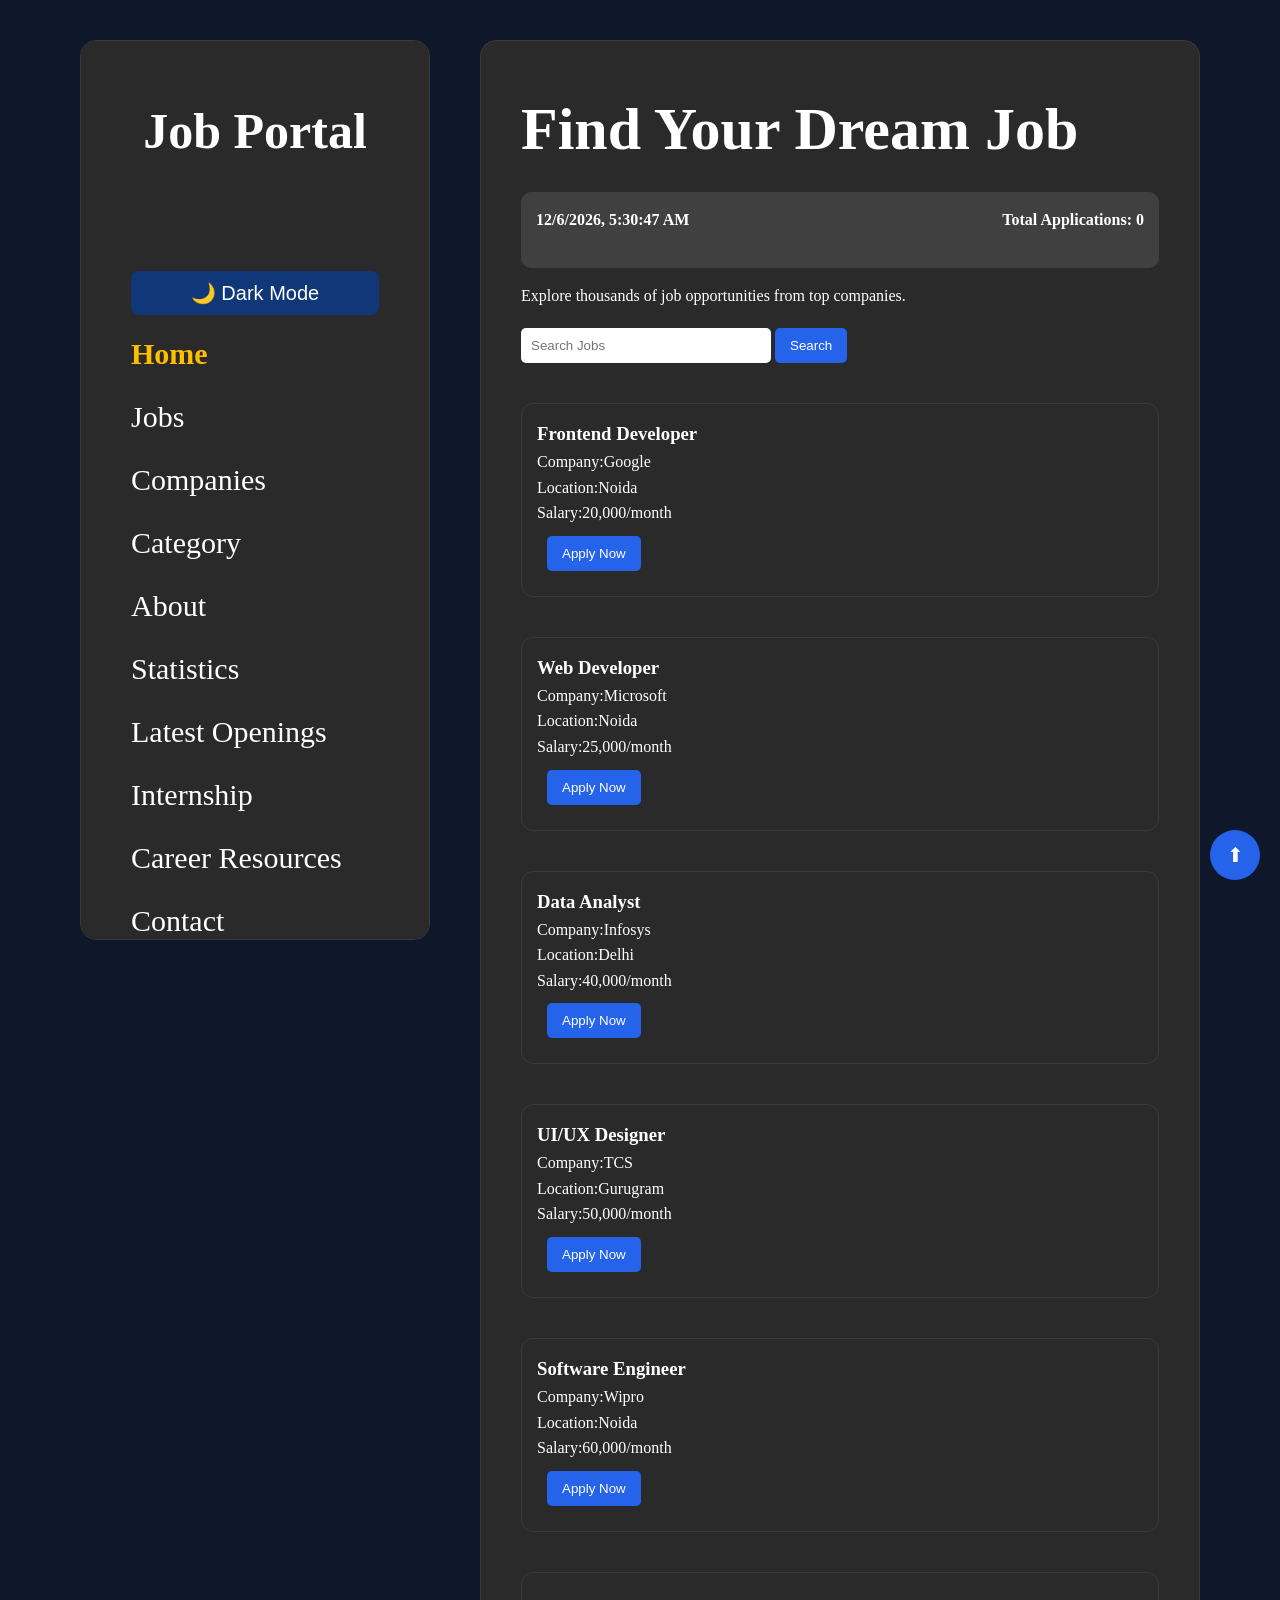
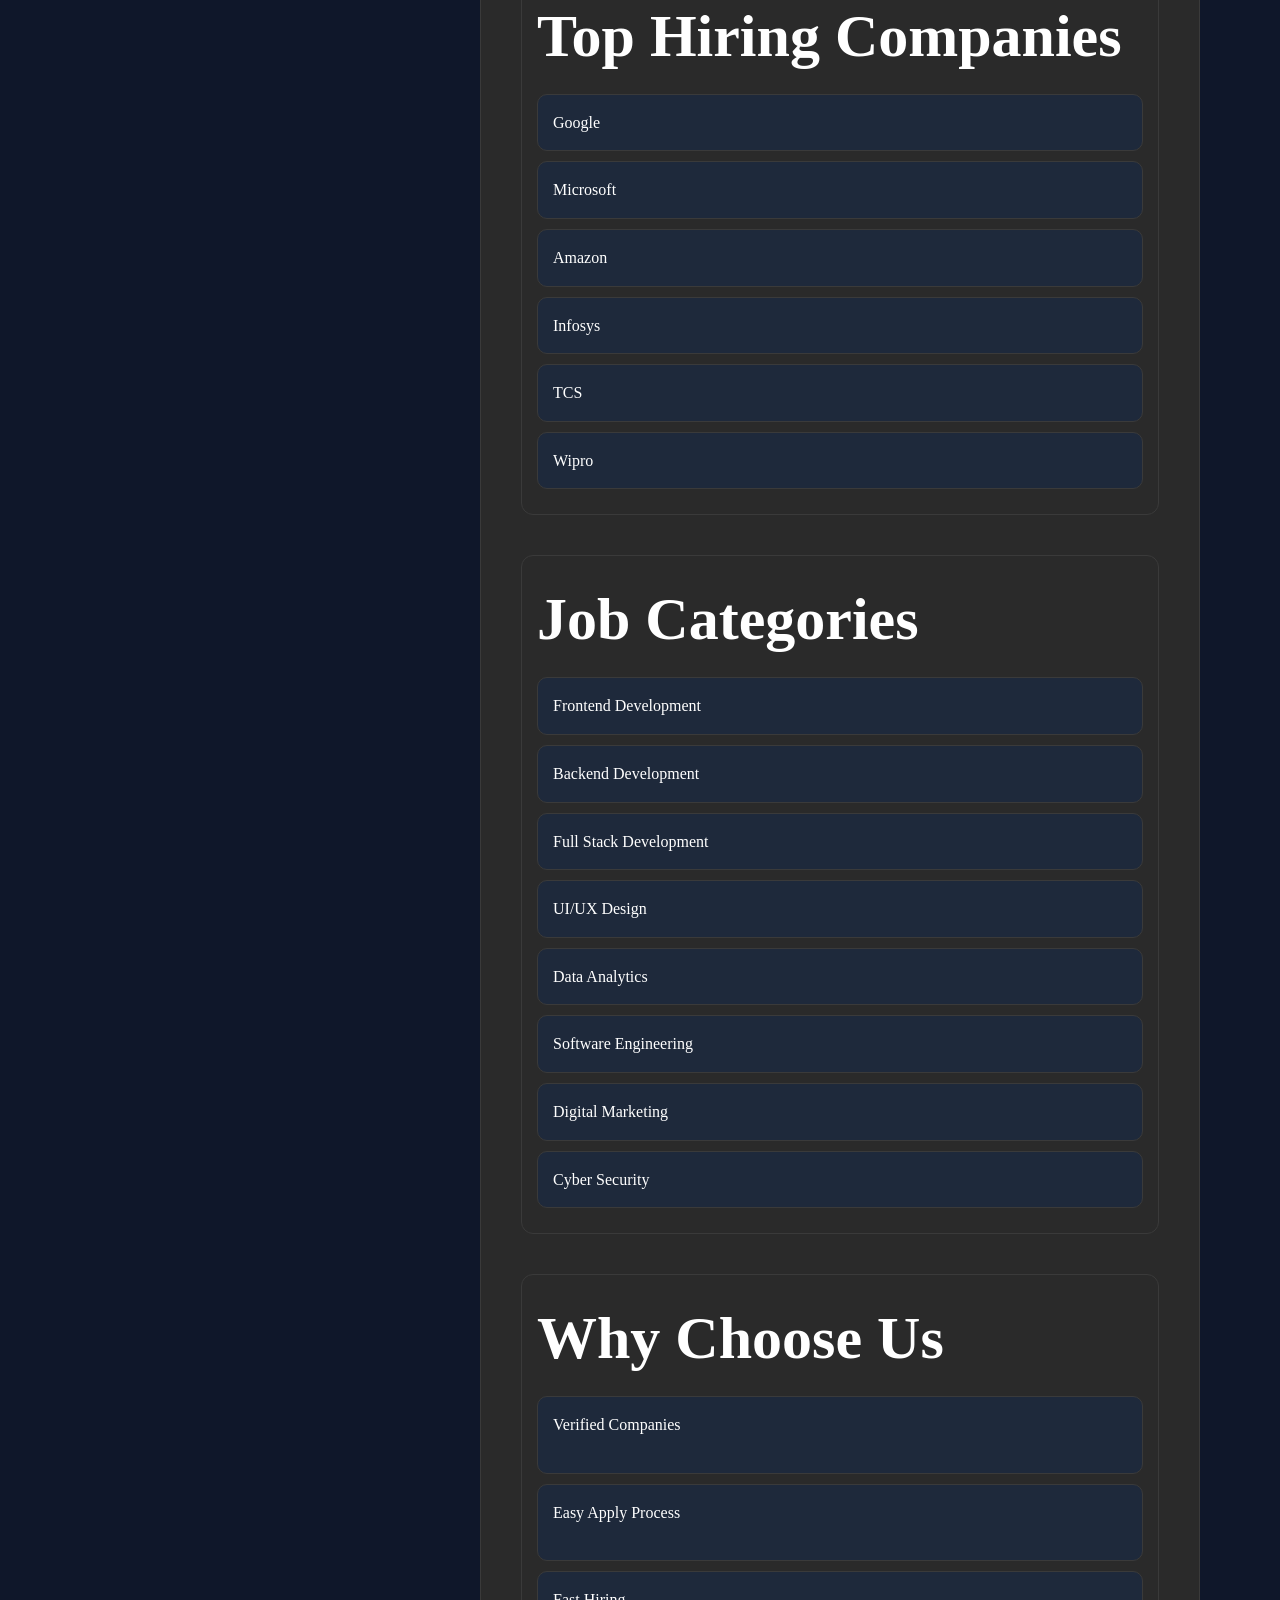
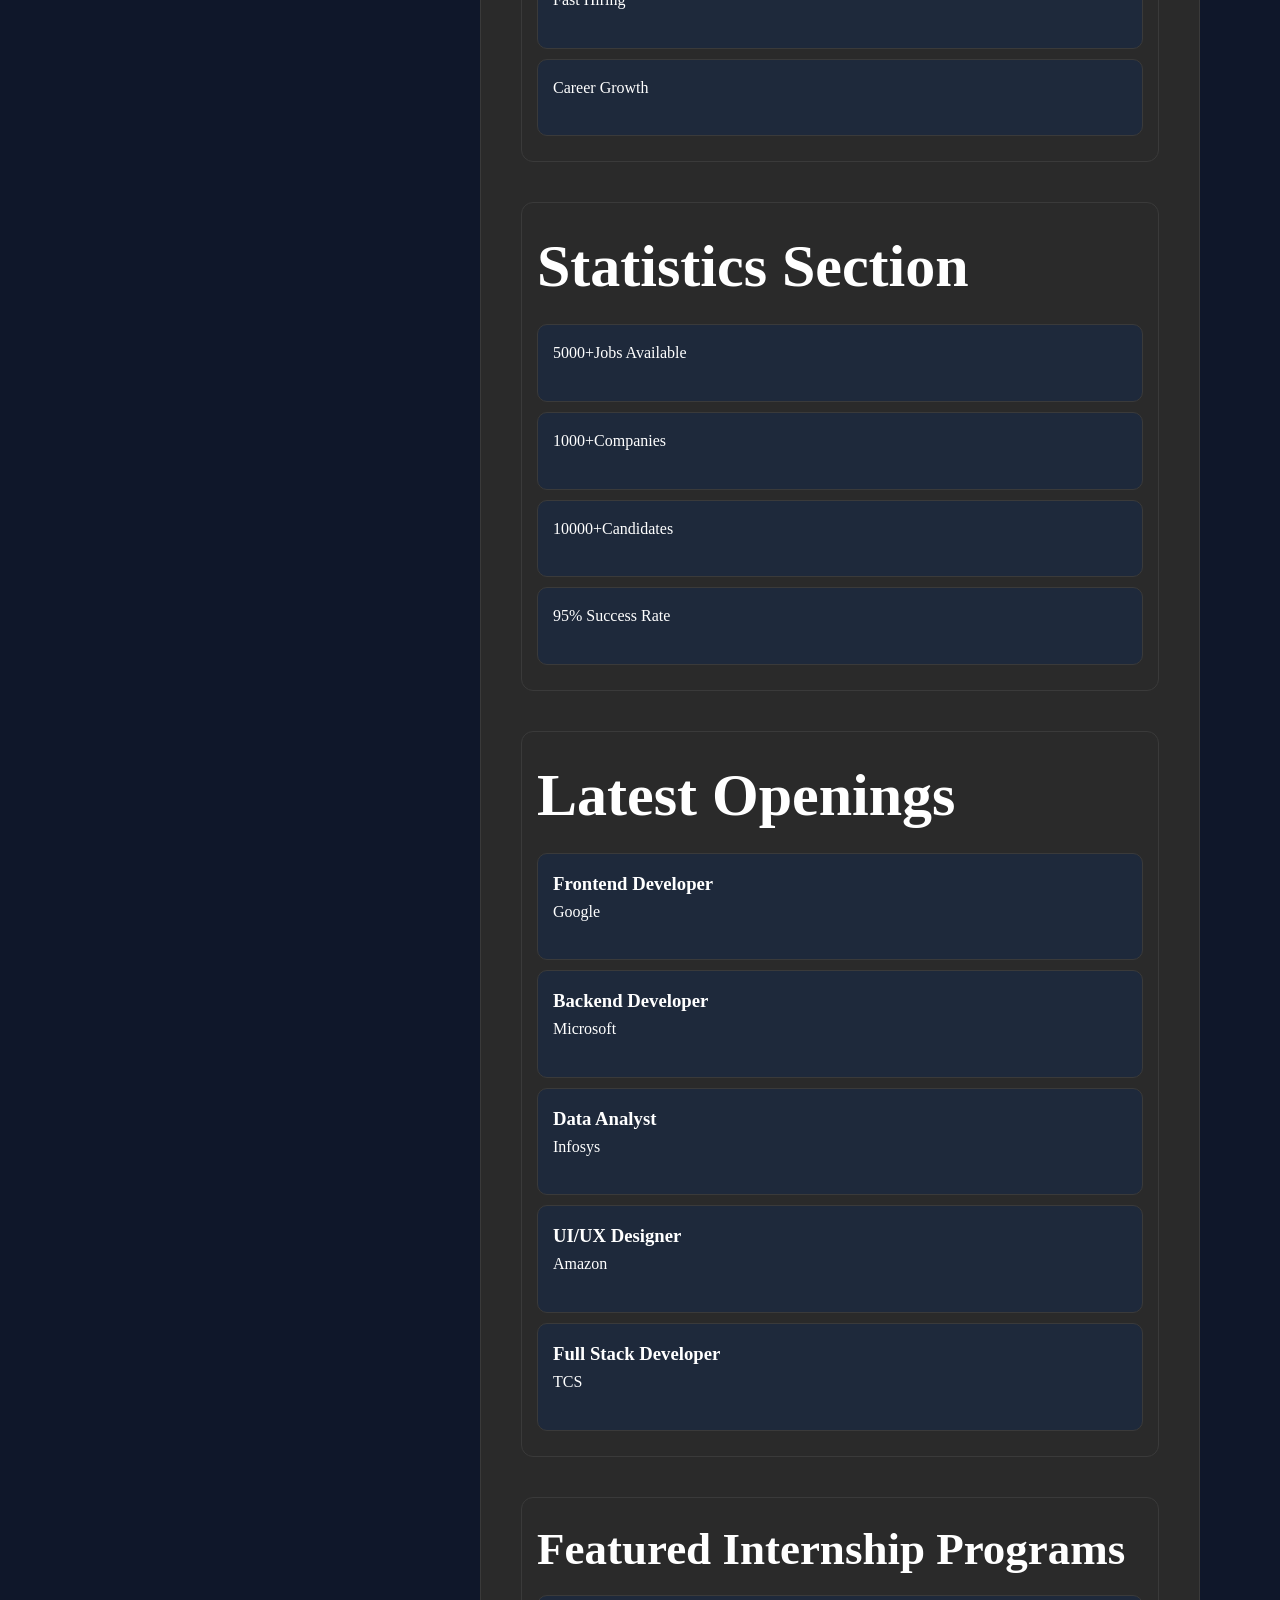
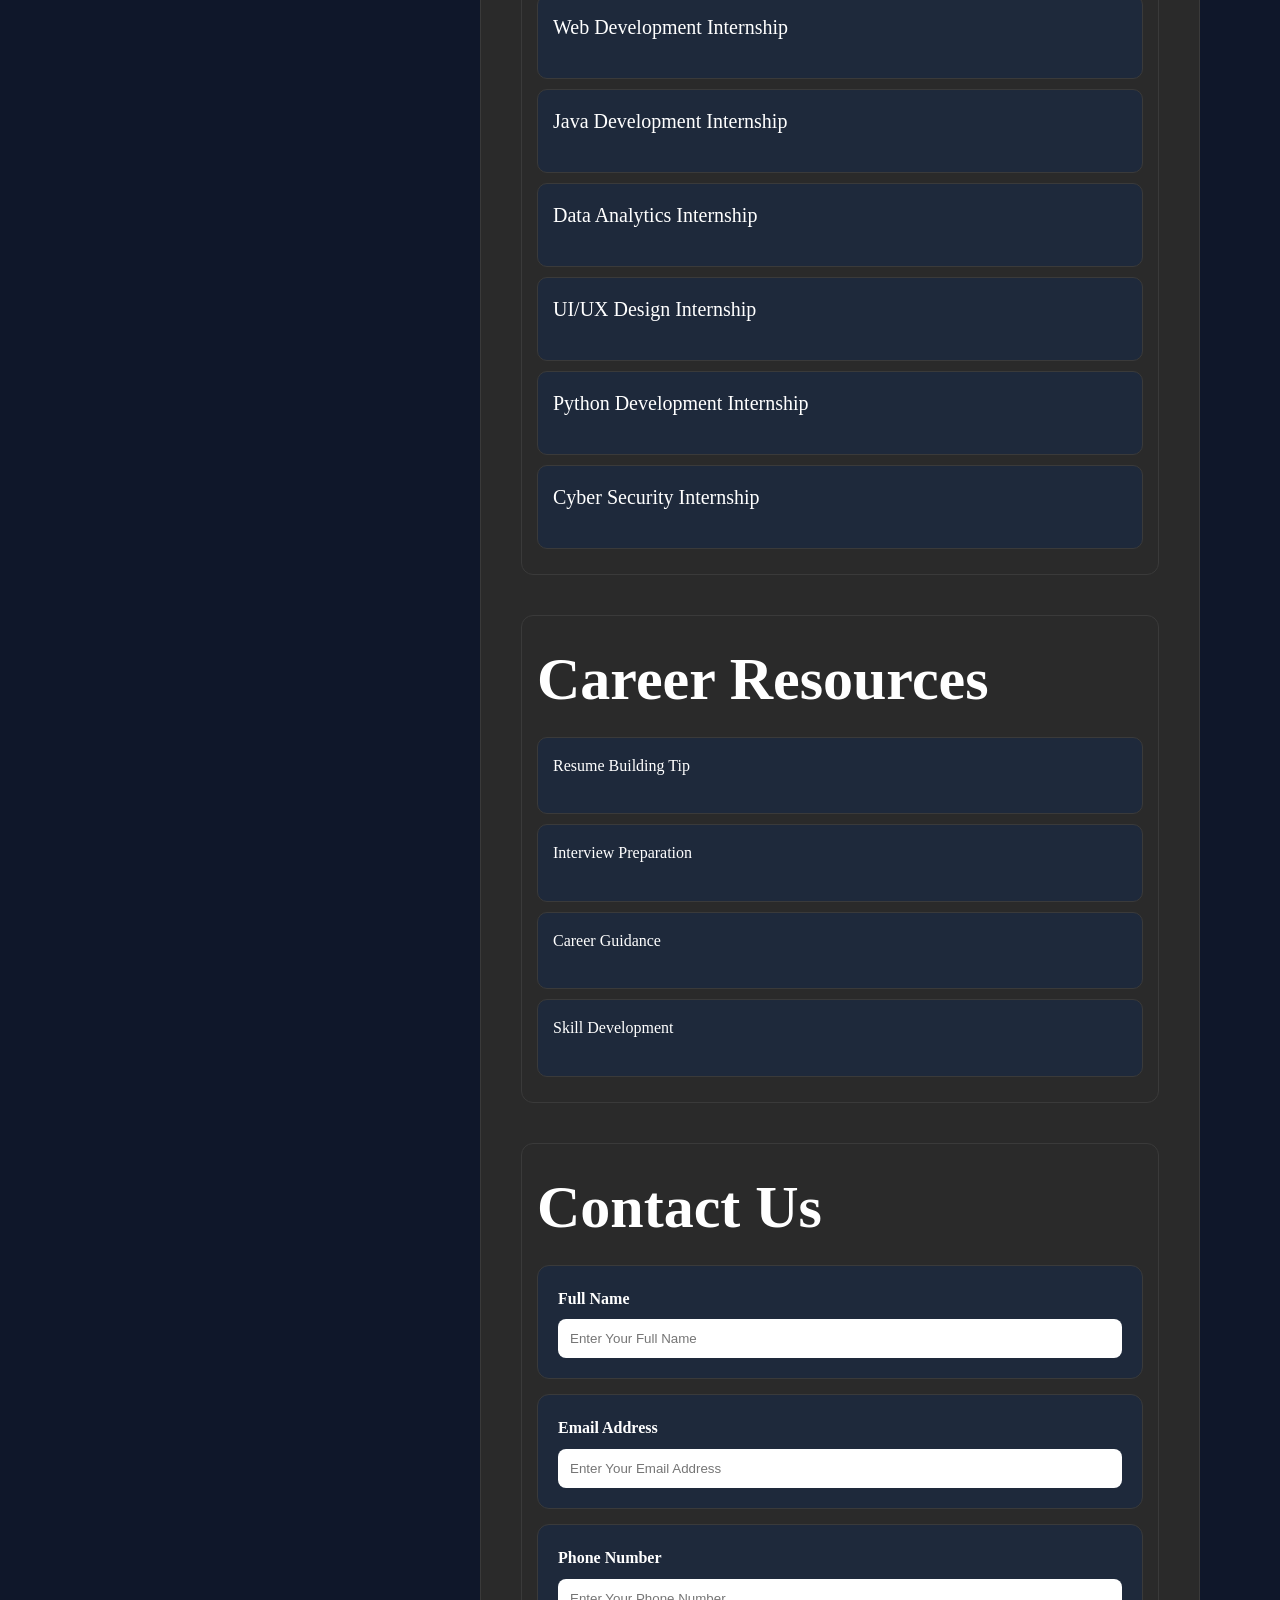
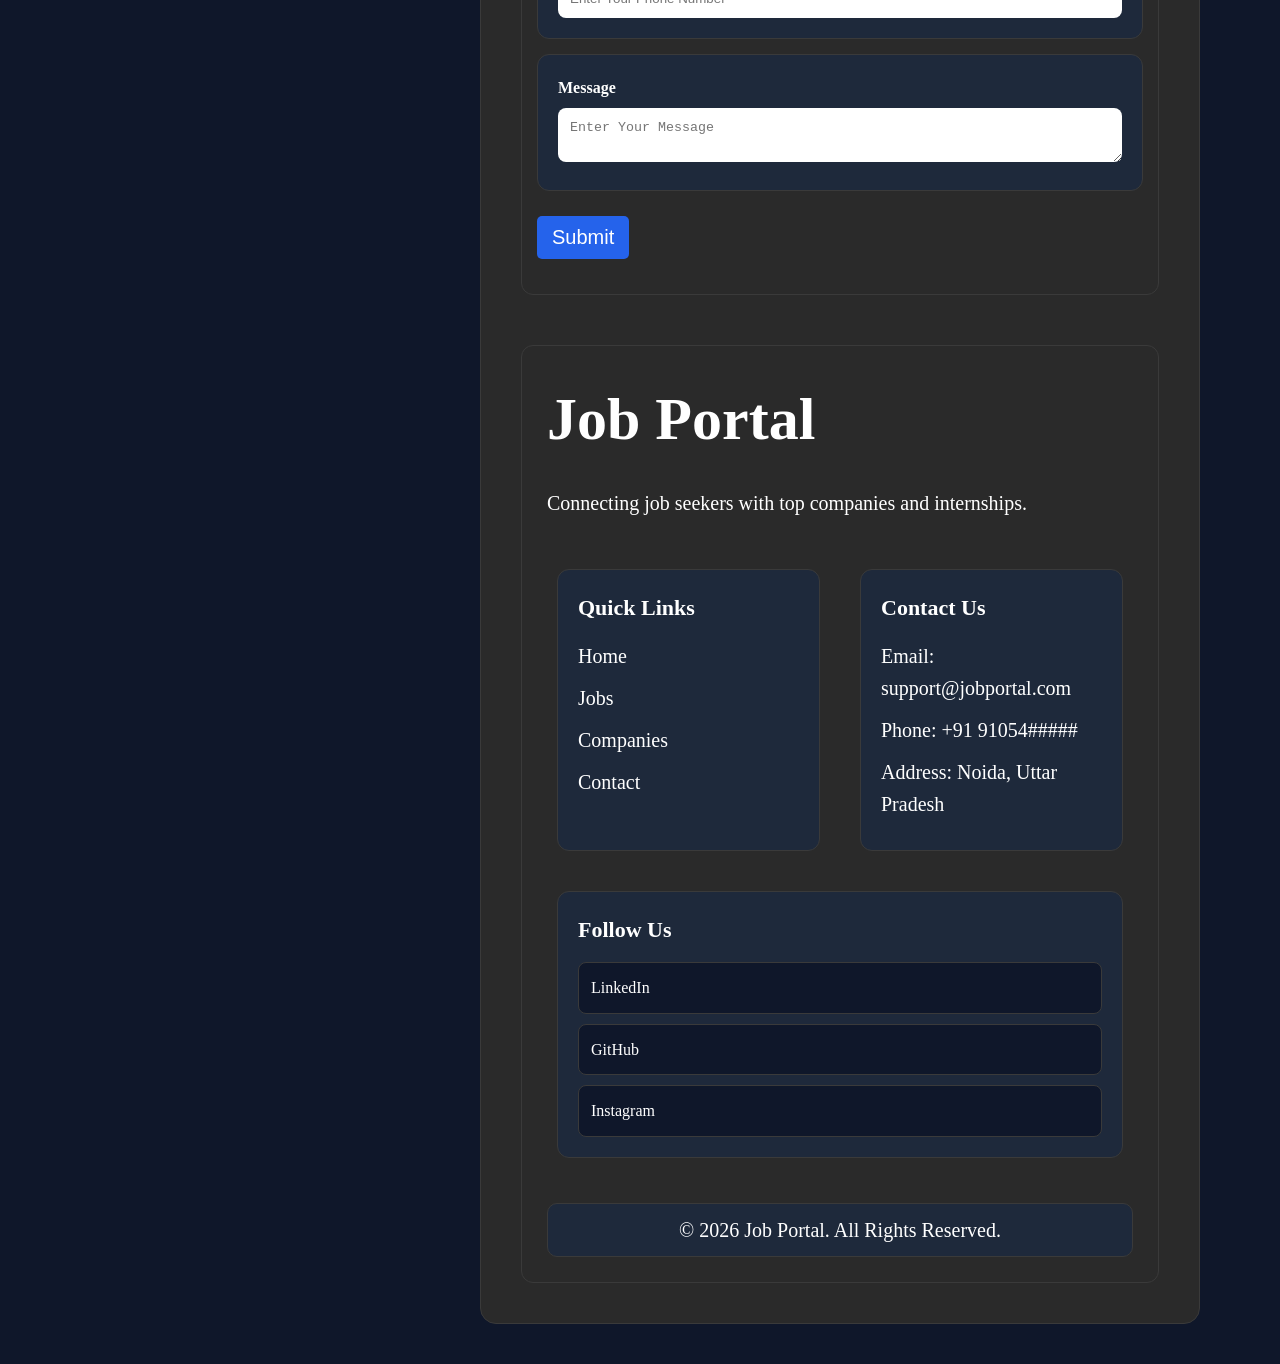
==== index.html @ 8e66899e "Add files via upload" ====
<!DOCTYPE html>
<html lang="en">
<head>
    <meta charset="UTF-8">
    <meta name="viewport" content="width=device-width, initial-scale=1.0">
    <title>Job Portal Website</title>
    <link rel="stylesheet" href="job.css">
</head>
<body>
    <div class="container">
        <div class="sidebar">
            <h2>Job Portal</h2>
            <button id="themeBtn">🌙 Dark Mode</button>
            <ul> 
            <li><a href="#home" class="active">Home</a></li>
            <li><a href="#jobs">Jobs</a></li>
            <li><a href="#companies">Companies</a></li>
            <li><a href="#category">Category</a></li>
            <li><a href="#about">About</a></li>
            <li><a href="#statistics">Statistics</a></li>
            <li><a href="#latest-opening">Latest Openings</a></li>
            <li><a href="#internship">Internship</a></li>
            <li><a href="#career resource">Career Resources</a></li>
            <li><a href="#contact">Contact</a></li>
            </ul>
            <button id="loginBtn">Login</button>
         </div>

         <div class="main" >
            <section id="home">
                
            <h1>Find Your Dream Job</h1>
            <div class="info-bar">
                <p id="dateTime"></p>
                <p>Total Applications: <span id="applyCount">0</span></p>
            </div>
            
            <p>
                Explore thousands of job opportunities from top companies.
            </p>
            <input type="text" id="search" placeholder="Search Jobs">
            <button>Search</button>
            </section>
          
          <section id="jobs">
          <div class="job-card">
            <h3>Frontend Developer</h3>
            <p>Company:Google</p>
            <p>Location:Noida</p>
            <p> Salary:20,000/month</p>
            <button class="apply-btn">Apply Now</button>
            </div>

            <div class="job-card">
            <h3>Web Developer</h3>
            <p>Company:Microsoft</p>
            <p>Location:Noida</p>
            <p> Salary:25,000/month</p>
            <button class="apply-btn">Apply Now</button>
            </div>

            <div class="job-card">
            <h3>Data Analyst</h3>
            <p>Company:Infosys</p>
            <p>Location:Delhi</p>
            <p> Salary:40,000/month</p>
            <button class="apply-btn">Apply Now</button>
            </div>

            <div class="job-card">
            <h3>UI/UX Designer</h3>
            <p>Company:TCS</p>
            <p>Location:Gurugram</p>
            <p> Salary:50,000/month</p>
            <button class="apply-btn">Apply Now</button>
            </div>

            <div class="job-card">
            <h3>Software Engineer</h3>
            <p>Company:Wipro</p>
            <p>Location:Noida</p>
            <p> Salary:60,000/month</p>
            <button class="apply-btn">Apply Now</button>
            </div>

            </section>


            <div class="hiring">
                <section id="companies">
                <h1>Top Hiring Companies</h1>
                <ul>
                    <li>Google</li>
                    <li>Microsoft</li>
                    <li>Amazon</li>
                    <li>Infosys</li>
                    <li>TCS</li>
                    <li>Wipro</li>
                </ul>
                 </section>
             </div>

        

             <div class="category">
                <section id="category">
                <h1>Job Categories</h1>
                <div class="category-card">Frontend Development</div>
                <div class="category-card">Backend Development</div>
                <div class="category-card">Full Stack Development</div>
                <div class="category-card">UI/UX Design </div>
                <div class="category-card">Data Analytics</div>
                <div class="category-card">Software Engineering</div>
                <div class="category-card">Digital Marketing</div>
                <div class="category-card">Cyber Security</div>
                 </section>
               </div>

               

               <div class="choose" id="about">

                <h1>Why Choose Us</h1>
                <div class="choose-card">
                    <p>Verified Companies</p>
                </div>
                 <div class="choose-card">
                    <p>Easy Apply Process</p>
                </div>
                 <div class="choose-card">
                    <p>Fast Hiring</p>
                </div>
                 <div class="choose-card">
                    <p>Career Growth</p>
                </div>

               </div>

               <div class="stats" id="statistics">
                <h1>Statistics Section</h1>
                <div class="stat-card">
                    <p>5000+Jobs Available</p>
                </div>
                <div class="stat-card">
                    <p>1000+Companies</p>
                </div>
                <div class="stat-card">
                    <p>10000+Candidates</p>
                </div>
                <div class="stat-card">
                   <p>95% Success Rate</p>
                </div>

               </div>

                 <div class="latest" id="latest-opening">
                    <h1>Latest Openings</h1>
                <div class="latest-card">
                      <h3>Frontend Developer</h3>
                   <p>Google</p>
                </div>

                <div class="latest-card">
                      <h3>Backend Developer</h3>
                   <p>Microsoft</p>
                </div>

                <div class="latest-card">
                      <h3>Data Analyst</h3>
                   <p>Infosys</p>
                </div>

                <div class="latest-card">
                      <h3>UI/UX Designer</h3>
                   <p>Amazon</p>
                </div>

                <div class="latest-card">
                      <h3>Full Stack Developer</h3>
                   <p>TCS</p>
                </div>
                
               </div>

               <div class="internship" id="internship">
                <h1>Featured Internship Programs</h1>
                <div class="internship-card">
                    <p>Web Development Internship</p>
                </div>

                <div class="internship-card">
                    <p>Java Development Internship</p>
                </div>

                <div class="internship-card">
                    <p>Data Analytics Internship</p>
                </div>

                <div class="internship-card">
                    <p>UI/UX Design Internship</p>
                </div>

                <div class="internship-card">
                    <p>Python Development Internship</p>
                </div>

                <div class="internship-card">
                    <p>Cyber Security Internship</p>
                </div>

            </div>

            <div class="resources" id="career-resource">
                <h1>Career Resources</h1>

                <div class="resource-card">
                    <p>Resume Building Tip</p>
                </div>

                <div class="resource-card">
                    <p>Interview Preparation</p>
                </div>

                <div class="resource-card">
                    <p>Career Guidance</p>
                </div>

                <div class="resource-card">
                    <p>Skill Development</p>
                </div>


            </div>


            <div class="cont" id="contact">
                <h1>Contact Us</h1>
                <div class="contact-card">
                <label for="Name"> Full Name</label>
                <input type=" text" id="name" placeholder="Enter Your Full Name">
                </div>

                <div class="contact-card">
                <label for="Email">Email Address</label>
                <input type=" email" id="email" placeholder="Enter Your Email Address">
                </div>

                <div class="contact-card">
                <label for="phone">Phone Number</label>
                <input type="tel" id="phone" placeholder="Enter Your Phone Number">
                </div>

                <div class="contact-card">
                <label for="Message">Message</label>
                <textarea id="message" placeholder="Enter Your Message"></textarea>
                </div>

                <button type="submit" id="submitBtn">Submit</button>
                <p id="successMsg"></p>

                  </div>

                  <footer class="footer">
                      <h2>Job Portal</h2>
                <p> Connecting job seekers with top companies and internships. </p>

                 <div class="footer-links">
                   <h3>Quick Links</h3>
                   <p>Home</p>
                   <p>Jobs</p>
                   <p>Companies</p>
                 <p>Contact</p>
                 </div>

             <div class="footer-contact">
                 <h3>Contact Us</h3>
                 <p>Email: support@jobportal.com</p>
                 <p>Phone: +91 91054#####</p>
                  <p>Address: Noida, Uttar Pradesh</p>
                    </div>

               <div class="footer-social">
                     <h3>Follow Us</h3>
                      <a href="https://www.linkedin.com/in/siddhi-sehgal-a06883401" target="_blank">LinkedIn</a>
                       
                       <a href="https://github.com/" target="_blank">GitHub</a>

                       <a href="https://instagram.com/" target="_blank">Instagram</a>

              </div>


         <div class="copyright">
        <p>© 2026 Job Portal. All Rights Reserved.</p>
    </div>

</footer>
<button id="topBtn">⬆</button>

</div>

                </div>
    <script src="job.js"></script>
</body>
</html>
---- job.css ----
*{
    margin: 0px;
    padding: 0px;
    box-sizing: border-box;
}

body{
    background-color: #0f172a;
    color: white;
    font-family: Arial sans-serif;
    line-height: 1.6;
}

.container{
    display: grid;
    max-width: 1200px;
    grid-template-columns: 350px 1fr;
    gap: 50px;
    padding: 40px;
    margin: auto;
    
}

.sidebar{
    background-color: #2a2a2a;
    border: 1px solid #3a3a3a;
    border-radius: 16px;
    padding: 50px;
    position: sticky;
    top: 0;
    height: 100vh;
    overflow-y: auto;
    
}
    


.main{
    background-color: #2a2a2a;
    border: 1px solid #3a3a3a;
    border-radius: 16px;
    padding: 40px;
}


.sidebar h2{
    font-size: 50px;
    color: white;
    margin-bottom: 40px;
    text-align: center;

}

.sidebar ul {
    list-style: none;
}

.sidebar li{
    margin: 15px 0;
    cursor: pointer;
    font-size: 30px;
    font-weight: 500;
    text-decoration: none;
    color: #a0a0a0;
}

.sidebar li:hover{
    color: #ffbf00;
}

.sidebar a{
    text-decoration: none;
    color: white;

}
.sidebar a:hover{
    color: #ffbf00;
}
    
.sidebar .active{
    color: #ffbf00;
    font-weight: bold;
}

.sidebar button{
    font-size: 20px;
    font-weight: 500;
    width: 100%;
    margin-top: 60px;
    border: none;
    border-radius: 8px;
    text-align: center;
    background-color: #103878;
    color: white;
    padding: 10px;
}

 .sidebar button:hover{
    background-color: #103878;
    color:rgb(229, 222, 10);
}

.main h1{
    font-size: 60px;
    font-weight: 600;
    margin-bottom: 10px;
}
.main p{
    margin:0 0 20px 0;
}
.main input{
    padding: 10px;
    width: 250px;
    border: none;
    border-radius: 5px;
}
.main button{
     padding: 10px 15px;
     border: none;
     border-radius: 5px;
     background-color: #2563eb;
     color: white;

}


.job-card{
    margin-top: 40px;
    padding: 15px;
    border: 1px solid #3a3a3a;
    border-radius: 12px;
}
.job-card:hover{
    transform: translateY(-5px);
    transition: 0.3s;
    border-color: #2563eb;
}

.job-card p {
    margin: 0px;
}

.job-card button{
    margin: 10px;
}

.hiring{
    margin-top:40px ;
    padding: 15px;
    border: 1px solid #3a3a3a;
    border-radius: 12px;
}
.hiring ul{
    list-style: none;
    padding: 0;
}
.hiring li{
    background-color: #1e293b;
    padding: 15px;
    margin-bottom: 10px;
    border-radius: 10px;
    border: 1px solid #3a3a3a;
    background: #1e293b;
    transition: 0.3s;

}
.hiring li:hover{
    background-color: #2563eb;
    cursor: pointer;

}
 .hiring:hover{
     transform: translateY(-5px);
    transform: 0.3s;
    border-color: #103878;
}
.category{
    margin-top: 40px;
    padding: 15px;
    border: 1px solid #3a3a3a;
    border-radius: 12px;
    
}
.category:hover{
     transform: scale(1.02);
    transform: 0.3s;
    border-color: #103878;

}
.category-card{
     background-color: #1e293b;
    padding: 15px;
    margin-bottom: 10px;
    border-radius: 10px;
    border: 1px solid #3a3a3a;
    background: #1e293b;
    transition: 0.3s;

}
.category-card:hover{
    background-color: #2563eb;
    cursor: pointer;


}
.choose{
    margin-top: 40px;
    padding: 15px;
    border: 1px solid #3a3a3a;
    border-radius: 12px;
}
.choose:hover{
    transform: scale(1.02);
    transform: 0.3s;
    border-color: #103878;
}
.choose-card{
     background-color: #1e293b;
    padding: 15px;
    margin-bottom: 10px;
    border-radius: 10px;
    border: 1px solid #3a3a3a;
    background: #1e293b;
    transition: 0.3s;

}
.choose-card:hover{
    background-color: #2563eb;
    cursor: pointer;

}
.stats{
     margin-top: 40px;
    padding: 15px;
    border: 1px solid #3a3a3a;
    border-radius: 12px;

}
.stats:hover{
     transform: scale(1.02);
    transform: 0.3s;
    border-color: #103878;

}
.stat-card{
     background-color: #1e293b;
    padding: 15px;
    margin-bottom: 10px;
    border-radius: 10px;
    border: 1px solid #3a3a3a;
    background: #1e293b;
    transition: 0.3s;

}
.stat-card:hover{
     background-color: #2563eb;
    cursor: pointer;

}
.latest{
     margin-top: 40px;
    padding: 15px;
    border: 1px solid #3a3a3a;
    border-radius: 12px;

}
.latest:hover{
     transform: scale(1.02);
    border-color: #103878;

}
.latest-card{
     background-color: #1e293b;
    padding: 15px;
    margin-bottom: 10px;
    border-radius: 10px;
    border: 1px solid #3a3a3a;
    background: #1e293b;
    transition: 0.3s;
}
.latest-card:hover{
     background-color: #2563eb;
    cursor: pointer;

}
.internship{
     margin-top: 40px;
    padding: 15px;
    border: 1px solid #3a3a3a;
    border-radius: 12px;
    font-size: 20px;
}
.internship:hover{
     transform: scale(1.02);
    transform: scale(1.02);
    border-color: #103878;

}
.internship h1{
    font-size: 45px;
}
.internship-card{
     background-color: #1e293b;
    padding: 15px;
    margin-bottom: 10px;
    border-radius: 10px;
    border: 1px solid #3a3a3a;
    background: #1e293b;
    transition: 0.3s;

}
.internship-card:hover{
     background-color: #2563eb;
    cursor: pointer;
     
}
.resources{
     margin-top: 40px;
    padding: 15px;
    border: 1px solid #3a3a3a;
    border-radius: 12px;

}
.resources:hover{
     transform: scale(1.02);
    border-color: #103878;


}
.resource-card{
     background-color: #1e293b;
    padding: 15px;
    margin-bottom: 10px;
    border-radius: 10px;
    border: 1px solid #3a3a3a;
    background: #1e293b;
    transition: 0.3s;

}
.resource-card:hover{
    background-color: #2563eb;
    cursor: pointer;

}
.cont{
     margin-top: 40px;
    padding: 15px;
    border: 1px solid #3a3a3a;
    border-radius: 12px;
}
.cont:hover{
     transform: scale(1.02);
    border-color: #103878;

}
.contact-card{
     background-color: #1e293b;
    padding: 20px;
    margin-bottom: 15px;
    border-radius: 12px;
    border: 1px solid #3a3a3a;
    background: #1e293b;
    transition: 0.3s;

}
.contact-card label{
    display: block;
    margin-bottom: 8px;
    font-weight: bold;
}
.contact-card input{
    width: 100%;
    padding: 12px;
    border: none;
    border-radius: 8px;
}
.contact-card textarea{
    width: 100%;
    padding: 12px;
    border: none;
    border-radius: 8px;

}
.contact-card:hover{
     background-color: #2563eb;
    cursor: pointer;


}
.cont button{
    margin-top: 10px;
    cursor: pointer;
    font-size: 20px;
    font-weight: 30px;
}
.footer{
    margin-top: 50px;
    padding: 25px;
    border: 1px solid #3a3a3a;
    border-radius: 12px;
    display: flex;
    flex-wrap: wrap;
    gap: 20px;
    background: transparent;
}
.footer:hover{
     transform: scale(1.02);
    border-color: #103878;
}
.footer h2{
    font-size: 60px;
    font-weight: 30px;
}
.footer p{
    font-weight: 30px;
    font-size: 20px;
}

.footer-links{
     flex: 1;
    min-width: 250px;
    background-color: #1e293b;
    padding: 20px;
    border-radius: 12px;
    border: 1px solid #3a3a3a;
    transition: 0.3s;
    gap: 10px;
    margin: 10px;
    min-height: 220px;
    

}
.footer-contact{
     flex: 1;
    min-width: 250px;
    background-color: #1e293b;
    padding: 20px;
    border-radius: 12px;
    border: 1px solid #3a3a3a;
    transition: 0.3s;
    margin: 10px;
    min-height: 220px;
}

.footer-social{
    flex: 1;
    min-width: 250px;
    background-color: #1e293b;
    padding: 20px;
    border-radius: 12px;
    border: 1px solid #3a3a3a;
    transition: 0.3s;
    margin: 10px;
}

.footer-links:hover{
     background-color: #2563eb;
    transform: scale(1.02);
    border-color: #1098f8;
}
.footer-contact:hover{
     background-color: #2563eb;
    transform: scale(1.02);
    border-color: #1098f8;
}
.footer-social:hover{
    background-color: #2563eb;
    transform: scale(1.02);
    border-color: #1098f8;
}

.footer-links h3{
    color: white;
    margin-bottom: 15px;
    font-size: 22px;
}
.footer-contact h3{
    color: white;
    margin-bottom: 15px;
    font-size: 22px;
}
.footer-social h3{
    color: white;
    margin-bottom: 15px;
    font-size: 22px;
}

.footer-links p{
    color: white;
    margin: 10px 0;
}
.footer-contact p{
    color: white;
    margin: 10px 0;
}

.footer-social a{
    display: block;
    text-decoration: none;
    color: white;
    background-color: #0f172a;
    padding: 12px;
    margin-top: 10px;
    border-radius: 8px;
    border: 1px solid #3a3a3a;
    transition: 0.3s;
}

.footer-social a:hover{
    background-color: #38bdf8;
    color: black;
    transform: translateX(5px);
}

.copyright{
    width: 100%;
    text-align: center;
    margin-top: 15px;
    padding: 10px;
    background-color: #1e293b;
    border-radius: 10px;
    border: 1px solid #3a3a3a;
}

.copyright p{
    color: white;
    margin: 0;
}
.light-mode{
    background-color: #f8fafc;
    color: #111827;
}

.light-mode .sidebar{
    background-color: white;
    border: 1px solid #d1d5db;
}

.light-mode .main{
    background-color: white;
    border: 1px solid #d1d5db;
}

.light-mode h1,
.light-mode h2,
.light-mode h3,
.light-mode p,
.light-mode li,
.light-mode a{
    color: #111827;
}

.light-mode .job-card,
.light-mode .hiring,
.light-mode .category,
.light-mode .choose,
.light-mode .stats,
.light-mode .latest,
.light-mode .internship,
.light-mode .resources,
.light-mode .cont,
.light-mode .footer-links,
.light-mode .footer-contact,
.light-mode .footer-social,
.light-mode .copyright{
    background-color: #f1f5f9;
    color: #111827;
    border: 1px solid #cbd5e1;
}

#topBtn{
    position: fixed;
    bottom: 20px;
    right: 20px;
    width: 50px;
    height: 50px;
    border: none;
    border-radius: 50%;
    background-color: #2563eb;
    color: white;
    font-size: 20px;
    cursor: pointer;
    transition: 0.3s;
}

#topBtn:hover{
    background-color: #1d4ed8;
    transform: scale(1.1);
}

#successMsg{
    color: #00ff88;
    font-weight: bold;
    margin-top: 10px;
    text-align: center;
}

.info-bar{
    display: flex;
    justify-content: space-between;
    align-items: center;
    margin: 15px 0;
    padding: 15px;
    background: rgba(255,255,255,0.1);
    border-radius: 10px;
    color: white;
    font-weight: bold;
    font-size: 16px;
}
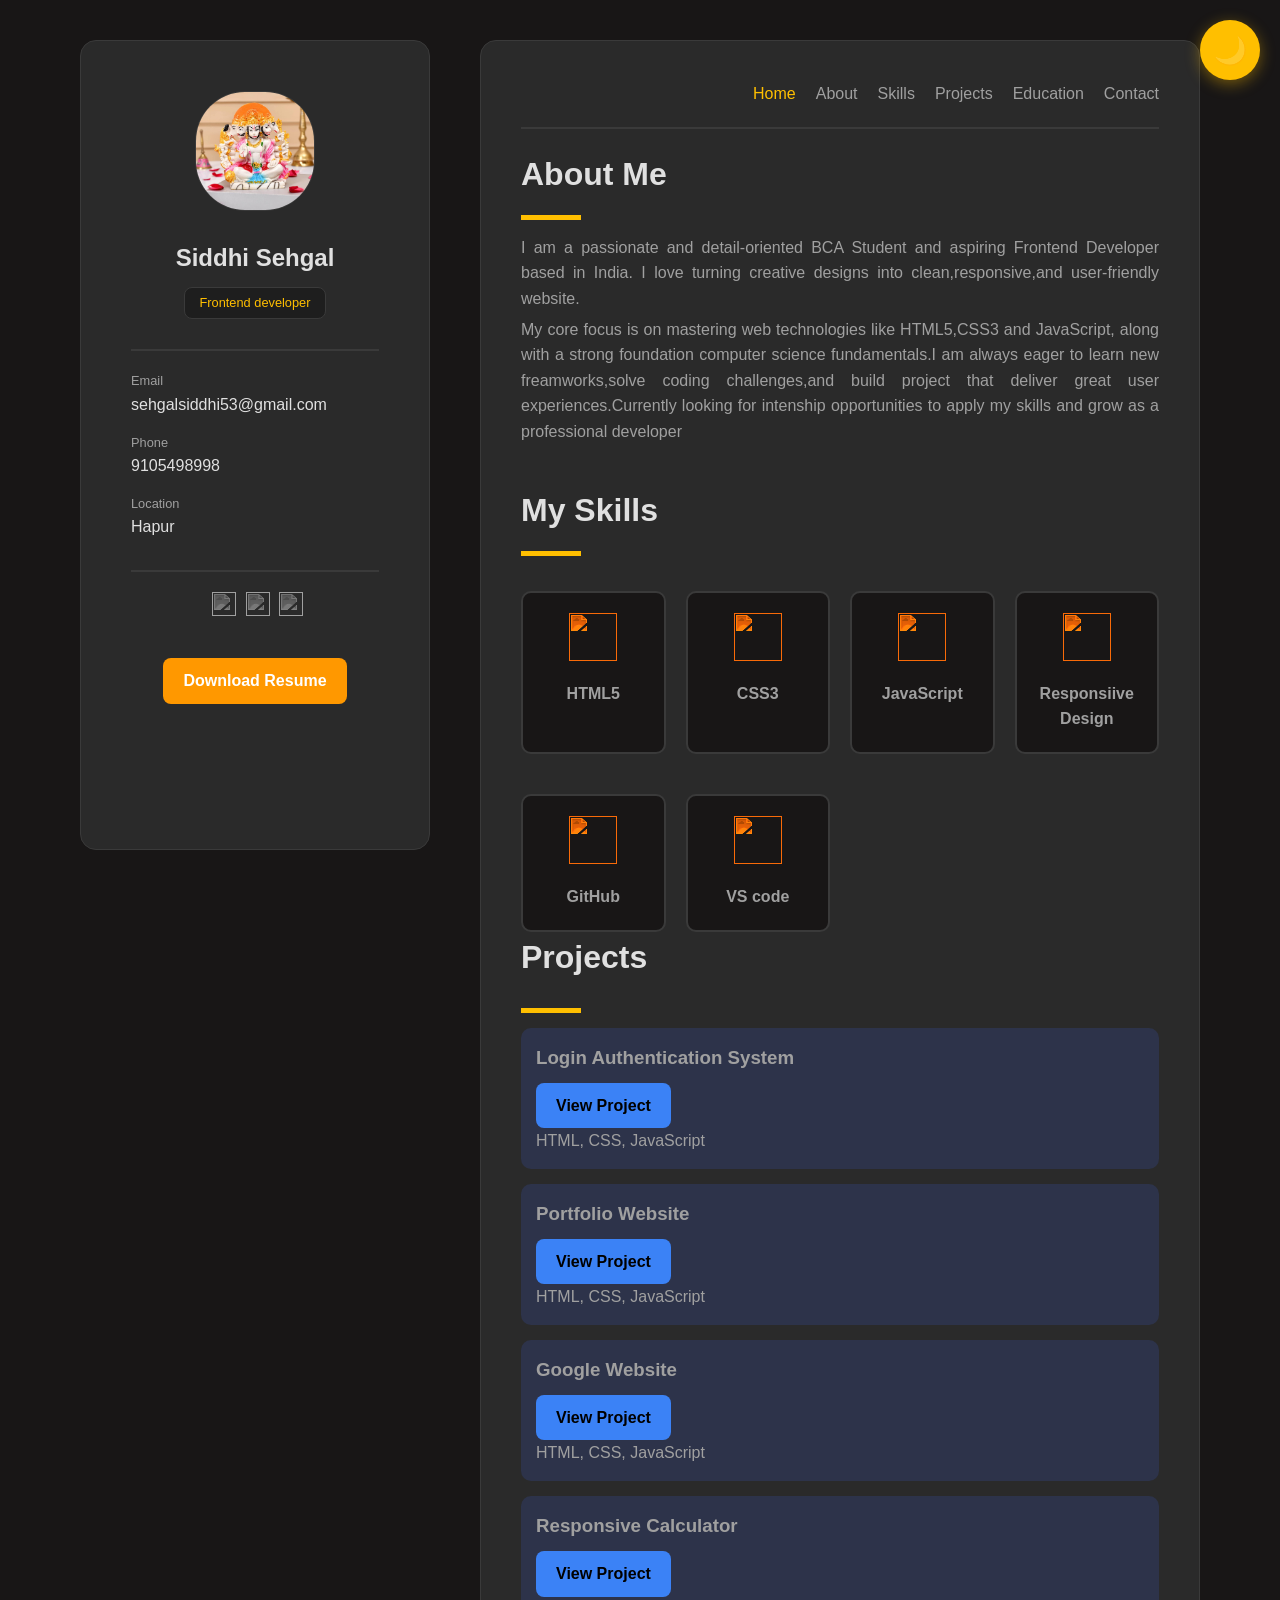
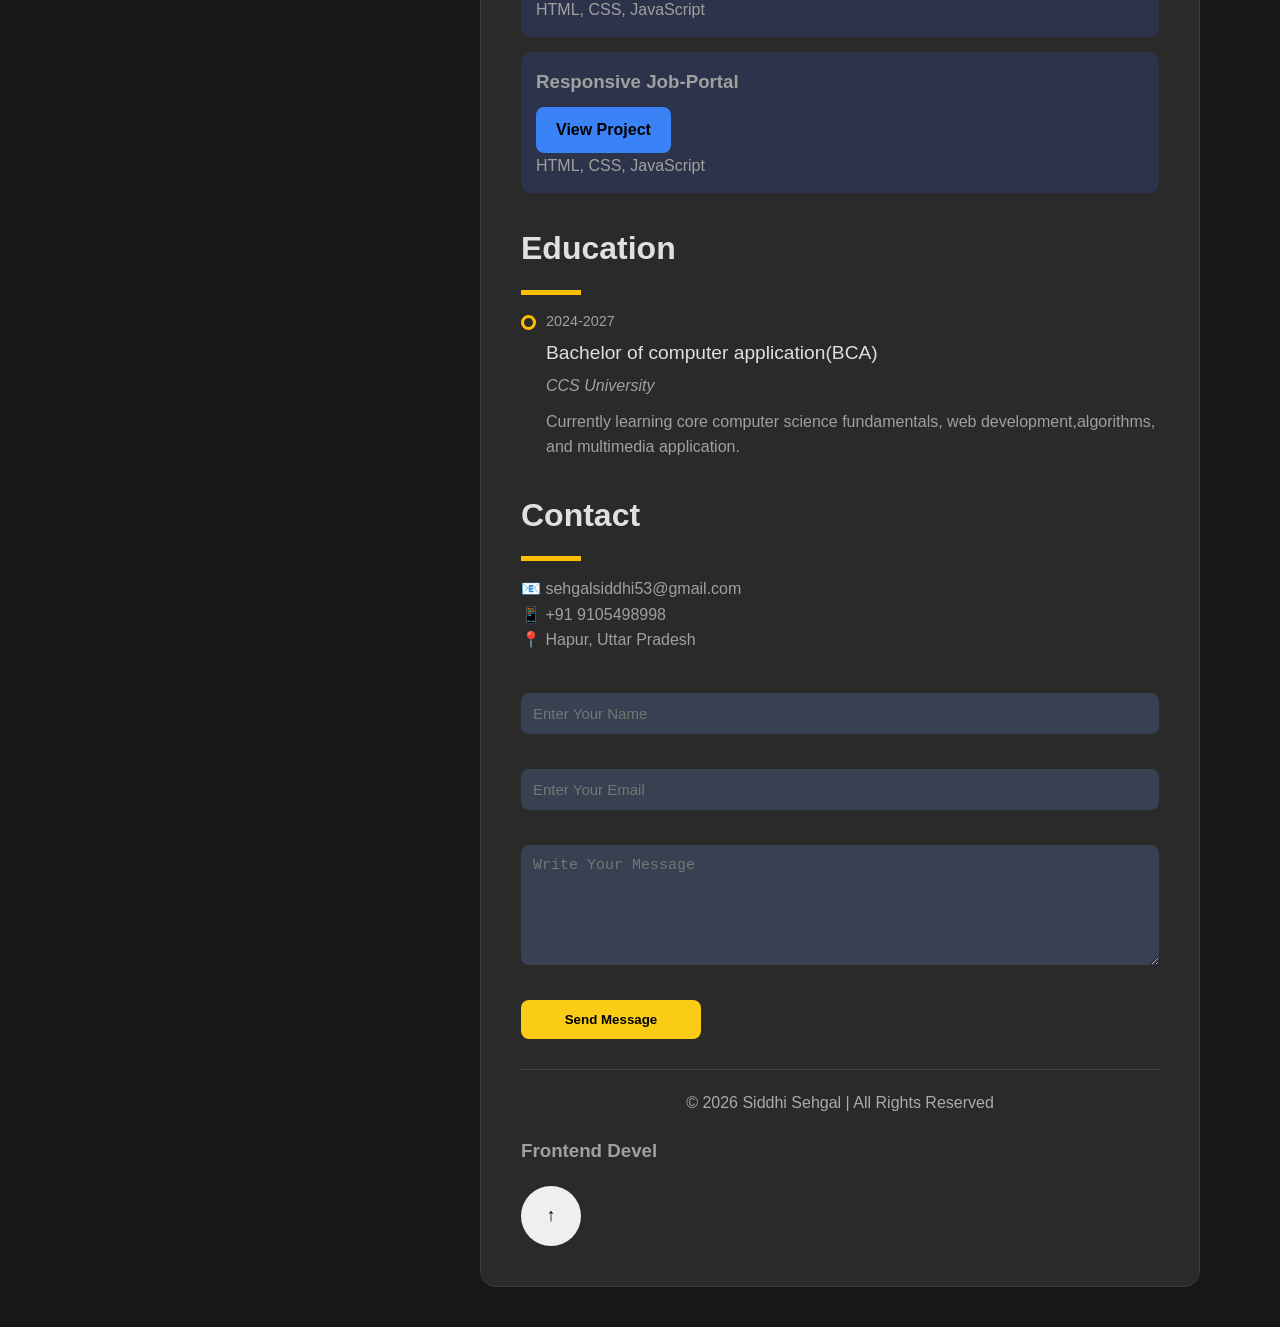
==== commit c1cac0d1: "Add files via upload" ====
--- a/index.html
+++ b/index.html
@@ -3,303 +3,223 @@
 <head>
     <meta charset="UTF-8">
     <meta name="viewport" content="width=device-width, initial-scale=1.0">
-    <title>Job Portal Website</title>
-    <link rel="stylesheet" href="job.css">
+    <title>portofolia</title>
+    <link rel="stylesheet" href="portofolia.css">
 </head>
 <body>
-    <div class="container">
-        <div class="sidebar">
-            <h2>Job Portal</h2>
-            <button id="themeBtn">🌙 Dark Mode</button>
-            <ul> 
-            <li><a href="#home" class="active">Home</a></li>
-            <li><a href="#jobs">Jobs</a></li>
-            <li><a href="#companies">Companies</a></li>
-            <li><a href="#category">Category</a></li>
-            <li><a href="#about">About</a></li>
-            <li><a href="#statistics">Statistics</a></li>
-            <li><a href="#latest-opening">Latest Openings</a></li>
-            <li><a href="#internship">Internship</a></li>
-            <li><a href="#career resource">Career Resources</a></li>
-            <li><a href="#contact">Contact</a></li>
-            </ul>
-            <button id="loginBtn">Login</button>
-         </div>
-
-         <div class="main" >
-            <section id="home">
+    
+    <div class="container"> 
+     <div class="sidebar">
+        <div class="profile">
+        
+            <img src="lord.jpg" alt="">
+            <h2>Siddhi Sehgal</h2>
+            <p>Frontend developer</p>
+        </div>
+
+        <div class="contact">
+            <div class="email">
+                <h3 class="label">Email</h3>
+                <a href=" mailto:sehgalsiddhi53@gmail.com" class="value"> sehgalsiddhi53@gmail.com</a>
+            </div>
+             <div class="phone">
+                <h3 class="label">Phone</h3>
+                <a href="tele:9105498998" class="value">9105498998</a>
+            </div>
+             <div class="location">
+                <h3 class="label">Location</h3>
+                <p class="value">Hapur</p>
+            </div>
+
+
+        </div>
+        
+        <div class="social"> 
+            <a href=""> <img src="https://simpleicons.org/icons/x.svg" alt=""></a>
+            <a href=""> <img src="https://simpleicons.org/icons/git.svg" alt=""></a>
+            <a href=""> <img src="https://www.svgrepo.com/show/157006/linkedin.svg" alt=""></a>
+        </div>
+        <div class="text">
+     <a href="resume.pdf" download class="resume-btn">
+    Download Resume
+</a>
+</div>
+        
+       </div>
+    
+       <div class="main">
+
+         <div id="navigation">
+            <nav>
+                <a href="#Home" class="active">Home</a>
+                <a href="#about">About</a>
+                <a href="#skills">Skills</a>
+                <a href="#projects">Projects</a>
+                <a href="#education">Education</a>
+                <a href="#contact">Contact</a>
+            </nav>
+
+         </div>
+         <div id="about">
+            <h2 class="heading">About Me</h2>
+            <div class="line"></div>
+            <p class="contant">I am a passionate and detail-oriented BCA Student and aspiring Frontend Developer based in India. I love turning creative designs into clean,responsive,and user-friendly website.</p>
+            <p class="contant">My core focus is on mastering web technologies like HTML5,CSS3 and JavaScript, along with a strong foundation computer science fundamentals.I am always eager to learn new freamworks,solve coding challenges,and build project that deliver great user experiences.Currently looking for intenship opportunities to apply my skills and grow as a professional developer</p>
+         </div>
+         <div id="skills">
+            <h2 class="heading">My Skills</h2>
+            <div class="line"></div>
+            <div class="grid ">
+                <div class="item">
+                    <img src="https://simpleicons.org/icons/html5.svg" alt="">
+                    <h3>HTML5</h3>
+                </div>
+                <div class="item">
+                    <img src="https://simpleicons.org/icons/css.svg" alt="">
+                    <h3>CSS3</h3>
+                </div>
+                <div class="item">
+                    <img src="https://simpleicons.org/icons/javascript.svg" alt="">
+                    <h3>JavaScript</h3>
+                </div>
+
+                 <div class="item">
+                    <img src="https://img.icons8.com/?size=48&id=EU4l3hAxsMPs&format=png" alt="">
+                    <h3>Responsiive Design</h3>
+                </div>
+
+                <div class="item">
+                    <img src="https://simpleicons.org/icons/github.svg" alt="">
+                    <h3>GitHub</h3>
+                </div>
+
+                <div class="item">
+                    <img src="https://img.icons8.com/?size=48&id=9OGIyU8hrxW5&format=png" alt="">
+                    <h3>VS code</h3>
+                </div>
+
+
+            </div>
+         </div>
+
+         
+
+<div id="projects">
+    <h2 class="pro">Projects</h2>
+    <div class="line"></div>
+
+    <div class="project-card">
+    <h3>Login Authentication System</h3>
+    <a href="Login.html" class="project-btn">
+    View Project
+</a>
+    <p>HTML, CSS, JavaScript</p>
+</div>
+
+<div class="project-card">
+    <h3>Portfolio Website</h3>
+    <a href="index.html" class="project-btn">
+    View Project
+    </a>
+    <p>HTML, CSS, JavaScript</p>
+    
+    
+</div>
+<div class="project-card">
+    <h3> Google Website</h3>
+    <a href="Google form.html" class="project-btn">
+    View Project
+    </a>
+    <p>HTML, CSS, JavaScript</p>
+    
+    
+</div>
+
+<div class="project-card">
+    <h3> Responsive Calculator</h3>
+    <a href="calculator/index.html" class="project-btn">
+    View Project
+    </a>
+    <p>HTML, CSS, JavaScript</p>
+    
+    
+</div>
+
+<div class="project-card">
+    <h3> Responsive Job-Portal</h3>
+    <a href="job-portal/index.html" class="project-btn">
+    View Project
+    </a>
+    <p>HTML, CSS, JavaScript</p>
+    
+    
+</div>
+</div>
+
+
+         
+         <div id="education">
+            <h2 class="heading">Education</h2>
+            <div class="line"></div>
+            <div class="edtech">
+                <div class="first">
+                    <div class="year">2024-2027</div>
+                    <h3 class="degree">Bachelor of computer application(BCA)</h3>
+                    <p class="college">CCS University</p>
+                    <p class="work">Currently learning core computer science fundamentals, web development,algorithms, and multimedia application.</p>
+        <div class="goal"></div>
+        
+                </div>
+
+                        
+        
+         </div>
+         
+
+
+         <div id="portfolio">
+            <h2 class="heading">Contact </h2>
+            <div class="line"></div>
+            <div class="contact-info">
+
                 
-            <h1>Find Your Dream Job</h1>
-            <div class="info-bar">
-                <p id="dateTime"></p>
-                <p>Total Applications: <span id="applyCount">0</span></p>
-            </div>
+                    
+                <p>📧 sehgalsiddhi53@gmail.com</p>
+    <p>📱 +91 9105498998</p>
+    <p>📍 Hapur, Uttar Pradesh</p>
+
+    <form >
+
+        <input type="text" placeholder="Enter Your Name">
+
+<input type="email" placeholder="Enter Your Email">
+
+<textarea placeholder="Write Your Message"></textarea>
+
+
             
-            <p>
-                Explore thousands of job opportunities from top companies.
-            </p>
-            <input type="text" id="search" placeholder="Search Jobs">
-            <button>Search</button>
-            </section>
-          
-          <section id="jobs">
-          <div class="job-card">
-            <h3>Frontend Developer</h3>
-            <p>Company:Google</p>
-            <p>Location:Noida</p>
-            <p> Salary:20,000/month</p>
-            <button class="apply-btn">Apply Now</button>
-            </div>
-
-            <div class="job-card">
-            <h3>Web Developer</h3>
-            <p>Company:Microsoft</p>
-            <p>Location:Noida</p>
-            <p> Salary:25,000/month</p>
-            <button class="apply-btn">Apply Now</button>
-            </div>
-
-            <div class="job-card">
-            <h3>Data Analyst</h3>
-            <p>Company:Infosys</p>
-            <p>Location:Delhi</p>
-            <p> Salary:40,000/month</p>
-            <button class="apply-btn">Apply Now</button>
-            </div>
-
-            <div class="job-card">
-            <h3>UI/UX Designer</h3>
-            <p>Company:TCS</p>
-            <p>Location:Gurugram</p>
-            <p> Salary:50,000/month</p>
-            <button class="apply-btn">Apply Now</button>
-            </div>
-
-            <div class="job-card">
-            <h3>Software Engineer</h3>
-            <p>Company:Wipro</p>
-            <p>Location:Noida</p>
-            <p> Salary:60,000/month</p>
-            <button class="apply-btn">Apply Now</button>
-            </div>
-
-            </section>
-
-
-            <div class="hiring">
-                <section id="companies">
-                <h1>Top Hiring Companies</h1>
-                <ul>
-                    <li>Google</li>
-                    <li>Microsoft</li>
-                    <li>Amazon</li>
-                    <li>Infosys</li>
-                    <li>TCS</li>
-                    <li>Wipro</li>
-                </ul>
-                 </section>
-             </div>
-
-        
-
-             <div class="category">
-                <section id="category">
-                <h1>Job Categories</h1>
-                <div class="category-card">Frontend Development</div>
-                <div class="category-card">Backend Development</div>
-                <div class="category-card">Full Stack Development</div>
-                <div class="category-card">UI/UX Design </div>
-                <div class="category-card">Data Analytics</div>
-                <div class="category-card">Software Engineering</div>
-                <div class="category-card">Digital Marketing</div>
-                <div class="category-card">Cyber Security</div>
-                 </section>
-               </div>
-
-               
-
-               <div class="choose" id="about">
-
-                <h1>Why Choose Us</h1>
-                <div class="choose-card">
-                    <p>Verified Companies</p>
-                </div>
-                 <div class="choose-card">
-                    <p>Easy Apply Process</p>
-                </div>
-                 <div class="choose-card">
-                    <p>Fast Hiring</p>
-                </div>
-                 <div class="choose-card">
-                    <p>Career Growth</p>
-                </div>
-
-               </div>
-
-               <div class="stats" id="statistics">
-                <h1>Statistics Section</h1>
-                <div class="stat-card">
-                    <p>5000+Jobs Available</p>
-                </div>
-                <div class="stat-card">
-                    <p>1000+Companies</p>
-                </div>
-                <div class="stat-card">
-                    <p>10000+Candidates</p>
-                </div>
-                <div class="stat-card">
-                   <p>95% Success Rate</p>
-                </div>
-
-               </div>
-
-                 <div class="latest" id="latest-opening">
-                    <h1>Latest Openings</h1>
-                <div class="latest-card">
-                      <h3>Frontend Developer</h3>
-                   <p>Google</p>
-                </div>
-
-                <div class="latest-card">
-                      <h3>Backend Developer</h3>
-                   <p>Microsoft</p>
-                </div>
-
-                <div class="latest-card">
-                      <h3>Data Analyst</h3>
-                   <p>Infosys</p>
-                </div>
-
-                <div class="latest-card">
-                      <h3>UI/UX Designer</h3>
-                   <p>Amazon</p>
-                </div>
-
-                <div class="latest-card">
-                      <h3>Full Stack Developer</h3>
-                   <p>TCS</p>
-                </div>
-                
-               </div>
-
-               <div class="internship" id="internship">
-                <h1>Featured Internship Programs</h1>
-                <div class="internship-card">
-                    <p>Web Development Internship</p>
-                </div>
-
-                <div class="internship-card">
-                    <p>Java Development Internship</p>
-                </div>
-
-                <div class="internship-card">
-                    <p>Data Analytics Internship</p>
-                </div>
-
-                <div class="internship-card">
-                    <p>UI/UX Design Internship</p>
-                </div>
-
-                <div class="internship-card">
-                    <p>Python Development Internship</p>
-                </div>
-
-                <div class="internship-card">
-                    <p>Cyber Security Internship</p>
-                </div>
-
-            </div>
-
-            <div class="resources" id="career-resource">
-                <h1>Career Resources</h1>
-
-                <div class="resource-card">
-                    <p>Resume Building Tip</p>
-                </div>
-
-                <div class="resource-card">
-                    <p>Interview Preparation</p>
-                </div>
-
-                <div class="resource-card">
-                    <p>Career Guidance</p>
-                </div>
-
-                <div class="resource-card">
-                    <p>Skill Development</p>
-                </div>
-
-
-            </div>
-
-
-            <div class="cont" id="contact">
-                <h1>Contact Us</h1>
-                <div class="contact-card">
-                <label for="Name"> Full Name</label>
-                <input type=" text" id="name" placeholder="Enter Your Full Name">
-                </div>
-
-                <div class="contact-card">
-                <label for="Email">Email Address</label>
-                <input type=" email" id="email" placeholder="Enter Your Email Address">
-                </div>
-
-                <div class="contact-card">
-                <label for="phone">Phone Number</label>
-                <input type="tel" id="phone" placeholder="Enter Your Phone Number">
-                </div>
-
-                <div class="contact-card">
-                <label for="Message">Message</label>
-                <textarea id="message" placeholder="Enter Your Message"></textarea>
-                </div>
-
-                <button type="submit" id="submitBtn">Submit</button>
-                <p id="successMsg"></p>
-
-                  </div>
-
-                  <footer class="footer">
-                      <h2>Job Portal</h2>
-                <p> Connecting job seekers with top companies and internships. </p>
-
-                 <div class="footer-links">
-                   <h3>Quick Links</h3>
-                   <p>Home</p>
-                   <p>Jobs</p>
-                   <p>Companies</p>
-                 <p>Contact</p>
-                 </div>
-
-             <div class="footer-contact">
-                 <h3>Contact Us</h3>
-                 <p>Email: support@jobportal.com</p>
-                 <p>Phone: +91 91054#####</p>
-                  <p>Address: Noida, Uttar Pradesh</p>
-                    </div>
-
-               <div class="footer-social">
-                     <h3>Follow Us</h3>
-                      <a href="https://www.linkedin.com/in/siddhi-sehgal-a06883401" target="_blank">LinkedIn</a>
-                       
-                       <a href="https://github.com/" target="_blank">GitHub</a>
-
-                       <a href="https://instagram.com/" target="_blank">Instagram</a>
-
-              </div>
-
-
-         <div class="copyright">
-        <p>© 2026 Job Portal. All Rights Reserved.</p>
+         <button type="submit">Send Message</button>
+</form>
+            
+            
+         </div>
+
+         <footer>
+    <p>© 2026 Siddhi Sehgal | All Rights Reserved</p>
+</footer>
+
+<h3 id="typing"></h3>
+
+<button id="theme-btn">🌙</button>
+
+<button id="topBtn">↑</button>
+
+<script src="protfolio.js"></script>
+        
     </div>
 
-</footer>
-<button id="topBtn">⬆</button>
-
-</div>
-
-                </div>
-    <script src="job.js"></script>
+    
+
+    
 </body>
 </html>
--- a/portofolia.css
+++ b/portofolia.css
@@ -0,0 +1,464 @@
+*{
+    padding: 0%;
+    margin: 0;
+    box-sizing: border-box;
+}
+
+body{
+    background-color: #181616;
+    font-family: sans-serif;
+    color: #a0a0a0;
+    line-height: 1.6;
+    
+}
+
+.container{
+    display: grid;
+    max-width: 1200px;
+    grid-template-columns: 350px 1fr;
+    gap: 50px;
+    padding: 40px;
+    margin: auto;
+}
+
+.sidebar{
+    height: 90vh;
+    background-color: #2a2a2a;
+    border: 1px solid #3a3a3a;
+    border-radius: 16px;
+    padding: 50px;
+    position: sticky;
+    top: 40px;
+
+}
+
+.main{
+    background-color: #2a2a2a;
+    border: 1px solid #3a3a3a;
+    border-radius: 16px;
+    padding: 40px;
+    
+    
+}
+
+.profile{
+ text-align: center;
+}
+
+.profile img{
+    height: 120px;
+    width: 120px;
+    border-radius: 50px;
+    border: 1px solid #3a3a3a;
+}
+
+.profile h2{
+    font-size: 1.5rem;
+    font-weight: 800;
+    margin-top: 20px;
+    color: #e0e0e0;;
+}
+
+.profile p{
+    background-color: #1e1e1e;
+    padding: 5px 15px;
+    color: #ffbf00;
+    border: 1px solid #3a3a3a;
+    font-size: 0.8rem;
+    border-radius: 8px;
+    display: inline-block;
+    margin-top: 10px;
+
+
+}
+
+.contact{
+    margin-top: 30px;
+    border-top: 2px solid #3a3a3a;
+    padding-top: 20px;
+
+}
+.label{
+    font-weight: 500;
+    font-size: 0.8rem;
+    color: #a0a0a0;
+}
+.value{
+    color: #e0e0e0;
+    text-decoration: none;
+}
+
+.email,.phone{
+    margin-bottom: 15px;
+}
+
+.social{
+    margin-top: 30px;
+    border-top: 2px solid #3a3a3a;
+    padding-top: 20px;
+    text-align: center;
+}
+
+.social img{
+    height: 24px;
+    width: 24px;
+    margin-left: 5px;
+    filter: grayscale(1) invert(0.7);
+    transition: filter 0.3s ease;
+}
+
+.social img:hover{
+    filter: grayscale(0) invert(0);
+}
+
+
+
+#navigation{
+    border-bottom: 2px solid #3a3a3a;
+    margin-bottom: 20px;
+    padding-bottom: 20px;
+    
+    
+
+}
+
+nav{
+    display: flex;
+    justify-content: flex-end;
+    
+    
+    
+       
+}
+.active{
+    color: #ffbf00;
+    
+}
+
+nav a{
+    text-decoration: none;
+    color: #a0a0a0;
+    font-weight: 500;
+    transition: color 0.3s ease;
+    display: inline-block;
+    margin-left: 20px;
+    
+    
+    
+
+}
+
+nav a:hover{
+    color: #ffbf00;
+}
+
+/*about me */
+
+.heading{
+    color: #e0e0e0;
+    font-size: 2rem;
+    margin-bottom: 15px;
+}
+
+.line{
+    width: 60px;
+    height: 5px;
+    background-color: #ffbf00;
+    margin-bottom: 15px;
+}
+
+.contant{
+    text-align: justify;
+    margin-bottom: 5px;
+}
+#about{
+    margin-bottom: 40px;
+}
+
+/*SKILLS section*/
+
+
+
+.grid{
+    display: grid;
+    grid-template-columns: repeat(auto-fit ,minmax(120px, 1fr));
+    gap:20px;
+
+}
+
+.item{
+    padding: 20px;
+    border-radius: 10px;
+    border: 2px solid #3a3a3a;
+     background-color: #181616;
+    text-align: center;
+    margin-top: 20px;
+    transition: transform 0.3s ease box-shadow 0.3s ease;
+     
+
+}
+
+.item img{
+    height: 48px;
+    width: 48px;
+    filter: invert(72%)sepia(95%)saturate(771%)hue-rotate(352deg)brightness(103%)contrast(106%);
+    margin-bottom: 20px;
+    
+
+
+}
+
+
+
+.item h3{
+    font-size: 1rem;
+    font-weight: 500px;
+
+}
+
+.item:hover{
+    transform: scale(1.1);
+    box-shadow: 0px 0px 10px 5px rgba(0, 0, 0, 0.3);
+}
+
+
+#project{
+    margin-top: 30px;
+}
+
+.pro{
+    color: #e0e0e0;
+    font-size: 2rem;
+    margin-bottom: 25px;
+}
+
+.project-card{
+    background: #2d334a;
+    padding: 15px;
+    margin-top: 15px;
+    border-radius: 10px;
+    transition: transform 0.3s ease, box-shadow 0.3s ease;
+
+    
+}
+.project-card:hover{
+    transform: scale(1.1);
+    box-shadow: 0px 0px 10px 5px rgba(0, 0, 0, 0.3);
+
+}
+
+
+
+
+
+
+/*education*/
+#education{
+    margin-top: 30px;
+}
+
+
+
+.year{
+    font-size: 0.9rem;
+    color: #a0a0a0;
+    margin-bottom: 5px;
+
+}
+.degree{
+    color: #e0e0e0;
+    font-size: 1.2rem;
+    font-weight: 500;
+    margin-bottom: 5px;
+}
+
+.college{
+    color: #a0a0a0;
+    margin-bottom: 10px;
+    font-style: italic;
+}
+.work{
+    color: #a0a0a0;
+}
+
+.first{
+    position: relative;
+    padding-left: 25px;
+}
+.goal{
+    height: 15px;
+    width: 15px;
+    border-radius: 50px;
+    border: 3px solid #ffbf00 ;
+    position: absolute;
+    top: 5px;
+    left: 0px;
+
+}
+ /*portfolio*/
+ #portfolio{
+    margin-top: 30px
+}
+
+
+
+#contact{
+    margin-top: 40px;
+}
+
+.contact-box{
+    background: #1f2937;
+    padding: 25px;
+    border-radius: 15px;
+    margin-top: 20px;
+}
+
+.contact-box p{
+    font-size: 16px;
+    margin: 12px 0;
+    color: #ffffff;
+    
+}
+
+.contact-box i{
+    color: #facc15;
+    margin-right: 10px;
+}
+
+form{
+    margin-top: 20px;
+    display: flex;
+    flex-direction: column;
+    gap: 15px;
+}
+
+form input,
+form textarea{
+    padding: 12px;
+    border: none;
+    border-radius: 8px;
+    background: #374151;
+    color: white;
+    font-size: 15px;
+    margin-top: 20px;
+}
+
+form textarea{
+    height: 120px;
+}
+
+form button{
+    width: 180px;
+    padding: 12px;
+    border: none;
+    border-radius: 8px;
+    background: #facc15;
+    color: black;
+    font-weight: bold;
+    cursor: pointer;
+    margin-top: 20px;
+}
+
+form button:hover{
+    transform: scale(1.05);
+    transition: 0.3s;
+}
+
+footer{
+    text-align: center;
+    padding: 20px;
+    margin-top: 30px;
+    color: #aaa;
+    border-top: 1px solid #444;
+}
+
+
+.light-mode{
+    background:white;
+    color:black;
+}
+
+
+section{
+    opacity:0;
+    transform:translateY(50px);
+    transition:0.8s;
+}
+
+section.show{
+    opacity:1;
+    transform:translateY(0);
+}
+
+
+
+ .resume-btn{
+    display:inline-block;
+    margin-top:35px;
+    padding:10px 20px;
+    background:#ff9800;
+    color:white;
+    text-decoration:none;
+    border-radius:8px;
+    font-weight:bold;
+    
+}
+
+.text{
+    text-align: center;
+}
+
+.resume-btn:hover{
+    background:#e68900;
+}
+
+
+.project-btn{
+    display:inline-block;
+    margin-top:10px;
+    padding:10px 20px;
+    background: #3b82f6;;
+    color:black;
+    text-decoration:none;
+    border-radius:8px;
+    font-weight:bold;
+}
+
+
+
+#topBtn{
+    width: 60px;
+    height: 60px;
+    font-size: 18px;
+    border: none;
+    border-radius: 50%;
+    cursor: pointer;
+    margin-top: 20px;
+}
+
+
+#theme-btn{
+    position: fixed;
+    top: 20px;
+    right: 20px;
+
+    width: 60px;
+    height: 60px;
+
+    border: none;
+    border-radius: 50%;
+
+    background: #ffbf00;
+    color: #181616;
+
+    font-size: 28px;
+    cursor: pointer;
+
+    z-index: 9999;
+
+    box-shadow: 0 4px 15px rgba(255,191,0,0.4);
+}
+
+
+
+
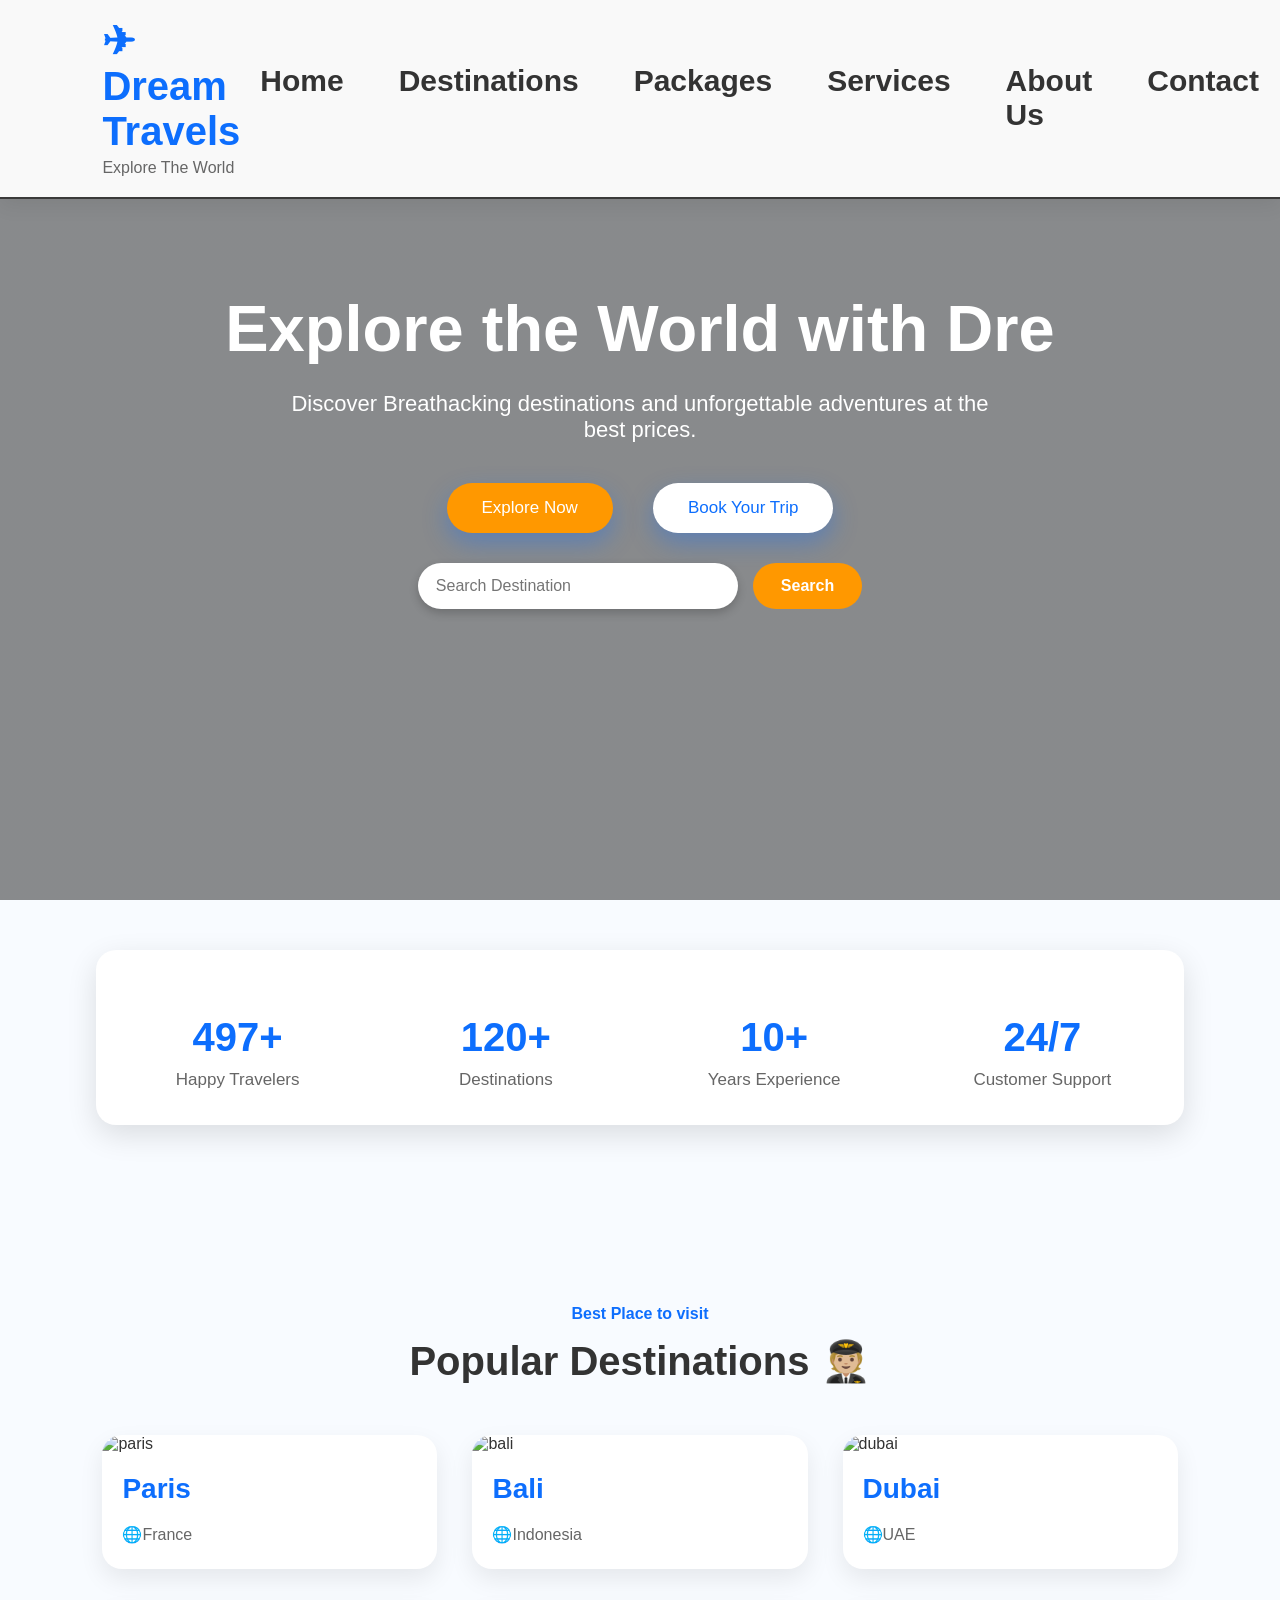
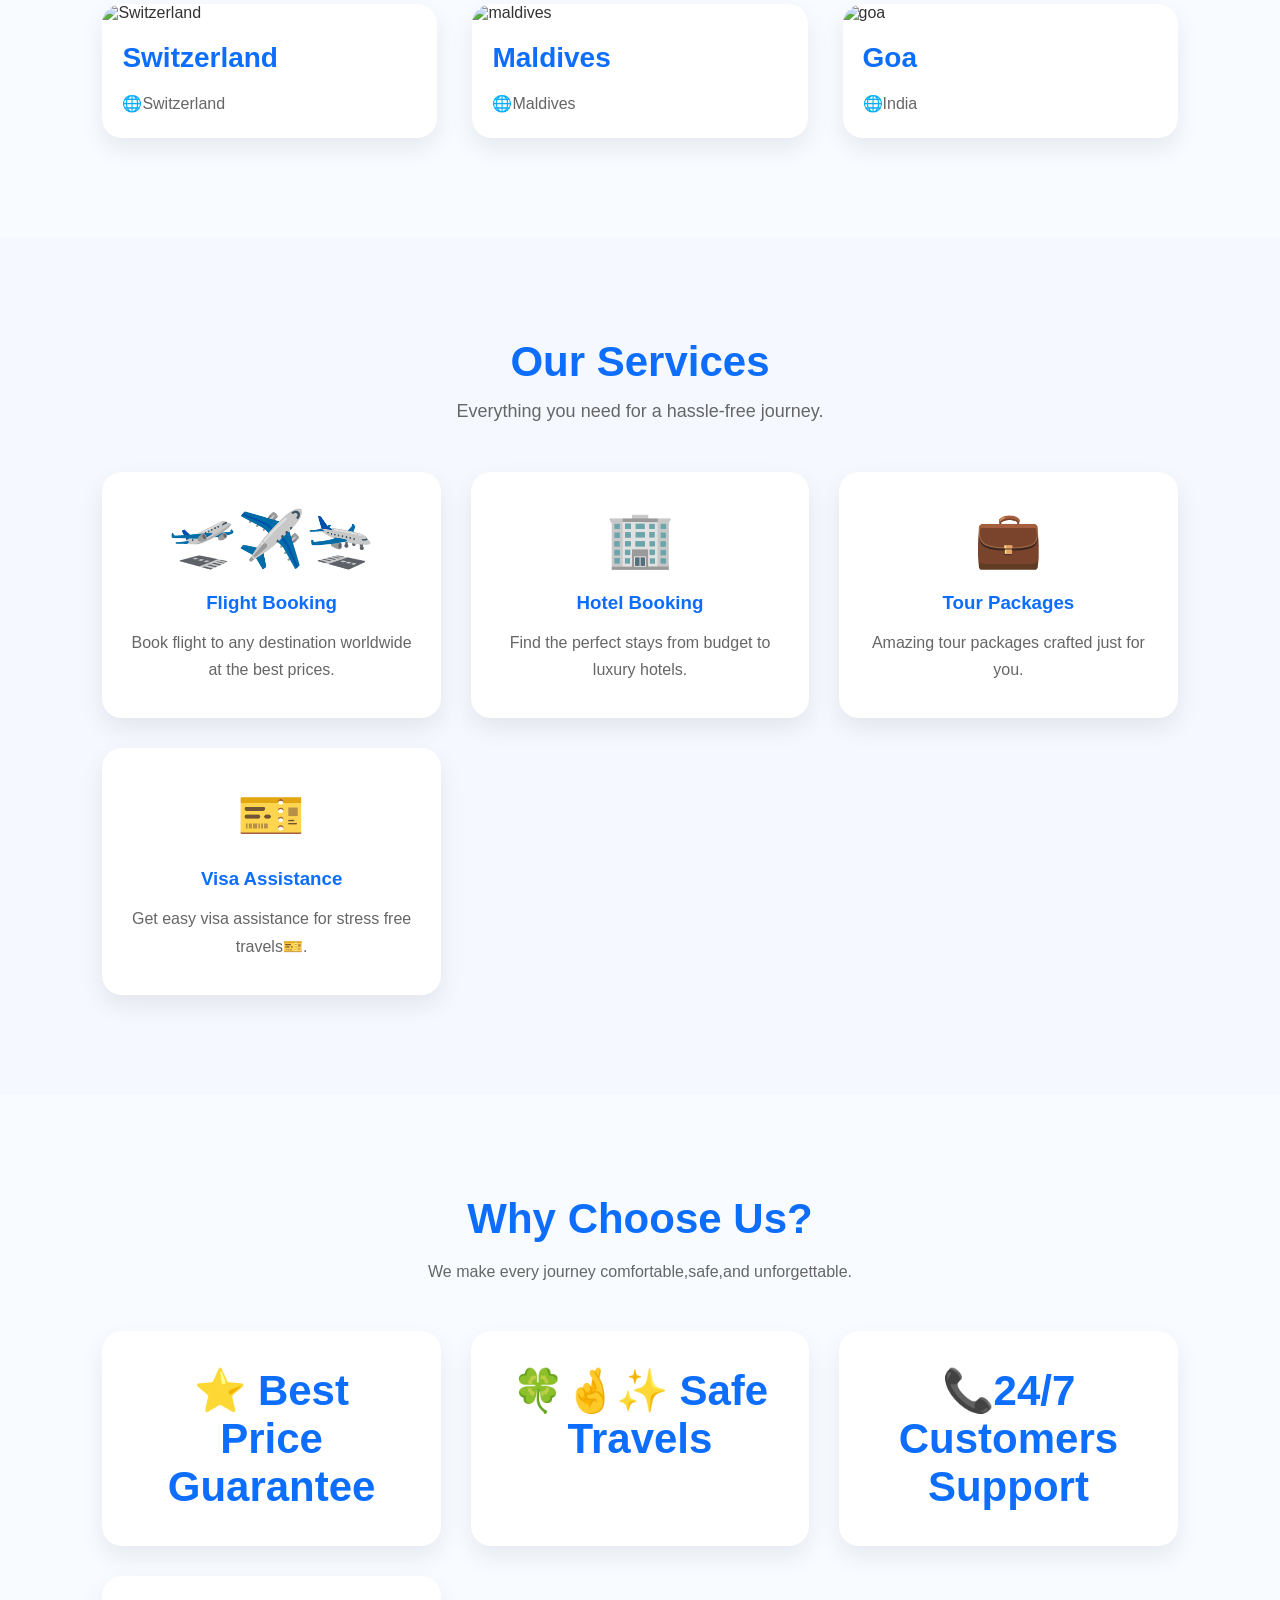
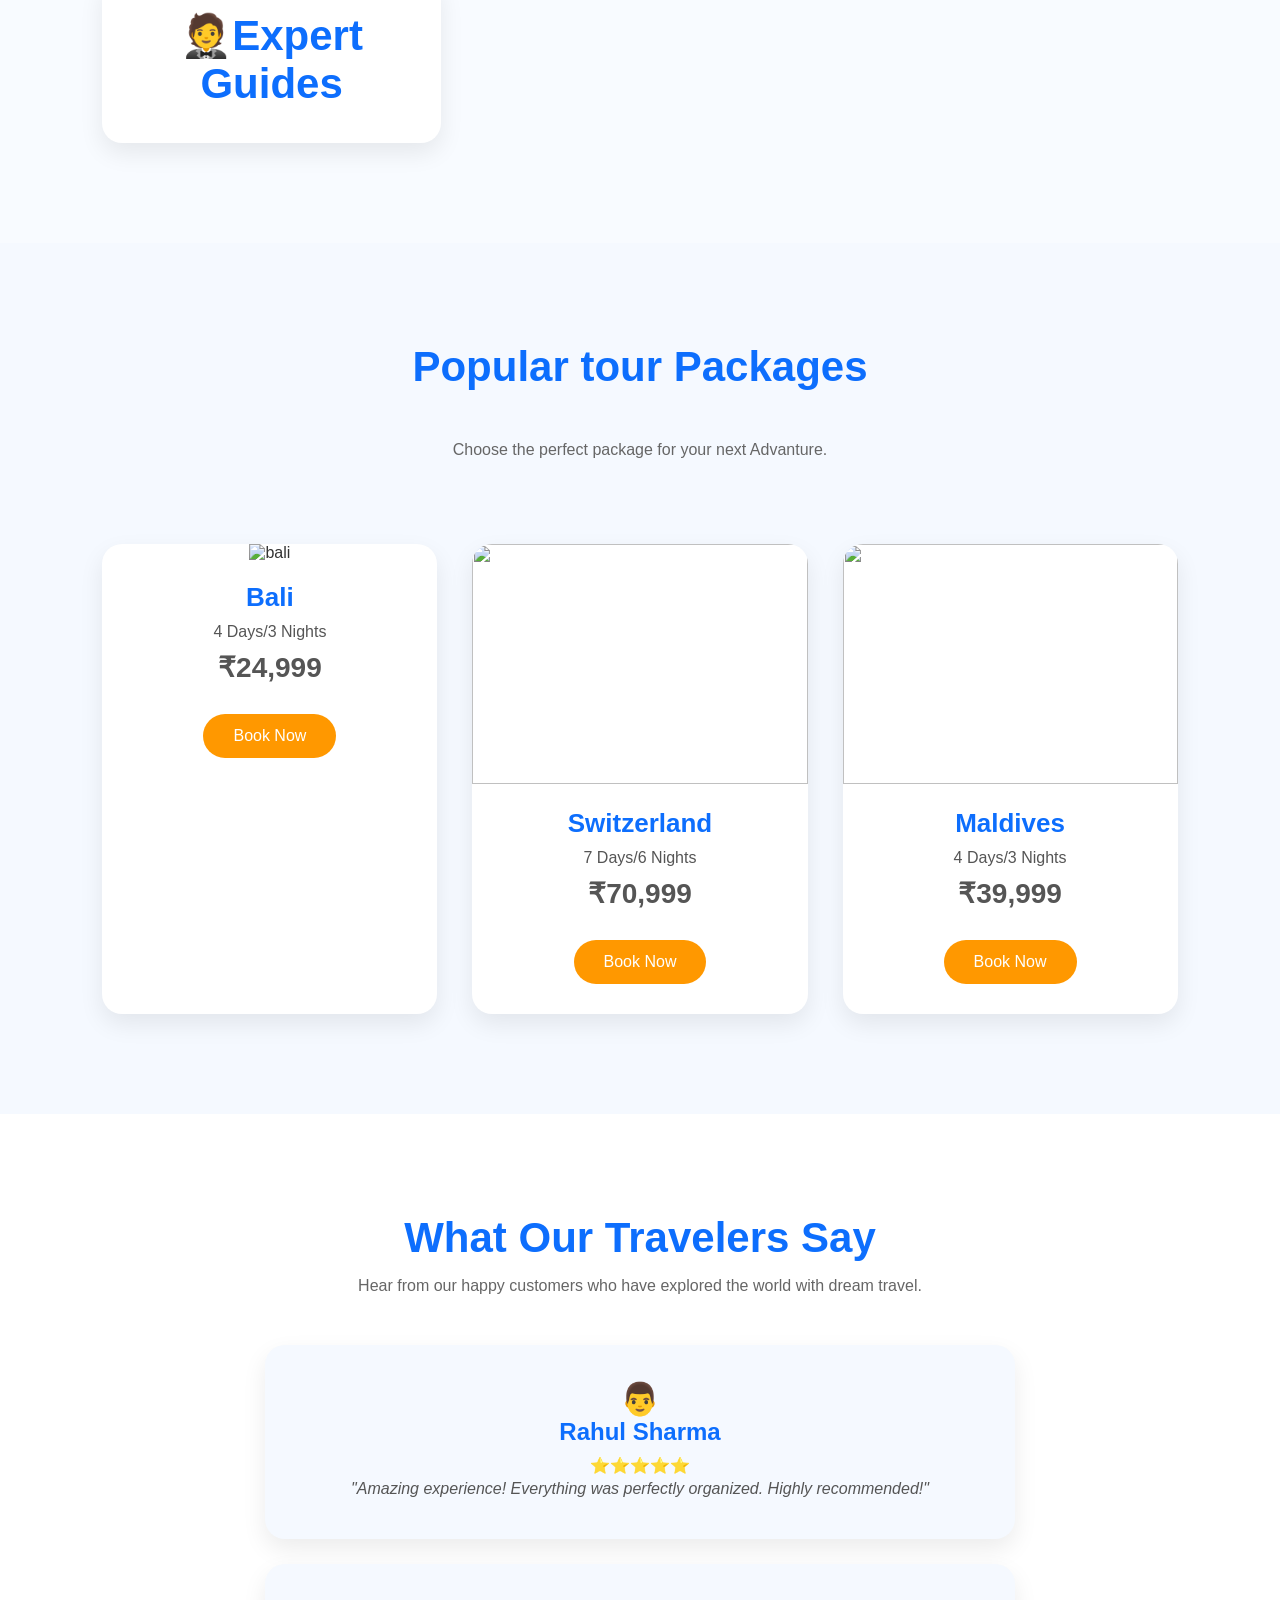
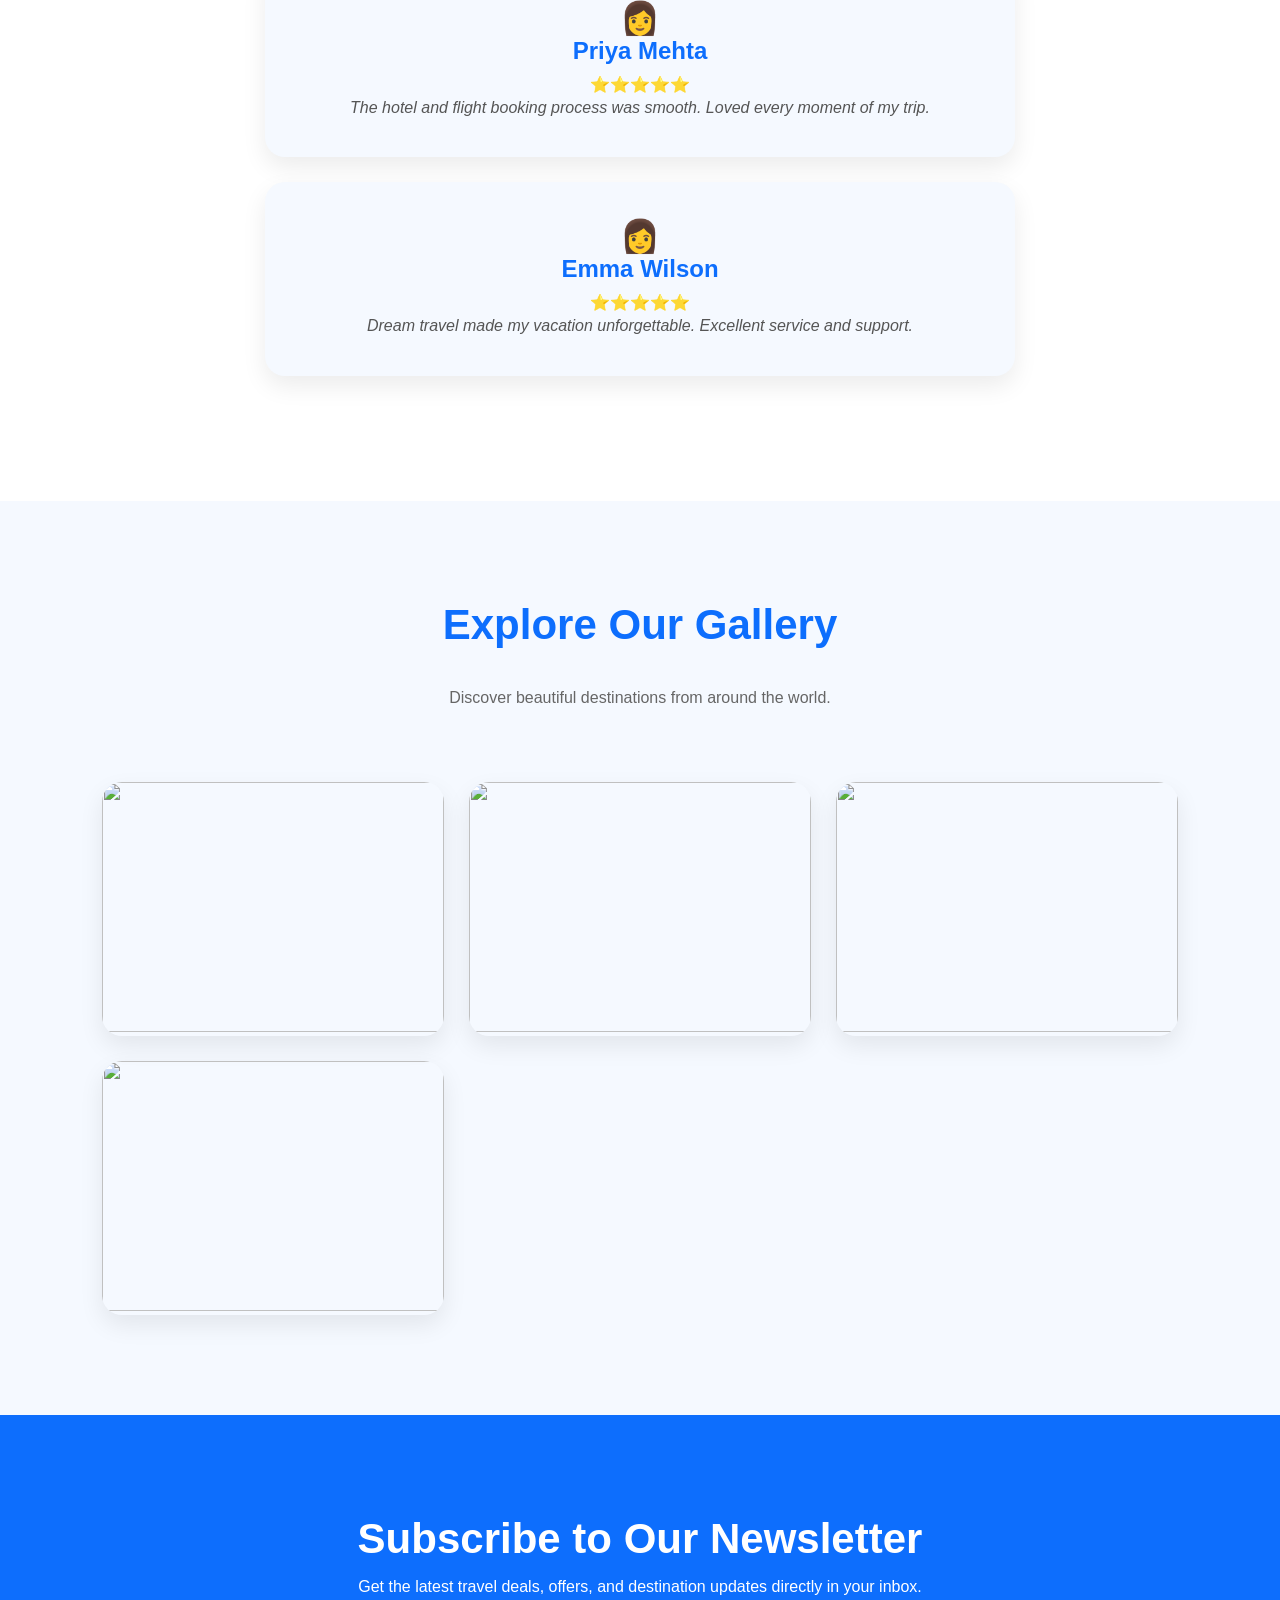
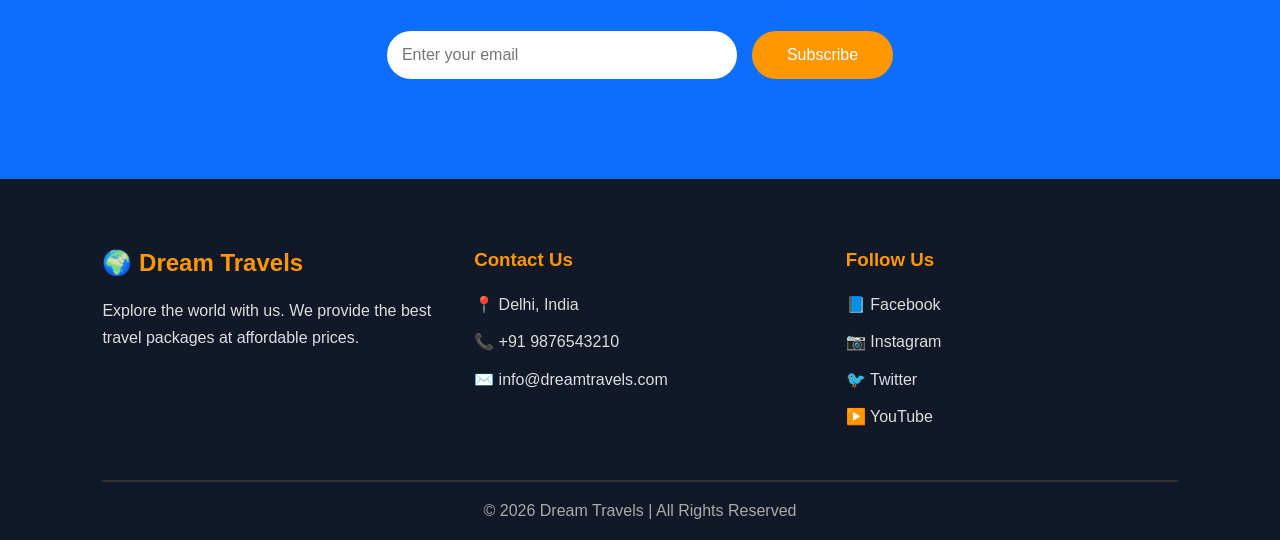
==== commit a72915c3: "Add files via upload" ====
--- a/index.html
+++ b/index.html
@@ -3,223 +3,311 @@
 <head>
     <meta charset="UTF-8">
     <meta name="viewport" content="width=device-width, initial-scale=1.0">
-    <title>portofolia</title>
-    <link rel="stylesheet" href="portofolia.css">
+    <title>Dream Travels|Explore The World</title>
+    <link rel="stylesheet" href="style.css">
 </head>
 <body>
+    <div class="container">
+        
+    <div id="navigation">
+
+        <div class="logo">
+        <h2>✈Dream Travels</h2>
+        <p>Explore The World</p>
+        </div>
+
+        <nav>
+            <a href="#home" class="active">Home</a>
+            <a href="#popular">Destinations</a>
+            <a href="#package">Packages</a>
+           <a href="#service">Services</a>
+            <a href="#choose">About Us</a>
+           <a href="#footer">Contact</a>
+            <button type="button" id="btn">Book Now</button>
+            </nav>
+             
+    </div>
+
+    <div id="home">
+        <h1 class="hero-title">Explore the World with Dream Travels</h1>
+        <p class="hero-text">Discover Breathacking destinations and unforgettable adventures at the best prices.</p>
+        <div class="hero-btn">
+        <button class="explore-btn">Explore Now</button>
+        <button class="book-btn">Book Your Trip</button>
+        </div>
+
+        <div class="search-box">
+            <input type="text" id="searchInput" placeholder="Search Destination">
+            <button id="searchBtn">Search</button>
+        </div>
+    </div>
+
+    <section class="stats">
+
+    <div class="stat">
+        <h2>500+</h2>
+        <p>Happy Travelers</p>
+    </div>
+
+    <div class="stat">
+        <h2>120+</h2>
+        <p>Destinations</p>
+    </div>
+
+    <div class="stat">
+        <h2>10+</h2>
+        <p>Years Experience</p>
+    </div>
+
+    <div class="stat">
+        <h2>24/7</h2>
+        <p>Customer Support</p>
+    </div>
+
+</section>
+
+    <div id="popular">
+        <p>Best Place to visit</p>
+        <h2>Popular Destinations 🧑🏼‍✈️</h2>
+        <div class="grid">
+            <div class="photo">
+                <img src="images/images (1).jfif" alt="paris">
+             <h2>Paris</h2>
+             <p>🌐France</p>
+        </div>
+        <div class="photo">
+            <img src="images/image2.jfif" alt="bali">
+             <h2>Bali</h2>
+             <p>🌐Indonesia</p>
+        </div>
+        <div class="photo">
+            <img src="images/images3.jfif" alt="dubai">
+             <h2>Dubai</h2>
+             <p>🌐UAE</p>
+        </div>
+        <div class="photo">
+            <img src="images/image4.jfif" alt="Switzerland">
+             <h2>Switzerland</h2>
+             <p>🌐Switzerland</p>
+        </div>
+        <div class="photo">
+            <img src="images/images 5.jfif" alt="maldives">
+             <h2>Maldives</h2>
+             <p>🌐Maldives</p>
+        </div>
+        <div class="photo">
+            <img src="images/images 6.jfif" alt="goa">
+             <h2>Goa</h2>
+             <p>🌐India</p>
+        </div>
+         </div>
+    </div>
+
+     <div id="service">
+       <h2>Our Services</h2>
+       <p>Everything you need for a hassle-free journey.</p>
+       <div class="grid-2">
+        <div class="hotel">
+            <h1>🛫✈️🛬</h1>
+            <h3>Flight Booking</h3>
+            <p>Book flight to any destination worldwide at the best prices.</p>
+        </div>
+        <div class="hotel">
+            <h1>🏢</h1>
+            <h3>Hotel Booking</h3>
+            <p>Find the perfect stays from budget to luxury hotels.</p>
+        </div>
+        <div class="hotel">
+            <h1>💼</h1>
+            <h3>Tour Packages</h3>
+            <p>Amazing tour packages crafted just for you.</p>
+        </div>
+        <div class="hotel">
+            <h1>🎫</h1>
+            <h3>Visa Assistance</h3>
+            <p>Get easy visa assistance for stress free travels🎫.</p>
+        </div>
+       </div>
+     </div>
+     
+       <div id="choose">
+         <h2>Why Choose Us?</h2>
+         <p>We make every journey comfortable,safe,and unforgettable.</p>
+         <div id="main">
+          <div class="card">
+           <h2>⭐ Best Price Guarantee</h2>
+          </div>
+          <div class="card">
+           <h2>🍀🤞✨ Safe Travels</h2>
+          </div>
+          <div class="card">
+           <h2>📞24/7 Customers Support</h2>
+          </div>
+          <div class="card">
+           <h2>🤵Expert Guides</h2>
+          </div>
+         </div>
+       </div>
+
+
+       <div id="package">
+           <h2>Popular tour Packages</h2>
+           <p>Choose the perfect package for your next Advanture.</p>
+          <div class="package-card">
+            <img src="images/image2.jfif" alt="bali">
+           <h3>Bali</h3>
+           <p>4 Days/3 Nights</p>
+           <p class="price">₹24,999</p>
+           <button>Book Now</button>
+          </div>
+          <div class="package-card">
+            <img src="images/image4.jfif" alt="">
+           <h3>Switzerland</h3>
+           <p>7 Days/6 Nights</p>
+           <p class="price">₹70,999</p>
+           <button>Book Now</button>
+          </div>
+          <div class="package-card">
+            <img src="images/images 5.jfif" alt="">
+           <h3>Maldives</h3>
+           <p>4 Days/3 Nights</p>
+           <p class="price">₹39,999</p>
+           <button>Book Now</button>
+          </div>
+       </div>
+
+       <div class="testimonials">
+        <h2>What Our Travelers Say</h2>
+        <p>Hear from our happy customers who have explored the world with dream travel.</p>
+        <div class="test-container">
+            <h1>👨</h1>
+         <h3>Rahul Sharma</h3>
+         <p>⭐⭐⭐⭐⭐</p>
+         <p>"Amazing experience! Everything was perfectly organized. Highly recommended!"</p>
+        </div>
+        <div class="test-container">
+            <h1>👩</h1>
+         <h3>Priya Mehta</h3>
+         <p>⭐⭐⭐⭐⭐</p>
+         <p>The hotel and flight booking process was smooth. Loved every moment of my trip.</p>
+        </div>
+        <div class="test-container">
+             <h1>👩</h1>
+         <h3>Emma Wilson</h3>
+         <p>⭐⭐⭐⭐⭐</p>
+         <p>Dream travel made my vacation unforgettable. Excellent service and support.</p>
+        </div>
+       </div>
+
+       <div id="gallery">
+        <h2>Explore Our Gallery</h2>
+        <p>Discover beautiful destinations from around the world.</p>
+        <div class="gallery-card">
+           <img src="images/image2.jfif" alt="">
+        </div>
+        <div class="gallery-card">
+           <img src="images/image4.jfif" alt="">
+        </div>
+        <div class="gallery-card">
+           <img src="images/images 5.jfif" alt="">
+        </div>
+        <div class="gallery-card">
+           <img src="images/images (1).jfif" alt="">
+        </div>
+        
+       </div>
+
+         <section class="newsletter">
+
+    <h2>Subscribe to Our Newsletter</h2>
+
+    <p>Get the latest travel deals, offers, and destination updates directly in your inbox.</p>
+
+    <div class="newsletter-box">
+        <input type="email" placeholder="Enter your email" id="newsletterEmail" required>
+        <button>Subscribe</button>
+    </div>
+
+</section>
+
+<footer id="footer">
+
+    <div class="footer-container">
+
+        <div class="footer-box">
+            <h2>🌍 Dream Travels</h2>
+            <p>
+                Explore the world with us. We provide the best travel
+                packages at affordable prices.
+            </p>
+        </div>
+
+        <div class="footer-box">
+            <h3>Contact Us</h3>
+            <p>📍 Delhi, India</p>
+            <p>📞 +91 9876543210</p>
+            <p>✉️ info@dreamtravels.com</p>
+        </div>
+
+        <div class="footer-box">
+            <h3>Follow Us</h3>
+            <p>📘 Facebook</p>
+            <p>📷 Instagram</p>
+            <p>🐦 Twitter</p>
+            <p>▶️ YouTube</p>
+        </div>
+
+    </div>
+
+    <hr>
+
+    <p class="copyright">
+        © 2026 Dream Travels | All Rights Reserved
+    </p>
+
+</footer>
+</div>
+
     
-    <div class="container"> 
-     <div class="sidebar">
-        <div class="profile">
-        
-            <img src="lord.jpg" alt="">
-            <h2>Siddhi Sehgal</h2>
-            <p>Frontend developer</p>
-        </div>
-
-        <div class="contact">
-            <div class="email">
-                <h3 class="label">Email</h3>
-                <a href=" mailto:sehgalsiddhi53@gmail.com" class="value"> sehgalsiddhi53@gmail.com</a>
-            </div>
-             <div class="phone">
-                <h3 class="label">Phone</h3>
-                <a href="tele:9105498998" class="value">9105498998</a>
-            </div>
-             <div class="location">
-                <h3 class="label">Location</h3>
-                <p class="value">Hapur</p>
-            </div>
-
-
-        </div>
-        
-        <div class="social"> 
-            <a href=""> <img src="https://simpleicons.org/icons/x.svg" alt=""></a>
-            <a href=""> <img src="https://simpleicons.org/icons/git.svg" alt=""></a>
-            <a href=""> <img src="https://www.svgrepo.com/show/157006/linkedin.svg" alt=""></a>
-        </div>
-        <div class="text">
-     <a href="resume.pdf" download class="resume-btn">
-    Download Resume
-</a>
+    <!-- Booking Modal -->
+
+<div id="bookingModal" class="modal">
+
+<div class="modal-content">
+
+<span class="close">&times;</span>
+
+<h2>Book Your Trip ✈️</h2>
+
+<form id="bookingForm">
+
+<input type="text" id="name" placeholder="Full Name" required>
+
+<input type="email" id="email" placeholder="Email" required>
+
+<input type="tel" id="phone" placeholder="Phone Number" required>
+
+<select id="destination" required>
+<option value="">Select Destination</option>
+<option>Paris</option>
+<option>Bali</option>
+<option>Dubai</option>
+<option>Switzerland</option>
+<option>Maldives</option>
+<option>Goa</option>
+</select>
+
+<input type="date" id="date" required>
+
+<input type="number" id="people" placeholder="No. of Travelers" required>
+
+<button type="submit">Confirm Booking</button>
+
+</form>
+
 </div>
-        
-       </div>
-    
-       <div class="main">
-
-         <div id="navigation">
-            <nav>
-                <a href="#Home" class="active">Home</a>
-                <a href="#about">About</a>
-                <a href="#skills">Skills</a>
-                <a href="#projects">Projects</a>
-                <a href="#education">Education</a>
-                <a href="#contact">Contact</a>
-            </nav>
-
-         </div>
-         <div id="about">
-            <h2 class="heading">About Me</h2>
-            <div class="line"></div>
-            <p class="contant">I am a passionate and detail-oriented BCA Student and aspiring Frontend Developer based in India. I love turning creative designs into clean,responsive,and user-friendly website.</p>
-            <p class="contant">My core focus is on mastering web technologies like HTML5,CSS3 and JavaScript, along with a strong foundation computer science fundamentals.I am always eager to learn new freamworks,solve coding challenges,and build project that deliver great user experiences.Currently looking for intenship opportunities to apply my skills and grow as a professional developer</p>
-         </div>
-         <div id="skills">
-            <h2 class="heading">My Skills</h2>
-            <div class="line"></div>
-            <div class="grid ">
-                <div class="item">
-                    <img src="https://simpleicons.org/icons/html5.svg" alt="">
-                    <h3>HTML5</h3>
-                </div>
-                <div class="item">
-                    <img src="https://simpleicons.org/icons/css.svg" alt="">
-                    <h3>CSS3</h3>
-                </div>
-                <div class="item">
-                    <img src="https://simpleicons.org/icons/javascript.svg" alt="">
-                    <h3>JavaScript</h3>
-                </div>
-
-                 <div class="item">
-                    <img src="https://img.icons8.com/?size=48&id=EU4l3hAxsMPs&format=png" alt="">
-                    <h3>Responsiive Design</h3>
-                </div>
-
-                <div class="item">
-                    <img src="https://simpleicons.org/icons/github.svg" alt="">
-                    <h3>GitHub</h3>
-                </div>
-
-                <div class="item">
-                    <img src="https://img.icons8.com/?size=48&id=9OGIyU8hrxW5&format=png" alt="">
-                    <h3>VS code</h3>
-                </div>
-
-
-            </div>
-         </div>
-
-         
-
-<div id="projects">
-    <h2 class="pro">Projects</h2>
-    <div class="line"></div>
-
-    <div class="project-card">
-    <h3>Login Authentication System</h3>
-    <a href="Login.html" class="project-btn">
-    View Project
-</a>
-    <p>HTML, CSS, JavaScript</p>
+
 </div>
-
-<div class="project-card">
-    <h3>Portfolio Website</h3>
-    <a href="index.html" class="project-btn">
-    View Project
-    </a>
-    <p>HTML, CSS, JavaScript</p>
-    
-    
-</div>
-<div class="project-card">
-    <h3> Google Website</h3>
-    <a href="Google form.html" class="project-btn">
-    View Project
-    </a>
-    <p>HTML, CSS, JavaScript</p>
-    
-    
-</div>
-
-<div class="project-card">
-    <h3> Responsive Calculator</h3>
-    <a href="calculator/index.html" class="project-btn">
-    View Project
-    </a>
-    <p>HTML, CSS, JavaScript</p>
-    
-    
-</div>
-
-<div class="project-card">
-    <h3> Responsive Job-Portal</h3>
-    <a href="job-portal/index.html" class="project-btn">
-    View Project
-    </a>
-    <p>HTML, CSS, JavaScript</p>
-    
-    
-</div>
-</div>
-
-
-         
-         <div id="education">
-            <h2 class="heading">Education</h2>
-            <div class="line"></div>
-            <div class="edtech">
-                <div class="first">
-                    <div class="year">2024-2027</div>
-                    <h3 class="degree">Bachelor of computer application(BCA)</h3>
-                    <p class="college">CCS University</p>
-                    <p class="work">Currently learning core computer science fundamentals, web development,algorithms, and multimedia application.</p>
-        <div class="goal"></div>
-        
-                </div>
-
-                        
-        
-         </div>
-         
-
-
-         <div id="portfolio">
-            <h2 class="heading">Contact </h2>
-            <div class="line"></div>
-            <div class="contact-info">
-
-                
-                    
-                <p>📧 sehgalsiddhi53@gmail.com</p>
-    <p>📱 +91 9105498998</p>
-    <p>📍 Hapur, Uttar Pradesh</p>
-
-    <form >
-
-        <input type="text" placeholder="Enter Your Name">
-
-<input type="email" placeholder="Enter Your Email">
-
-<textarea placeholder="Write Your Message"></textarea>
-
-
-            
-         <button type="submit">Send Message</button>
-</form>
-            
-            
-         </div>
-
-         <footer>
-    <p>© 2026 Siddhi Sehgal | All Rights Reserved</p>
-</footer>
-
-<h3 id="typing"></h3>
-
-<button id="theme-btn">🌙</button>
-
-<button id="topBtn">↑</button>
-
-<script src="protfolio.js"></script>
-        
-    </div>
-
-    
-
-    
+<script src="style.js"></script>
 </body>
 </html>
--- a/style.css
+++ b/style.css
@@ -0,0 +1,1268 @@
+*{
+    margin:0;
+    padding:0;
+    box-sizing:border-box;
+    scroll-behavior:smooth;
+}
+
+body{
+    font-family:Arial, Helvetica, sans-serif;
+    background:#f8fbff;
+    color:#333;
+}
+
+.container{
+    width:100%;
+}
+
+/*================ NAVBAR ================*/
+
+#navigation{
+    position:fixed;
+    top:0;
+    left:0;
+    width:100%;
+    display:flex;
+    justify-content:space-between;
+    align-items:center;
+    padding:18px 8%;
+    background:rgba(255,255,255,.95);
+    box-shadow:0 5px 20px rgba(0,0,0,.08);
+    z-index:999;
+     border-bottom: 2px solid #3a3a3a;
+    margin-bottom: 20px;
+    padding-bottom: 20px;
+}
+
+.logo h2{
+    color:#0d6efd;
+    font-size:40px;
+    font-weight: 700;
+}
+
+.logo p{
+    color:#666;
+    font-size:16px;
+    margin-top: 5px;
+}
+
+nav{
+    display:flex;
+    justify-content: flex-end;
+    gap:35px;
+}
+
+nav a{
+    text-decoration:none;
+    color:#333;
+    font-weight:600;
+    transition:color 0.3s ease;
+    font-size: 30px;
+    display: inline-block;
+    margin-left: 20px;
+}
+
+nav a:hover{
+     color:#0d6efd;
+}
+nav .active{
+    color:#0d6efd;
+}
+
+#btn{
+   background:#1677ff;
+
+    color:white;
+
+    border:none;
+
+    padding:14px 35px;
+
+    border-radius:35px;
+
+    cursor:pointer;
+
+    font-size:16px;
+
+    font-weight:bold;
+    margin-left: 25px;
+    
+}
+
+#btn:hover{
+    background:#1677ff;
+    transform:translateY(-3px);
+}
+
+/*================ HERO ================*/
+
+#home{
+    height:100vh;
+    background:
+    linear-gradient(rgba(0,0,0,.45),rgba(0,0,0,.45)),
+    url("hero.jpg");
+
+    background-size:cover;
+    background-position:center;
+
+    display:flex;
+    flex-direction:column;
+    justify-content:center;
+    align-items:center;
+    text-align:center;
+    color:white;
+    padding:20px;
+}
+
+.hero-title{
+    font-size:65px;
+    max-width:900px;
+    margin-bottom:25px;
+    animation:fadeUp 1s;
+}
+
+.hero-text{
+    font-size:22px;
+    max-width:700px;
+    margin-bottom:40px;
+    animation:fadeUp 1.4s;
+}
+
+.hero-btn{
+    display:flex;
+    gap:20px;
+}
+
+.explore-btn{
+   padding:15px 35px;
+    border:none;
+    border-radius:40px;
+    cursor:pointer;
+    font-size:17px;
+    transition:.4s; 
+}
+.book-btn{
+
+    padding:15px 35px;
+    border:none;
+    border-radius:40px;
+    cursor:pointer;
+    font-size:17px;
+    transition:.4s;
+    margin-left: 20px;
+}
+
+.explore-btn{
+    background:#ff9800;
+    color:white;
+}
+
+.book-btn{
+    background:white;
+    color:#0d6efd;
+}
+
+.explore-btn:hover{
+     transform:translateY(-6px);
+    box-shadow:0 10px 30px rgba(0,0,0,.3);
+
+}
+.book-btn:hover{
+
+    transform:translateY(-6px);
+    box-shadow:0 10px 30px rgba(0,0,0,.3);
+
+}
+
+/*================ POPULAR ================*/
+
+#popular{
+    padding:100px 8%;
+}
+
+#popular>p{
+    color:#0d6efd;
+    font-weight:bold;
+    text-align:center;
+}
+
+#popular>h2{
+    text-align:center;
+    font-size:40px;
+    margin:15px 0 50px;
+}
+
+.grid{
+
+    display:grid;
+    grid-template-columns:repeat(auto-fit,minmax(280px,1fr));
+    gap:35px;
+
+}
+
+.photo{
+
+    background:white;
+    border-radius:20px;
+    overflow:hidden;
+    box-shadow:0 10px 25px rgba(0,0,0,.08);
+    transition:.4s;
+
+}
+
+.photo:hover{
+
+    transform:translateY(-10px);
+
+}
+
+.photo img{
+
+    width:100%;
+    height:230px;
+    object-fit:cover;
+    transition:.5s;
+
+}
+
+.photo:hover img{
+
+    transform:scale(1.08);
+
+}
+
+.photo h2{
+
+    margin:20px;
+    color:#0d6efd;
+
+}
+
+.photo p{
+
+    margin:0 20px 25px;
+    color:#666;
+
+}
+
+/*================ ANIMATION ================*/
+
+@keyframes fadeUp{
+
+from{
+
+opacity:0;
+transform:translateY(50px);
+
+}
+
+to{
+
+opacity:1;
+transform:translateY(0);
+
+}
+
+}
+
+ /* ===========================
+   OUR SERVICES
+=========================== */
+
+#service{
+    padding:100px 8%;
+    background:#f5f9ff;
+    text-align:center;
+}
+
+#service h2{
+    font-size:42px;
+    color:#0d6efd;
+    margin-bottom:15px;
+}
+
+#service>p{
+    color:#666;
+    margin-bottom:50px;
+    font-size:18px;
+}
+
+.grid-2{
+    display:grid;
+    grid-template-columns:repeat(auto-fit,minmax(250px,1fr));
+    gap:30px;
+}
+
+.hotel{
+    background:#fff;
+    padding:35px 25px;
+    border-radius:20px;
+    transition:.4s;
+    box-shadow:0 10px 25px rgba(0,0,0,.08);
+}
+
+.hotel h1{
+    font-size:55px;
+    margin-bottom:20px;
+}
+
+.hotel h3{
+    color:#0d6efd;
+    margin-bottom:15px;
+}
+
+.hotel p{
+    color:#666;
+    line-height:1.7;
+}
+
+.hotel:hover{
+    transform:translateY(-12px);
+    background:#0d6efd;
+    color:white;
+}
+
+.hotel:hover h3{
+    color: white;
+}
+.hotel:hover p{
+    color:white;
+}
+
+/* ===========================
+   WHY CHOOSE US
+=========================== */
+
+#choose{
+    padding:100px 8%;
+    text-align:center;
+}
+
+#choose h2{
+    font-size:42px;
+    color:#0d6efd;
+}
+
+#choose>p{
+    margin:20px 0 50px;
+    color:#666;
+}
+
+#main{
+    display:grid;
+    grid-template-columns:repeat(auto-fit,minmax(250px,1fr));
+    gap:30px;
+}
+
+.card{
+    background:white;
+    padding:35px;
+    border-radius:20px;
+    box-shadow:0 10px 25px rgba(0,0,0,.08);
+    transition:.4s;
+}
+
+.card h2{
+    font-size:23px;
+    color:#333;
+}
+
+.card:hover{
+    transform:translateY(-10px);
+    background :white;
+}
+
+.card:hover h2{
+    color:#fff;
+}
+
+/* ===========================
+   TOUR PACKAGES
+=========================== */
+
+#package{
+    padding:100px 8%;
+    background:#f5f9ff;
+    text-align:center;
+}
+
+#package h2{
+    font-size:42px;
+    color:#0d6efd;
+}
+
+#package>p{
+    color:#666;
+    margin:15px 0 50px;
+}
+
+#package{
+    display:grid;
+    grid-template-columns:repeat(auto-fit,minmax(320px,1fr));
+    gap:35px;
+}
+
+#package h2,
+#package>p{
+    grid-column:1/-1;
+}
+
+.package-card{
+
+    background:white;
+    overflow:hidden;
+    border-radius:20px;
+    transition:.4s;
+    box-shadow:0 10px 25px rgba(0,0,0,.08);
+
+}
+
+.package-card img{
+
+    width:100%;
+    height:240px;
+    object-fit:cover;
+    transition:.5s;
+
+}
+
+.package-card:hover img{
+
+    transform:scale(1.08);
+
+}
+
+.package-card h3{
+
+    margin-top:20px;
+    color:#0d6efd;
+    font-size:26px;
+
+}
+
+.package-card p{
+
+    margin:10px 0;
+    color:#555;
+
+}
+
+.package-card button{
+
+    margin:20px 0 30px;
+    padding:13px 30px;
+    border:none;
+    border-radius:35px;
+    background:#ff9800;
+    color:white;
+    cursor:pointer;
+    font-size:16px;
+    transition:.4s;
+
+}
+
+.package-card button:hover{
+
+    background:#ff7700;
+    transform:scale(1.05);
+
+}
+
+.package-card:hover{
+
+    transform:translateY(-12px);
+    box-shadow:0 18px 40px rgba(0,0,0,.15);
+
+}
+
+/* ===========================
+   TESTIMONIALS
+=========================== */
+
+.testimonials{
+
+    padding:100px 8%;
+    text-align:center;
+    background:white;
+
+}
+
+.testimonials h2{
+
+    font-size:42px;
+    color:#0d6efd;
+    margin-bottom:15px;
+
+}
+
+.testimonials>p{
+
+    color:#666;
+    margin-bottom:50px;
+
+}
+
+.test-container{
+
+    max-width:750px;
+    margin:25px auto;
+    padding:35px;
+
+    background:#f5f9ff;
+
+    border-radius:20px;
+
+    box-shadow:0 10px 25px rgba(0,0,0,.08);
+
+    transition:.4s;
+
+}
+
+.test-container:hover{
+
+    transform:translateY(-10px);
+
+    box-shadow:0 18px 35px rgba(0,0,0,.15);
+
+}
+
+.test-container h3{
+
+    color:#0d6efd;
+    margin-bottom:10px;
+    font-size:24px;
+
+}
+
+.test-container p:nth-child(2){
+
+    color:#ffbf00;
+    font-size:22px;
+    margin-bottom:15px;
+
+}
+
+.test-container p:last-child{
+
+    color:#555;
+    font-style:italic;
+    line-height:1.8;
+
+}
+
+/*================ GALLERY ================*/
+
+#gallery{
+    padding:100px 8%;
+    text-align:center;
+    background:#f5f9ff;
+}
+
+#gallery h2{
+    font-size:42px;
+    color:#0d6efd;
+    margin-bottom:15px;
+}
+
+#gallery>p{
+    color:#666;
+    margin-bottom:50px;
+}
+
+#gallery{
+    display:grid;
+    grid-template-columns:repeat(auto-fit,minmax(280px,1fr));
+    gap:25px;
+}
+
+#gallery h2{
+     grid-column:1/-1;
+}
+#gallery p{
+    grid-column:1/-1;
+}
+
+.gallery-card{
+    overflow:hidden;
+    border-radius:20px;
+    box-shadow:0 10px 25px rgba(0,0,0,.08);
+}
+
+.gallery-card img{
+    width:100%;
+    height:250px;
+    object-fit:cover;
+    transition:.5s;
+}
+
+.gallery-card:hover img{
+    transform:scale(1.1);
+}
+
+/*================ NEWSLETTER ================*/
+
+.newsletter{
+    padding:100px 8%;
+    background:#0d6efd;
+    text-align:center;
+    color:white;
+}
+
+.newsletter h2{
+    font-size:42px;
+    margin-bottom:15px;
+}
+
+.newsletter p{
+    max-width:700px;
+    margin:auto;
+    margin-bottom:35px;
+}
+
+.newsletter-box{
+    display:flex;
+    justify-content:center;
+    gap:15px;
+    flex-wrap:wrap;
+}
+
+.newsletter-box input{
+    width:350px;
+    padding:15px;
+    border:none;
+    border-radius:40px;
+    font-size:16px;
+}
+
+.newsletter-box button{
+    padding:15px 35px;
+    border:none;
+    border-radius:40px;
+    background:#ff9800;
+    color:white;
+    cursor:pointer;
+    font-size:16px;
+    transition:.4s;
+}
+
+.newsletter-box button:hover{
+    background:#ff7700;
+}
+
+/*================ FOOTER ================*/
+
+#footer{
+    background:#111827;
+    color:white;
+    padding:70px 8% 20px;
+}
+
+.footer-container{
+    display:grid;
+    grid-template-columns:repeat(auto-fit,minmax(250px,1fr));
+    gap:40px;
+}
+
+.footer-box h2{
+     margin-bottom:20px;
+    color:#ff9800;
+}
+.footer-box h3{
+    margin-bottom:20px;
+    color:#ff9800;
+}
+
+.footer-box p{
+    margin:10px 0;
+    color:#ddd;
+    line-height:1.7;
+}
+
+hr{
+    margin:40px 0 20px;
+    border:.5px solid #333;
+}
+
+.copyright{
+    text-align:center;
+    color:#aaa;
+}
+
+/*================ RESPONSIVE ================*/
+
+@media(max-width:900px){
+
+#navigation{
+    flex-direction:column;
+    gap:20px;
+}
+
+nav{
+    flex-wrap:wrap;
+    justify-content:center;
+}
+
+.hero-title{
+    font-size:42px;
+}
+
+.hero-text{
+    font-size:18px;
+}
+
+.hero-btn{
+    flex-direction:column;
+}
+
+.newsletter-box{
+    flex-direction:column;
+    align-items:center;
+}
+
+.newsletter-box input{
+    width:100%;
+    max-width:350px;
+}
+
+}
+
+/*================ STATS SECTION ================*/
+
+.stats{
+    width:85%;
+    margin:50px auto 80px;
+    background:white;
+    border-radius:20px;
+    padding:35px 20px;
+
+    display:grid;
+    grid-template-columns:repeat(auto-fit,minmax(180px,1fr));
+    gap:25px;
+
+    box-shadow:0 10px 30px rgba(0,0,0,.12);
+    position:relative;
+    z-index:10;
+    
+}
+
+.stat{
+    text-align:center;
+    transition:0.4s;
+    padding-top: 30px;
+}
+
+.stat h2{
+    font-size:40px;
+    color:#0d6efd;
+    margin-bottom:10px;
+    font-weight:bold;
+}
+
+.stat p{
+    font-size:17px;
+    color:#666;
+    font-weight:500;
+}
+
+.stat:hover{
+    transform:translateY(-8px);
+}
+
+.stat:hover h2{
+    color:#ff9800;
+}
+
+/* Mobile */
+
+@media(max-width:768px){
+
+.stats{
+    width:92%;
+    margin:-40px auto 60px;
+    padding:25px;
+}
+
+.stat h2{
+    font-size:32px;
+}
+
+.stat p{
+    font-size:15px;
+}
+
+}
+
+.hero-title{
+    animation: float 3s ease-in-out infinite;
+}
+
+@keyframes float{
+
+0%{
+transform:translateY(0px);
+}
+
+50%{
+transform:translateY(-10px);
+}
+
+100%{
+transform:translateY(0px);
+}
+
+}
+.explore-btn{
+    box-shadow:0 10px 25px rgba(13,110,253,.35);
+
+}
+.book-btn{
+
+box-shadow:0 10px 25px rgba(13,110,253,.35);
+
+}
+
+.explore-btn:hover{
+    box-shadow:0 15px 35px rgba(255,152,0,.45);
+}
+.book-btn:hover{
+
+box-shadow:0 15px 35px rgba(255,152,0,.45);
+
+}
+
+.photo{
+
+cursor:pointer;
+
+}
+
+.photo h2{
+
+font-size:28px;
+
+}
+
+.photo:hover{
+
+transform:translateY(-12px) scale(1.02);
+
+}
+
+.hotel h1{
+
+transition:.4s;
+
+}
+
+.hotel:hover h1{
+
+transform:rotate(10deg) scale(1.2);
+
+}
+
+.price{
+
+font-size:28px;
+font-weight:bold;
+color:#ff9800;
+
+}
+
+.gallery-card{
+
+position:relative;
+cursor:pointer;
+
+}
+
+.gallery-card::before{
+
+content:"Explore";
+position:absolute;
+top:0;
+left:0;
+
+width:100%;
+height:100%;
+
+background:rgba(0,0,0,.45);
+
+display:flex;
+justify-content:center;
+align-items:center;
+
+color:white;
+font-size:30px;
+font-weight:bold;
+
+opacity:0;
+
+transition:.4s;
+
+}
+
+.gallery-card:hover::before{
+
+opacity:1;
+
+}
+
+.footer-box p{
+
+transition:.3s;
+cursor:pointer;
+
+}
+
+.footer-box p:hover{
+
+color:#ff9800;
+padding-left:10px;
+
+}
+
+.modal{
+display:none;
+position:fixed;
+left:0;
+top:0;
+width:100%;
+height:100%;
+background:rgba(0,0,0,.6);
+justify-content:center;
+align-items:center;
+z-index:9999;
+}
+
+.modal-content{
+background:white;
+padding:30px;
+width:400px;
+border-radius:15px;
+position:relative;
+}
+
+.modal-content h2{
+text-align:center;
+margin-bottom:20px;
+color:#0d6efd;
+}
+
+.modal-content input{
+    width:100%;
+padding:12px;
+margin:10px 0;
+border:1px solid #ccc;
+border-radius:8px;
+}
+.modal-content select{
+width:100%;
+padding:12px;
+margin:10px 0;
+border:1px solid #ccc;
+border-radius:8px;
+}
+
+.modal-content button{
+width:100%;
+padding:12px;
+background:#ff9800;
+color:white;
+border:none;
+border-radius:8px;
+cursor:pointer;
+font-size:17px;
+}
+
+.close{
+position:absolute;
+right:20px;
+top:10px;
+font-size:28px;
+cursor:pointer;
+}
+
+/* ===========================
+   Search Box
+=========================== */
+
+.search-box{
+    margin-top:30px;
+    display:flex;
+    justify-content:center;
+    align-items:center;
+    gap:15px;
+    flex-wrap:wrap;
+}
+
+.search-box input{
+    width:320px;
+    padding:14px 18px;
+    border:none;
+    border-radius:30px;
+    font-size:16px;
+    outline:none;
+    box-shadow:0 4px 10px rgba(0,0,0,.2);
+}
+
+.search-box button{
+    padding:14px 28px;
+    border:none;
+    border-radius:30px;
+    background:#ff9800;
+    color:#fff;
+    font-size:16px;
+    font-weight:bold;
+    cursor:pointer;
+    transition:.3s;
+}
+
+.search-box button:hover{
+    background:#0d6efd;
+    transform:translateY(-3px);
+}
+
+nav a.active{
+    color:#ff9800;
+    font-weight:bold;
+    border-bottom:2px solid #ff9800;
+}
+
+/*===============================
+ Back To Top
+================================*/
+
+#topBtn{
+
+position:fixed;
+
+right:25px;
+
+bottom:25px;
+
+width:50px;
+
+height:50px;
+
+border:none;
+
+border-radius:50%;
+
+background:#ff9800;
+
+color:white;
+
+font-size:22px;
+
+cursor:pointer;
+
+display:none;
+
+box-shadow:0 8px 20px rgba(0,0,0,.3);
+
+transition:.3s;
+
+z-index:9999;
+
+}
+
+#topBtn:hover{
+
+background:#0d6efd;
+
+transform:translateY(-5px);
+
+}
+
+
+/*===============================
+ Scroll Reveal
+================================*/
+
+.photo{
+    opacity:0;
+
+transform:translateY(40px);
+
+transition:1s;
+}
+.hotel{
+    opacity:0;
+
+transform:translateY(40px);
+
+transition:1s;
+}
+.card{
+    opacity:0;
+
+transform:translateY(40px);
+
+transition:1s;
+}
+.package-card{
+    opacity:0;
+
+transform:translateY(40px);
+
+transition:1s;
+}
+.gallery-card{
+    opacity:0;
+
+transform:translateY(40px);
+
+transition:1s;
+}
+.test-container{
+    opacity:0;
+
+transform:translateY(40px);
+
+transition:1s;
+}
+.stat{
+
+opacity:0;
+
+transform:translateY(40px);
+
+transition:1s;
+
+}
+
+.show{
+
+opacity:1;
+
+transform:translateY(0);
+
+}
+
+/* ==========================
+   Mobile Responsive
+========================== */
+
+@media (max-width:768px){
+
+#navigation{
+flex-direction:column;
+padding:15px;
+}
+
+.logo h2{
+font-size:24px;
+}
+
+.logo p{
+font-size:12px;
+}
+
+nav{
+display:flex;
+flex-wrap:wrap;
+justify-content:center;
+gap:10px;
+margin-top:15px;
+}
+
+nav a{
+font-size:14px;
+}
+
+#btn{
+padding:10px 18px;
+font-size:14px;
+}
+
+.hero-title{
+font-size:34px;
+}
+
+.hero-text{
+font-size:16px;
+padding:0 15px;
+}
+
+.hero-btn{
+flex-direction:column;
+gap:12px;
+}
+
+.hero-btn button{
+width:90%;
+}
+
+.search-box{
+flex-direction:column;
+}
+
+.search-box input{
+    width: 90%;
+}
+.search-box button{
+width:90%;
+}
+
+.grid{
+    
+grid-template-columns:1fr;
+}
+.grid-2{
+    
+grid-template-columns:1fr;
+}
+#main{
+grid-template-columns:1fr;
+}
+
+.package-card{
+    width: 100%;
+}
+.photo{
+    width: 100%;
+}
+.hotel{
+    width: 100%;
+}
+.card{
+    width: 100%;
+}
+.test-container{
+    width: 100%;
+}
+.gallery-card{
+width:100%;
+}
+
+#gallery{
+grid-template-columns:1fr;
+}
+
+.newsletter-box{
+flex-direction:column;
+}
+
+.newsletter-box input{
+    width: 90%;
+}
+.newsletter-box button{
+width:90%;
+}
+
+.footer-container{
+grid-template-columns:1fr;
+text-align:center;
+}
+
+.stats{
+grid-template-columns:repeat(2,1fr);
+gap:15px;
+}
+
+.stat h2{
+font-size:32px;
+}
+
+}
+
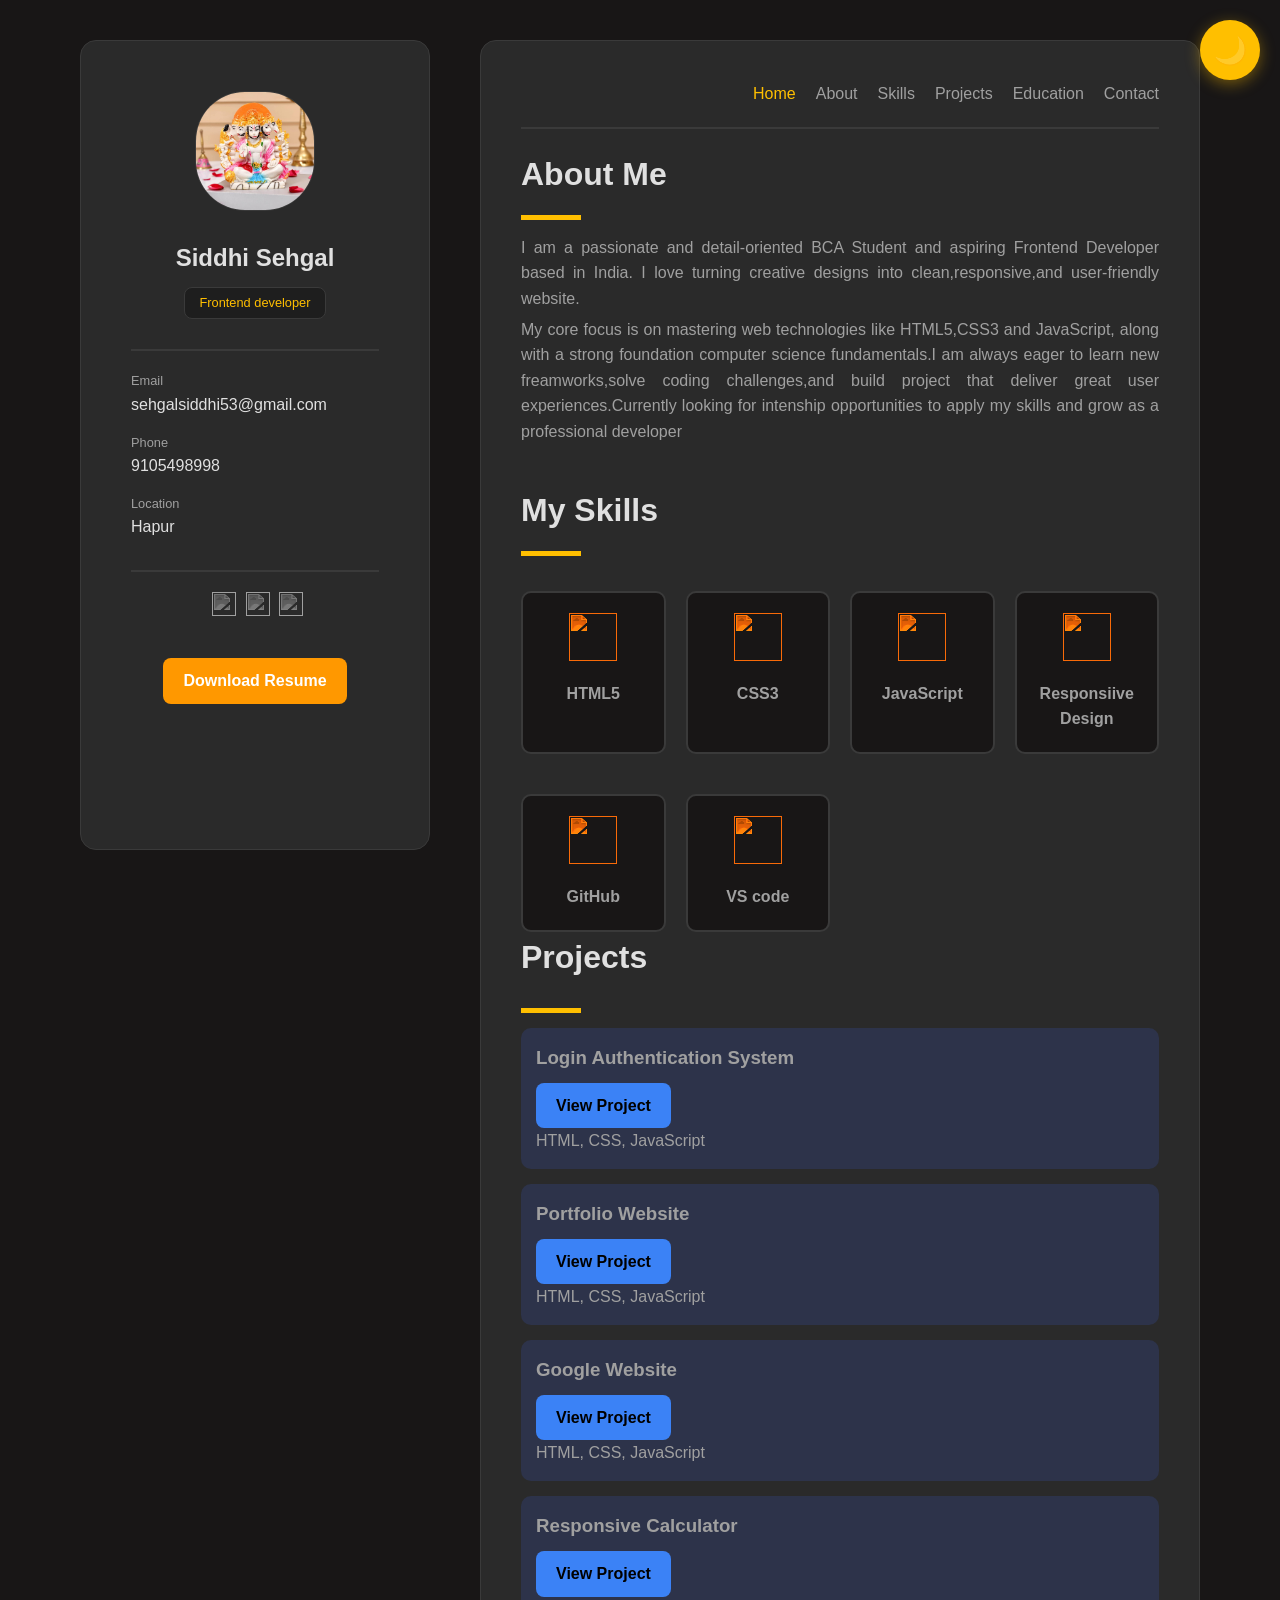
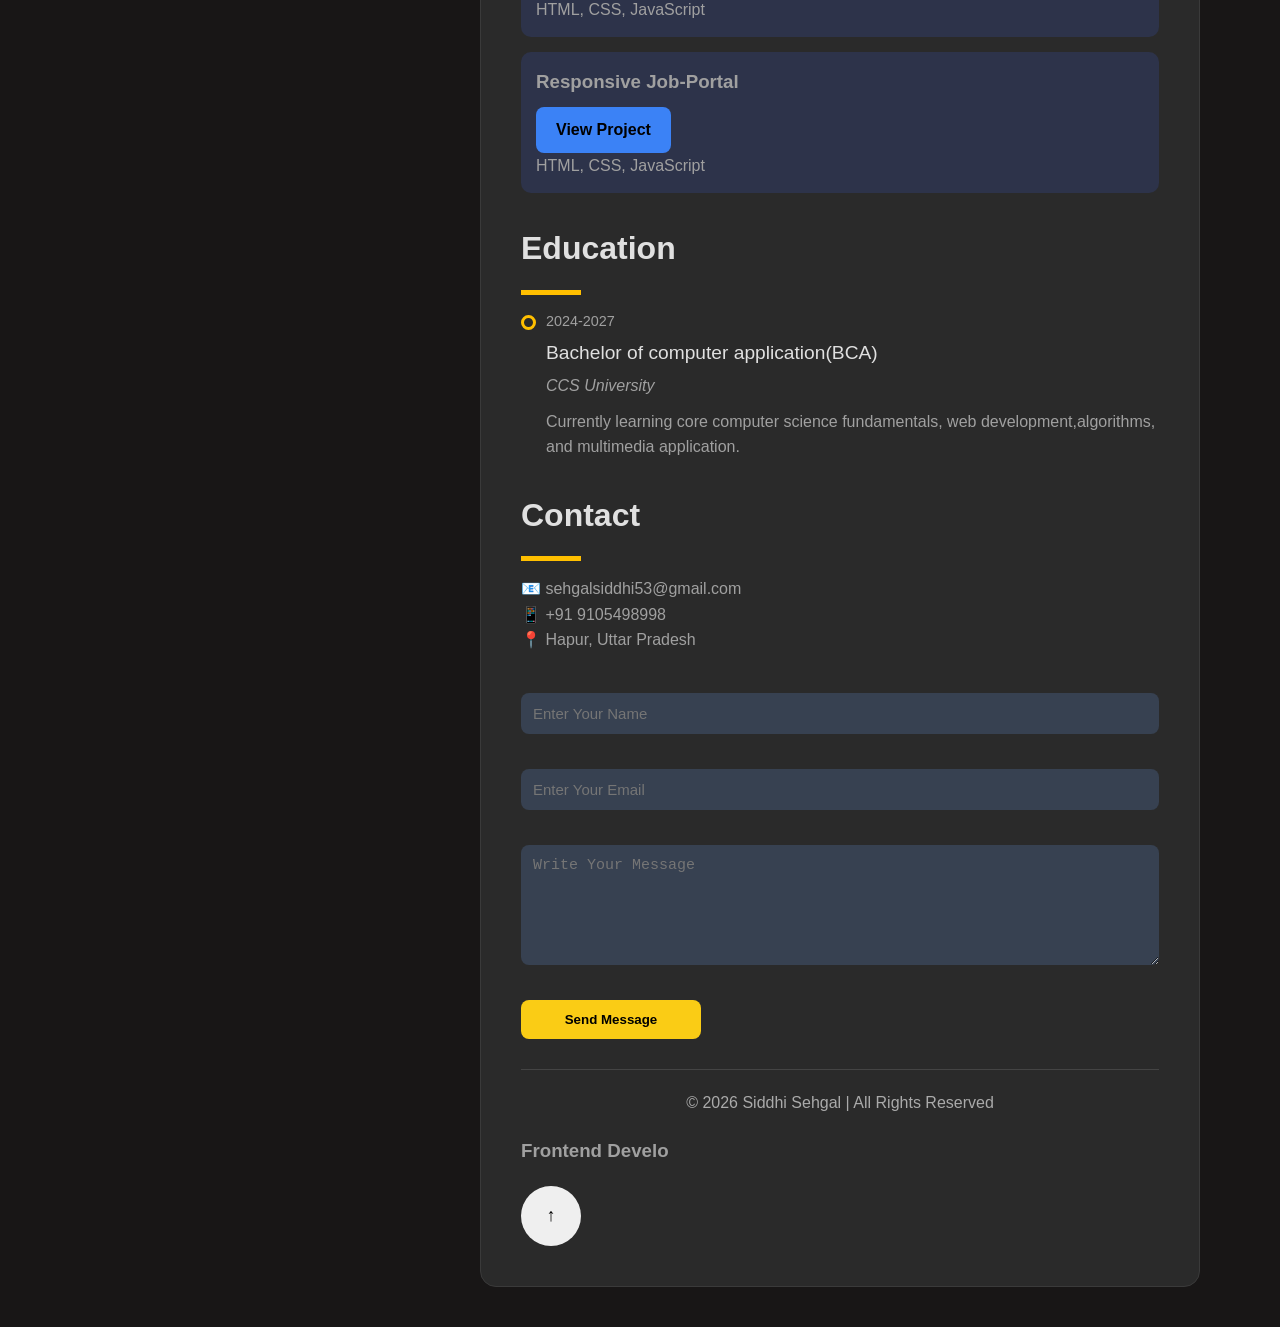
==== commit 066361a5: "Add files via upload" ====
--- a/index.html
+++ b/index.html
@@ -3,311 +3,223 @@
 <head>
     <meta charset="UTF-8">
     <meta name="viewport" content="width=device-width, initial-scale=1.0">
-    <title>Dream Travels|Explore The World</title>
-    <link rel="stylesheet" href="style.css">
+    <title>portofolia</title>
+    <link rel="stylesheet" href="portofolia.css">
 </head>
 <body>
-    <div class="container">
-        
-    <div id="navigation">
-
-        <div class="logo">
-        <h2>✈Dream Travels</h2>
-        <p>Explore The World</p>
+    
+    <div class="container"> 
+     <div class="sidebar">
+        <div class="profile">
+        
+            <img src="lord.jpg" alt="">
+            <h2>Siddhi Sehgal</h2>
+            <p>Frontend developer</p>
         </div>
 
-        <nav>
-            <a href="#home" class="active">Home</a>
-            <a href="#popular">Destinations</a>
-            <a href="#package">Packages</a>
-           <a href="#service">Services</a>
-            <a href="#choose">About Us</a>
-           <a href="#footer">Contact</a>
-            <button type="button" id="btn">Book Now</button>
+        <div class="contact">
+            <div class="email">
+                <h3 class="label">Email</h3>
+                <a href=" mailto:sehgalsiddhi53@gmail.com" class="value"> sehgalsiddhi53@gmail.com</a>
+            </div>
+             <div class="phone">
+                <h3 class="label">Phone</h3>
+                <a href="tele:9105498998" class="value">9105498998</a>
+            </div>
+             <div class="location">
+                <h3 class="label">Location</h3>
+                <p class="value">Hapur</p>
+            </div>
+
+
+        </div>
+        
+        <div class="social"> 
+            <a href=""> <img src="https://simpleicons.org/icons/x.svg" alt=""></a>
+            <a href=""> <img src="https://simpleicons.org/icons/git.svg" alt=""></a>
+            <a href=""> <img src="https://www.svgrepo.com/show/157006/linkedin.svg" alt=""></a>
+        </div>
+        <div class="text">
+     <a href="resume.pdf" download class="resume-btn">
+    Download Resume
+</a>
+</div>
+        
+       </div>
+    
+       <div class="main">
+
+         <div id="navigation">
+            <nav>
+                <a href="#Home" class="active">Home</a>
+                <a href="#about">About</a>
+                <a href="#skills">Skills</a>
+                <a href="#projects">Projects</a>
+                <a href="#education">Education</a>
+                <a href="#contact">Contact</a>
             </nav>
-             
+
+         </div>
+         <div id="about">
+            <h2 class="heading">About Me</h2>
+            <div class="line"></div>
+            <p class="contant">I am a passionate and detail-oriented BCA Student and aspiring Frontend Developer based in India. I love turning creative designs into clean,responsive,and user-friendly website.</p>
+            <p class="contant">My core focus is on mastering web technologies like HTML5,CSS3 and JavaScript, along with a strong foundation computer science fundamentals.I am always eager to learn new freamworks,solve coding challenges,and build project that deliver great user experiences.Currently looking for intenship opportunities to apply my skills and grow as a professional developer</p>
+         </div>
+         <div id="skills">
+            <h2 class="heading">My Skills</h2>
+            <div class="line"></div>
+            <div class="grid ">
+                <div class="item">
+                    <img src="https://simpleicons.org/icons/html5.svg" alt="">
+                    <h3>HTML5</h3>
+                </div>
+                <div class="item">
+                    <img src="https://simpleicons.org/icons/css.svg" alt="">
+                    <h3>CSS3</h3>
+                </div>
+                <div class="item">
+                    <img src="https://simpleicons.org/icons/javascript.svg" alt="">
+                    <h3>JavaScript</h3>
+                </div>
+
+                 <div class="item">
+                    <img src="https://img.icons8.com/?size=48&id=EU4l3hAxsMPs&format=png" alt="">
+                    <h3>Responsiive Design</h3>
+                </div>
+
+                <div class="item">
+                    <img src="https://simpleicons.org/icons/github.svg" alt="">
+                    <h3>GitHub</h3>
+                </div>
+
+                <div class="item">
+                    <img src="https://img.icons8.com/?size=48&id=9OGIyU8hrxW5&format=png" alt="">
+                    <h3>VS code</h3>
+                </div>
+
+
+            </div>
+         </div>
+
+         
+
+<div id="projects">
+    <h2 class="pro">Projects</h2>
+    <div class="line"></div>
+
+    <div class="project-card">
+    <h3>Login Authentication System</h3>
+    <a href="Login.html" class="project-btn">
+    View Project
+</a>
+    <p>HTML, CSS, JavaScript</p>
+</div>
+
+<div class="project-card">
+    <h3>Portfolio Website</h3>
+    <a href="index.html" class="project-btn">
+    View Project
+    </a>
+    <p>HTML, CSS, JavaScript</p>
+    
+    
+</div>
+<div class="project-card">
+    <h3> Google Website</h3>
+    <a href="Google form.html" class="project-btn">
+    View Project
+    </a>
+    <p>HTML, CSS, JavaScript</p>
+    
+    
+</div>
+
+<div class="project-card">
+    <h3> Responsive Calculator</h3>
+    <a href="calculator/index.html" class="project-btn">
+    View Project
+    </a>
+    <p>HTML, CSS, JavaScript</p>
+    
+    
+</div>
+
+<div class="project-card">
+    <h3> Responsive Job-Portal</h3>
+    <a href="job-portal/index.html" class="project-btn">
+    View Project
+    </a>
+    <p>HTML, CSS, JavaScript</p>
+    
+    
+</div>
+</div>
+
+
+         
+         <div id="education">
+            <h2 class="heading">Education</h2>
+            <div class="line"></div>
+            <div class="edtech">
+                <div class="first">
+                    <div class="year">2024-2027</div>
+                    <h3 class="degree">Bachelor of computer application(BCA)</h3>
+                    <p class="college">CCS University</p>
+                    <p class="work">Currently learning core computer science fundamentals, web development,algorithms, and multimedia application.</p>
+        <div class="goal"></div>
+        
+                </div>
+
+                        
+        
+         </div>
+         
+
+
+         <div id="portfolio">
+            <h2 class="heading">Contact </h2>
+            <div class="line"></div>
+            <div class="contact-info">
+
+                
+                    
+                <p>📧 sehgalsiddhi53@gmail.com</p>
+    <p>📱 +91 9105498998</p>
+    <p>📍 Hapur, Uttar Pradesh</p>
+
+    <form >
+
+        <input type="text" placeholder="Enter Your Name">
+
+<input type="email" placeholder="Enter Your Email">
+
+<textarea placeholder="Write Your Message"></textarea>
+
+
+            
+         <button type="submit">Send Message</button>
+</form>
+            
+            
+         </div>
+
+         <footer>
+    <p>© 2026 Siddhi Sehgal | All Rights Reserved</p>
+</footer>
+
+<h3 id="typing"></h3>
+
+<button id="theme-btn">🌙</button>
+
+<button id="topBtn">↑</button>
+
+<script src="protfolio.js"></script>
+        
     </div>
 
-    <div id="home">
-        <h1 class="hero-title">Explore the World with Dream Travels</h1>
-        <p class="hero-text">Discover Breathacking destinations and unforgettable adventures at the best prices.</p>
-        <div class="hero-btn">
-        <button class="explore-btn">Explore Now</button>
-        <button class="book-btn">Book Your Trip</button>
-        </div>
-
-        <div class="search-box">
-            <input type="text" id="searchInput" placeholder="Search Destination">
-            <button id="searchBtn">Search</button>
-        </div>
-    </div>
-
-    <section class="stats">
-
-    <div class="stat">
-        <h2>500+</h2>
-        <p>Happy Travelers</p>
-    </div>
-
-    <div class="stat">
-        <h2>120+</h2>
-        <p>Destinations</p>
-    </div>
-
-    <div class="stat">
-        <h2>10+</h2>
-        <p>Years Experience</p>
-    </div>
-
-    <div class="stat">
-        <h2>24/7</h2>
-        <p>Customer Support</p>
-    </div>
-
-</section>
-
-    <div id="popular">
-        <p>Best Place to visit</p>
-        <h2>Popular Destinations 🧑🏼‍✈️</h2>
-        <div class="grid">
-            <div class="photo">
-                <img src="images/images (1).jfif" alt="paris">
-             <h2>Paris</h2>
-             <p>🌐France</p>
-        </div>
-        <div class="photo">
-            <img src="images/image2.jfif" alt="bali">
-             <h2>Bali</h2>
-             <p>🌐Indonesia</p>
-        </div>
-        <div class="photo">
-            <img src="images/images3.jfif" alt="dubai">
-             <h2>Dubai</h2>
-             <p>🌐UAE</p>
-        </div>
-        <div class="photo">
-            <img src="images/image4.jfif" alt="Switzerland">
-             <h2>Switzerland</h2>
-             <p>🌐Switzerland</p>
-        </div>
-        <div class="photo">
-            <img src="images/images 5.jfif" alt="maldives">
-             <h2>Maldives</h2>
-             <p>🌐Maldives</p>
-        </div>
-        <div class="photo">
-            <img src="images/images 6.jfif" alt="goa">
-             <h2>Goa</h2>
-             <p>🌐India</p>
-        </div>
-         </div>
-    </div>
-
-     <div id="service">
-       <h2>Our Services</h2>
-       <p>Everything you need for a hassle-free journey.</p>
-       <div class="grid-2">
-        <div class="hotel">
-            <h1>🛫✈️🛬</h1>
-            <h3>Flight Booking</h3>
-            <p>Book flight to any destination worldwide at the best prices.</p>
-        </div>
-        <div class="hotel">
-            <h1>🏢</h1>
-            <h3>Hotel Booking</h3>
-            <p>Find the perfect stays from budget to luxury hotels.</p>
-        </div>
-        <div class="hotel">
-            <h1>💼</h1>
-            <h3>Tour Packages</h3>
-            <p>Amazing tour packages crafted just for you.</p>
-        </div>
-        <div class="hotel">
-            <h1>🎫</h1>
-            <h3>Visa Assistance</h3>
-            <p>Get easy visa assistance for stress free travels🎫.</p>
-        </div>
-       </div>
-     </div>
-     
-       <div id="choose">
-         <h2>Why Choose Us?</h2>
-         <p>We make every journey comfortable,safe,and unforgettable.</p>
-         <div id="main">
-          <div class="card">
-           <h2>⭐ Best Price Guarantee</h2>
-          </div>
-          <div class="card">
-           <h2>🍀🤞✨ Safe Travels</h2>
-          </div>
-          <div class="card">
-           <h2>📞24/7 Customers Support</h2>
-          </div>
-          <div class="card">
-           <h2>🤵Expert Guides</h2>
-          </div>
-         </div>
-       </div>
-
-
-       <div id="package">
-           <h2>Popular tour Packages</h2>
-           <p>Choose the perfect package for your next Advanture.</p>
-          <div class="package-card">
-            <img src="images/image2.jfif" alt="bali">
-           <h3>Bali</h3>
-           <p>4 Days/3 Nights</p>
-           <p class="price">₹24,999</p>
-           <button>Book Now</button>
-          </div>
-          <div class="package-card">
-            <img src="images/image4.jfif" alt="">
-           <h3>Switzerland</h3>
-           <p>7 Days/6 Nights</p>
-           <p class="price">₹70,999</p>
-           <button>Book Now</button>
-          </div>
-          <div class="package-card">
-            <img src="images/images 5.jfif" alt="">
-           <h3>Maldives</h3>
-           <p>4 Days/3 Nights</p>
-           <p class="price">₹39,999</p>
-           <button>Book Now</button>
-          </div>
-       </div>
-
-       <div class="testimonials">
-        <h2>What Our Travelers Say</h2>
-        <p>Hear from our happy customers who have explored the world with dream travel.</p>
-        <div class="test-container">
-            <h1>👨</h1>
-         <h3>Rahul Sharma</h3>
-         <p>⭐⭐⭐⭐⭐</p>
-         <p>"Amazing experience! Everything was perfectly organized. Highly recommended!"</p>
-        </div>
-        <div class="test-container">
-            <h1>👩</h1>
-         <h3>Priya Mehta</h3>
-         <p>⭐⭐⭐⭐⭐</p>
-         <p>The hotel and flight booking process was smooth. Loved every moment of my trip.</p>
-        </div>
-        <div class="test-container">
-             <h1>👩</h1>
-         <h3>Emma Wilson</h3>
-         <p>⭐⭐⭐⭐⭐</p>
-         <p>Dream travel made my vacation unforgettable. Excellent service and support.</p>
-        </div>
-       </div>
-
-       <div id="gallery">
-        <h2>Explore Our Gallery</h2>
-        <p>Discover beautiful destinations from around the world.</p>
-        <div class="gallery-card">
-           <img src="images/image2.jfif" alt="">
-        </div>
-        <div class="gallery-card">
-           <img src="images/image4.jfif" alt="">
-        </div>
-        <div class="gallery-card">
-           <img src="images/images 5.jfif" alt="">
-        </div>
-        <div class="gallery-card">
-           <img src="images/images (1).jfif" alt="">
-        </div>
-        
-       </div>
-
-         <section class="newsletter">
-
-    <h2>Subscribe to Our Newsletter</h2>
-
-    <p>Get the latest travel deals, offers, and destination updates directly in your inbox.</p>
-
-    <div class="newsletter-box">
-        <input type="email" placeholder="Enter your email" id="newsletterEmail" required>
-        <button>Subscribe</button>
-    </div>
-
-</section>
-
-<footer id="footer">
-
-    <div class="footer-container">
-
-        <div class="footer-box">
-            <h2>🌍 Dream Travels</h2>
-            <p>
-                Explore the world with us. We provide the best travel
-                packages at affordable prices.
-            </p>
-        </div>
-
-        <div class="footer-box">
-            <h3>Contact Us</h3>
-            <p>📍 Delhi, India</p>
-            <p>📞 +91 9876543210</p>
-            <p>✉️ info@dreamtravels.com</p>
-        </div>
-
-        <div class="footer-box">
-            <h3>Follow Us</h3>
-            <p>📘 Facebook</p>
-            <p>📷 Instagram</p>
-            <p>🐦 Twitter</p>
-            <p>▶️ YouTube</p>
-        </div>
-
-    </div>
-
-    <hr>
-
-    <p class="copyright">
-        © 2026 Dream Travels | All Rights Reserved
-    </p>
-
-</footer>
-</div>
-
-    
-    <!-- Booking Modal -->
-
-<div id="bookingModal" class="modal">
-
-<div class="modal-content">
-
-<span class="close">&times;</span>
-
-<h2>Book Your Trip ✈️</h2>
-
-<form id="bookingForm">
-
-<input type="text" id="name" placeholder="Full Name" required>
-
-<input type="email" id="email" placeholder="Email" required>
-
-<input type="tel" id="phone" placeholder="Phone Number" required>
-
-<select id="destination" required>
-<option value="">Select Destination</option>
-<option>Paris</option>
-<option>Bali</option>
-<option>Dubai</option>
-<option>Switzerland</option>
-<option>Maldives</option>
-<option>Goa</option>
-</select>
-
-<input type="date" id="date" required>
-
-<input type="number" id="people" placeholder="No. of Travelers" required>
-
-<button type="submit">Confirm Booking</button>
-
-</form>
-
-</div>
-
-</div>
-<script src="style.js"></script>
+    
+
+    
 </body>
 </html>
--- a/portofolia.css
+++ b/portofolia.css
@@ -0,0 +1,464 @@
+*{
+    padding: 0%;
+    margin: 0;
+    box-sizing: border-box;
+}
+
+body{
+    background-color: #181616;
+    font-family: sans-serif;
+    color: #a0a0a0;
+    line-height: 1.6;
+    
+}
+
+.container{
+    display: grid;
+    max-width: 1200px;
+    grid-template-columns: 350px 1fr;
+    gap: 50px;
+    padding: 40px;
+    margin: auto;
+}
+
+.sidebar{
+    height: 90vh;
+    background-color: #2a2a2a;
+    border: 1px solid #3a3a3a;
+    border-radius: 16px;
+    padding: 50px;
+    position: sticky;
+    top: 40px;
+
+}
+
+.main{
+    background-color: #2a2a2a;
+    border: 1px solid #3a3a3a;
+    border-radius: 16px;
+    padding: 40px;
+    
+    
+}
+
+.profile{
+ text-align: center;
+}
+
+.profile img{
+    height: 120px;
+    width: 120px;
+    border-radius: 50px;
+    border: 1px solid #3a3a3a;
+}
+
+.profile h2{
+    font-size: 1.5rem;
+    font-weight: 800;
+    margin-top: 20px;
+    color: #e0e0e0;;
+}
+
+.profile p{
+    background-color: #1e1e1e;
+    padding: 5px 15px;
+    color: #ffbf00;
+    border: 1px solid #3a3a3a;
+    font-size: 0.8rem;
+    border-radius: 8px;
+    display: inline-block;
+    margin-top: 10px;
+
+
+}
+
+.contact{
+    margin-top: 30px;
+    border-top: 2px solid #3a3a3a;
+    padding-top: 20px;
+
+}
+.label{
+    font-weight: 500;
+    font-size: 0.8rem;
+    color: #a0a0a0;
+}
+.value{
+    color: #e0e0e0;
+    text-decoration: none;
+}
+
+.email,.phone{
+    margin-bottom: 15px;
+}
+
+.social{
+    margin-top: 30px;
+    border-top: 2px solid #3a3a3a;
+    padding-top: 20px;
+    text-align: center;
+}
+
+.social img{
+    height: 24px;
+    width: 24px;
+    margin-left: 5px;
+    filter: grayscale(1) invert(0.7);
+    transition: filter 0.3s ease;
+}
+
+.social img:hover{
+    filter: grayscale(0) invert(0);
+}
+
+
+
+#navigation{
+    border-bottom: 2px solid #3a3a3a;
+    margin-bottom: 20px;
+    padding-bottom: 20px;
+    
+    
+
+}
+
+nav{
+    display: flex;
+    justify-content: flex-end;
+    
+    
+    
+       
+}
+.active{
+    color: #ffbf00;
+    
+}
+
+nav a{
+    text-decoration: none;
+    color: #a0a0a0;
+    font-weight: 500;
+    transition: color 0.3s ease;
+    display: inline-block;
+    margin-left: 20px;
+    
+    
+    
+
+}
+
+nav a:hover{
+    color: #ffbf00;
+}
+
+/*about me */
+
+.heading{
+    color: #e0e0e0;
+    font-size: 2rem;
+    margin-bottom: 15px;
+}
+
+.line{
+    width: 60px;
+    height: 5px;
+    background-color: #ffbf00;
+    margin-bottom: 15px;
+}
+
+.contant{
+    text-align: justify;
+    margin-bottom: 5px;
+}
+#about{
+    margin-bottom: 40px;
+}
+
+/*SKILLS section*/
+
+
+
+.grid{
+    display: grid;
+    grid-template-columns: repeat(auto-fit ,minmax(120px, 1fr));
+    gap:20px;
+
+}
+
+.item{
+    padding: 20px;
+    border-radius: 10px;
+    border: 2px solid #3a3a3a;
+     background-color: #181616;
+    text-align: center;
+    margin-top: 20px;
+    transition: transform 0.3s ease box-shadow 0.3s ease;
+     
+
+}
+
+.item img{
+    height: 48px;
+    width: 48px;
+    filter: invert(72%)sepia(95%)saturate(771%)hue-rotate(352deg)brightness(103%)contrast(106%);
+    margin-bottom: 20px;
+    
+
+
+}
+
+
+
+.item h3{
+    font-size: 1rem;
+    font-weight: 500px;
+
+}
+
+.item:hover{
+    transform: scale(1.1);
+    box-shadow: 0px 0px 10px 5px rgba(0, 0, 0, 0.3);
+}
+
+
+#project{
+    margin-top: 30px;
+}
+
+.pro{
+    color: #e0e0e0;
+    font-size: 2rem;
+    margin-bottom: 25px;
+}
+
+.project-card{
+    background: #2d334a;
+    padding: 15px;
+    margin-top: 15px;
+    border-radius: 10px;
+    transition: transform 0.3s ease, box-shadow 0.3s ease;
+
+    
+}
+.project-card:hover{
+    transform: scale(1.1);
+    box-shadow: 0px 0px 10px 5px rgba(0, 0, 0, 0.3);
+
+}
+
+
+
+
+
+
+/*education*/
+#education{
+    margin-top: 30px;
+}
+
+
+
+.year{
+    font-size: 0.9rem;
+    color: #a0a0a0;
+    margin-bottom: 5px;
+
+}
+.degree{
+    color: #e0e0e0;
+    font-size: 1.2rem;
+    font-weight: 500;
+    margin-bottom: 5px;
+}
+
+.college{
+    color: #a0a0a0;
+    margin-bottom: 10px;
+    font-style: italic;
+}
+.work{
+    color: #a0a0a0;
+}
+
+.first{
+    position: relative;
+    padding-left: 25px;
+}
+.goal{
+    height: 15px;
+    width: 15px;
+    border-radius: 50px;
+    border: 3px solid #ffbf00 ;
+    position: absolute;
+    top: 5px;
+    left: 0px;
+
+}
+ /*portfolio*/
+ #portfolio{
+    margin-top: 30px
+}
+
+
+
+#contact{
+    margin-top: 40px;
+}
+
+.contact-box{
+    background: #1f2937;
+    padding: 25px;
+    border-radius: 15px;
+    margin-top: 20px;
+}
+
+.contact-box p{
+    font-size: 16px;
+    margin: 12px 0;
+    color: #ffffff;
+    
+}
+
+.contact-box i{
+    color: #facc15;
+    margin-right: 10px;
+}
+
+form{
+    margin-top: 20px;
+    display: flex;
+    flex-direction: column;
+    gap: 15px;
+}
+
+form input,
+form textarea{
+    padding: 12px;
+    border: none;
+    border-radius: 8px;
+    background: #374151;
+    color: white;
+    font-size: 15px;
+    margin-top: 20px;
+}
+
+form textarea{
+    height: 120px;
+}
+
+form button{
+    width: 180px;
+    padding: 12px;
+    border: none;
+    border-radius: 8px;
+    background: #facc15;
+    color: black;
+    font-weight: bold;
+    cursor: pointer;
+    margin-top: 20px;
+}
+
+form button:hover{
+    transform: scale(1.05);
+    transition: 0.3s;
+}
+
+footer{
+    text-align: center;
+    padding: 20px;
+    margin-top: 30px;
+    color: #aaa;
+    border-top: 1px solid #444;
+}
+
+
+.light-mode{
+    background:white;
+    color:black;
+}
+
+
+section{
+    opacity:0;
+    transform:translateY(50px);
+    transition:0.8s;
+}
+
+section.show{
+    opacity:1;
+    transform:translateY(0);
+}
+
+
+
+ .resume-btn{
+    display:inline-block;
+    margin-top:35px;
+    padding:10px 20px;
+    background:#ff9800;
+    color:white;
+    text-decoration:none;
+    border-radius:8px;
+    font-weight:bold;
+    
+}
+
+.text{
+    text-align: center;
+}
+
+.resume-btn:hover{
+    background:#e68900;
+}
+
+
+.project-btn{
+    display:inline-block;
+    margin-top:10px;
+    padding:10px 20px;
+    background: #3b82f6;;
+    color:black;
+    text-decoration:none;
+    border-radius:8px;
+    font-weight:bold;
+}
+
+
+
+#topBtn{
+    width: 60px;
+    height: 60px;
+    font-size: 18px;
+    border: none;
+    border-radius: 50%;
+    cursor: pointer;
+    margin-top: 20px;
+}
+
+
+#theme-btn{
+    position: fixed;
+    top: 20px;
+    right: 20px;
+
+    width: 60px;
+    height: 60px;
+
+    border: none;
+    border-radius: 50%;
+
+    background: #ffbf00;
+    color: #181616;
+
+    font-size: 28px;
+    cursor: pointer;
+
+    z-index: 9999;
+
+    box-shadow: 0 4px 15px rgba(255,191,0,0.4);
+}
+
+
+
+
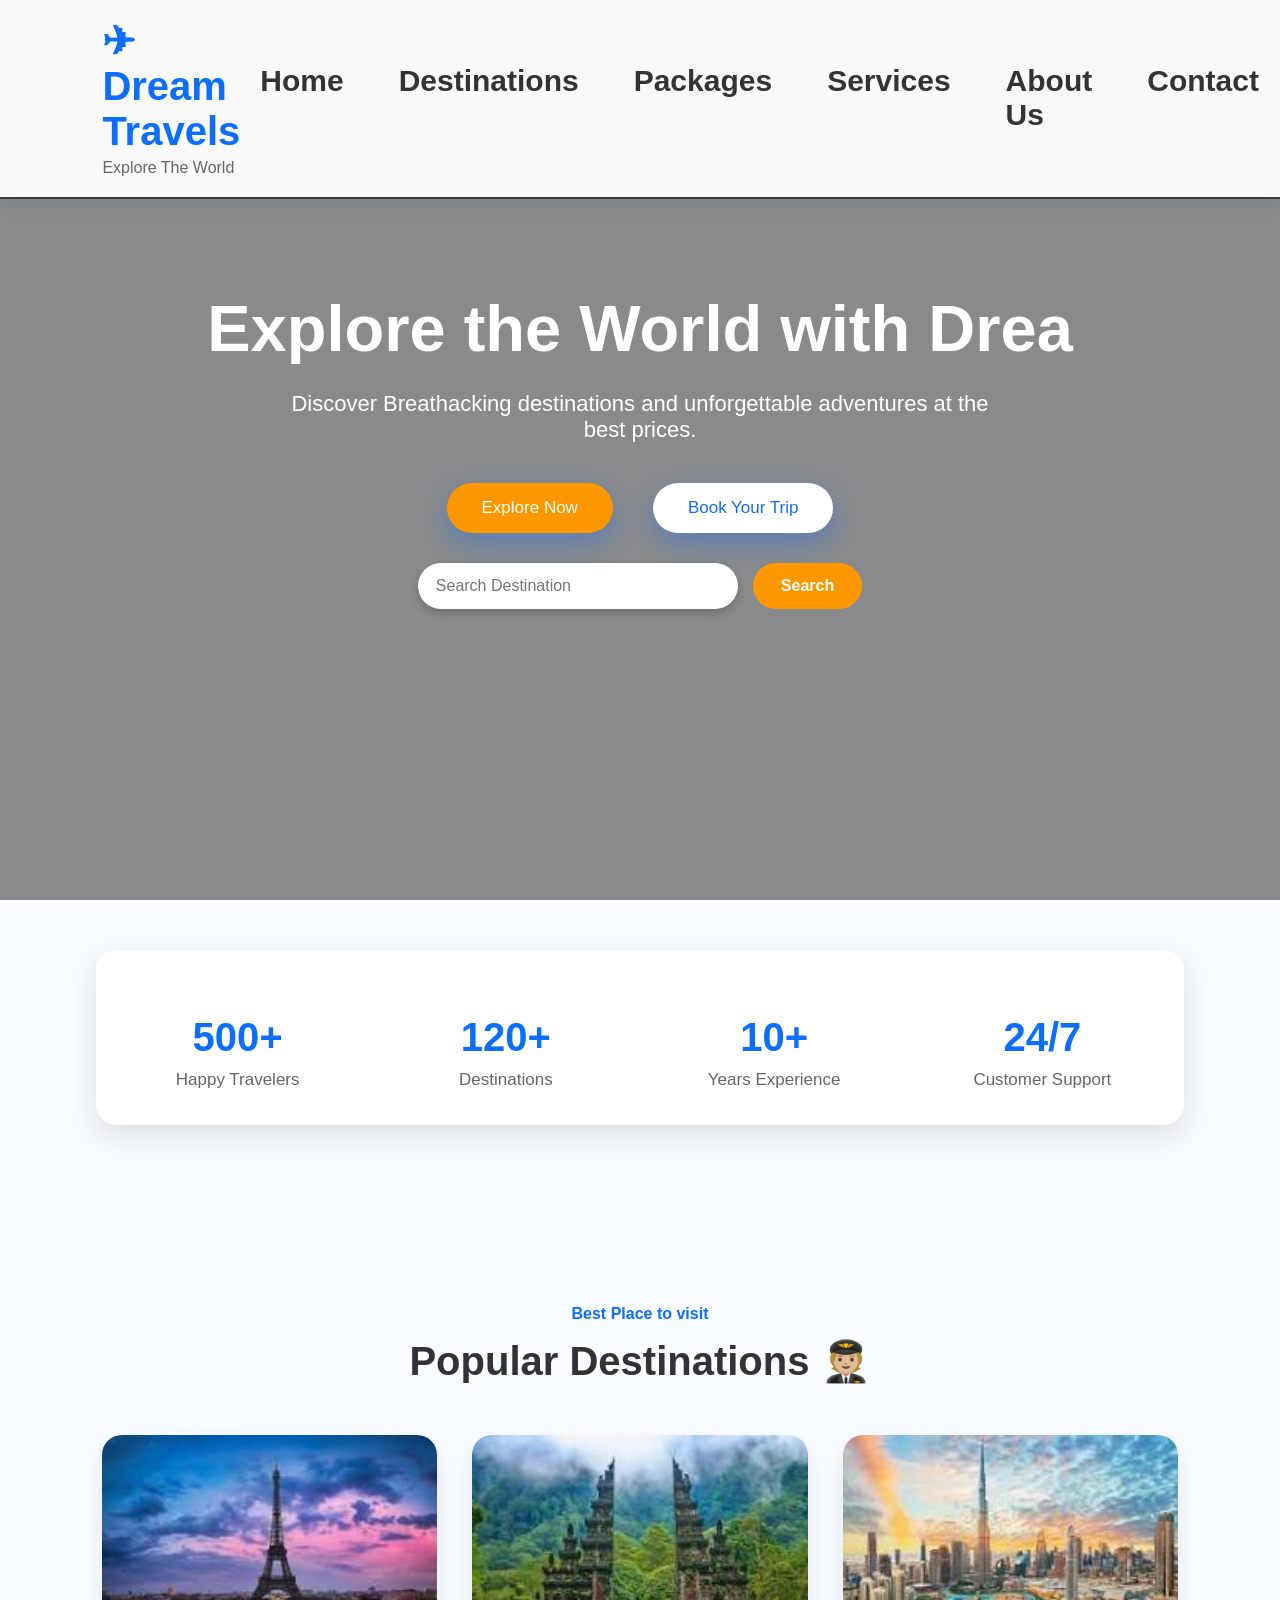
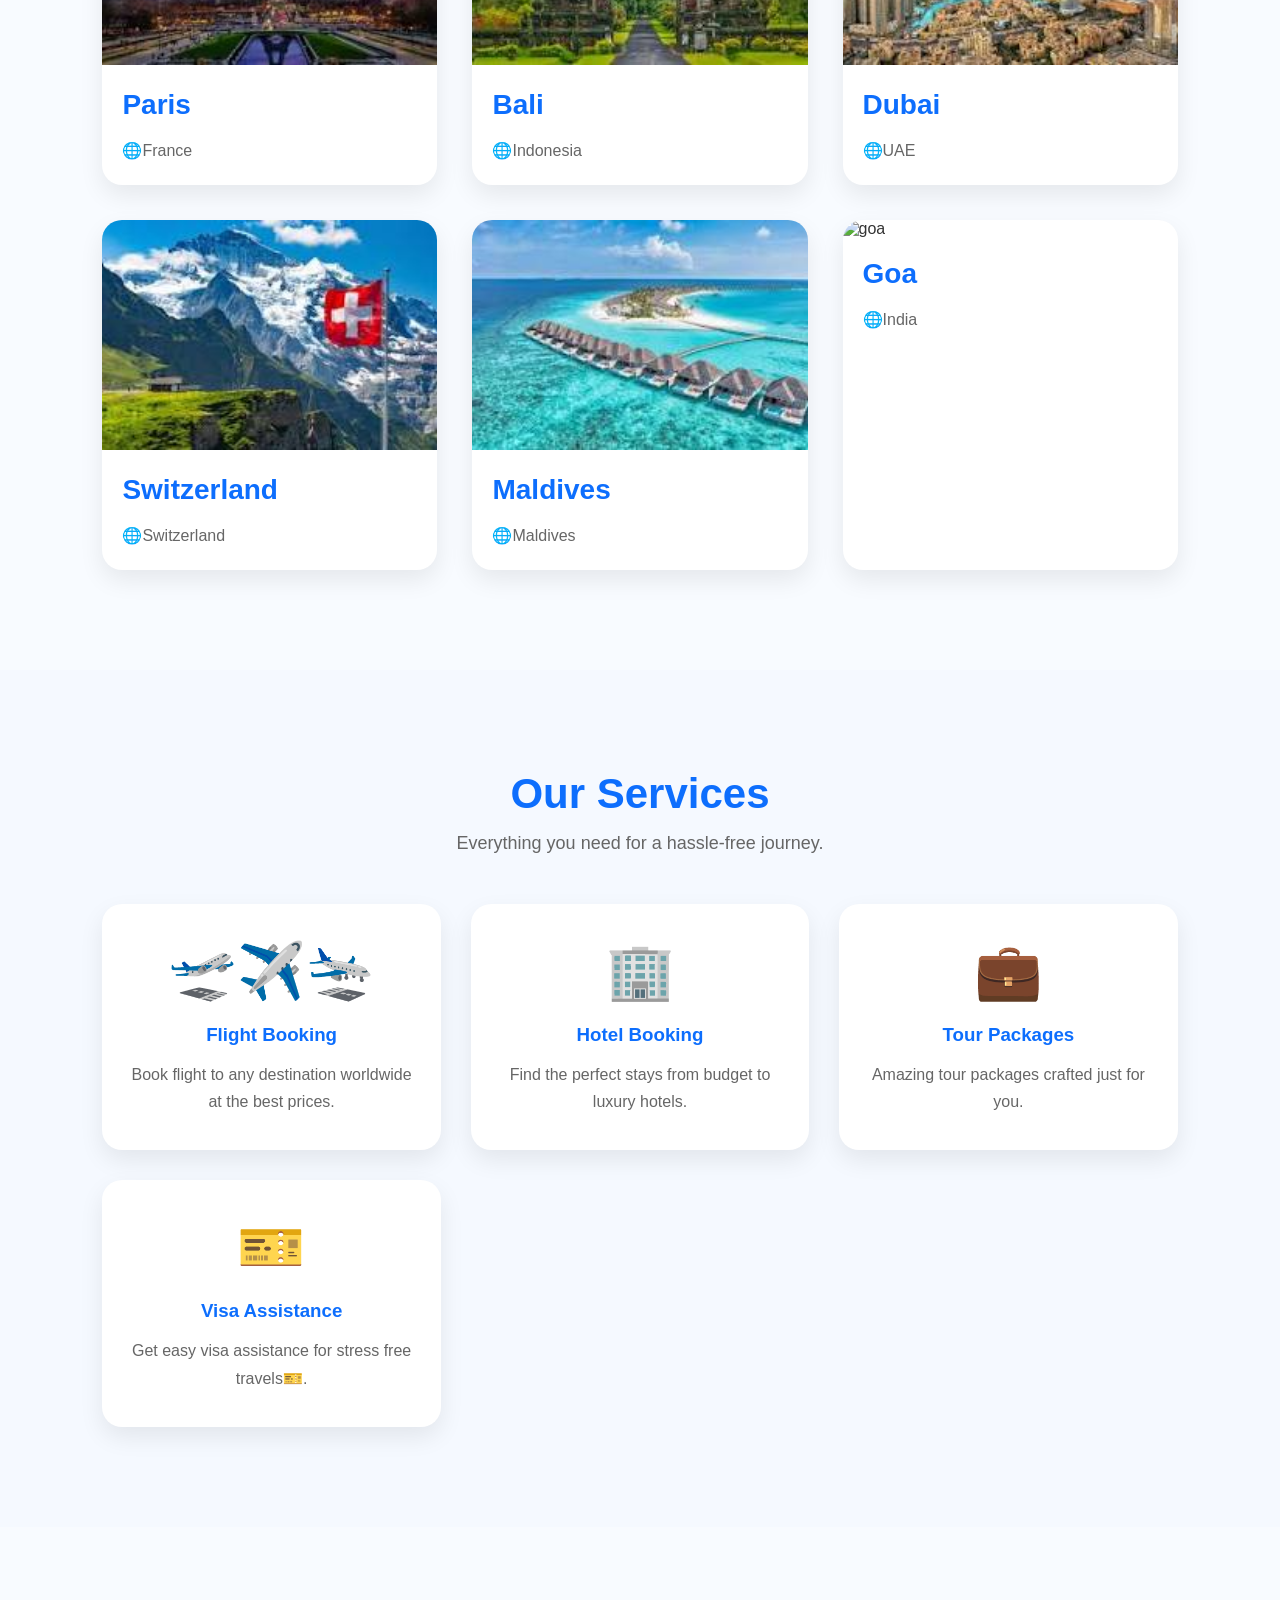
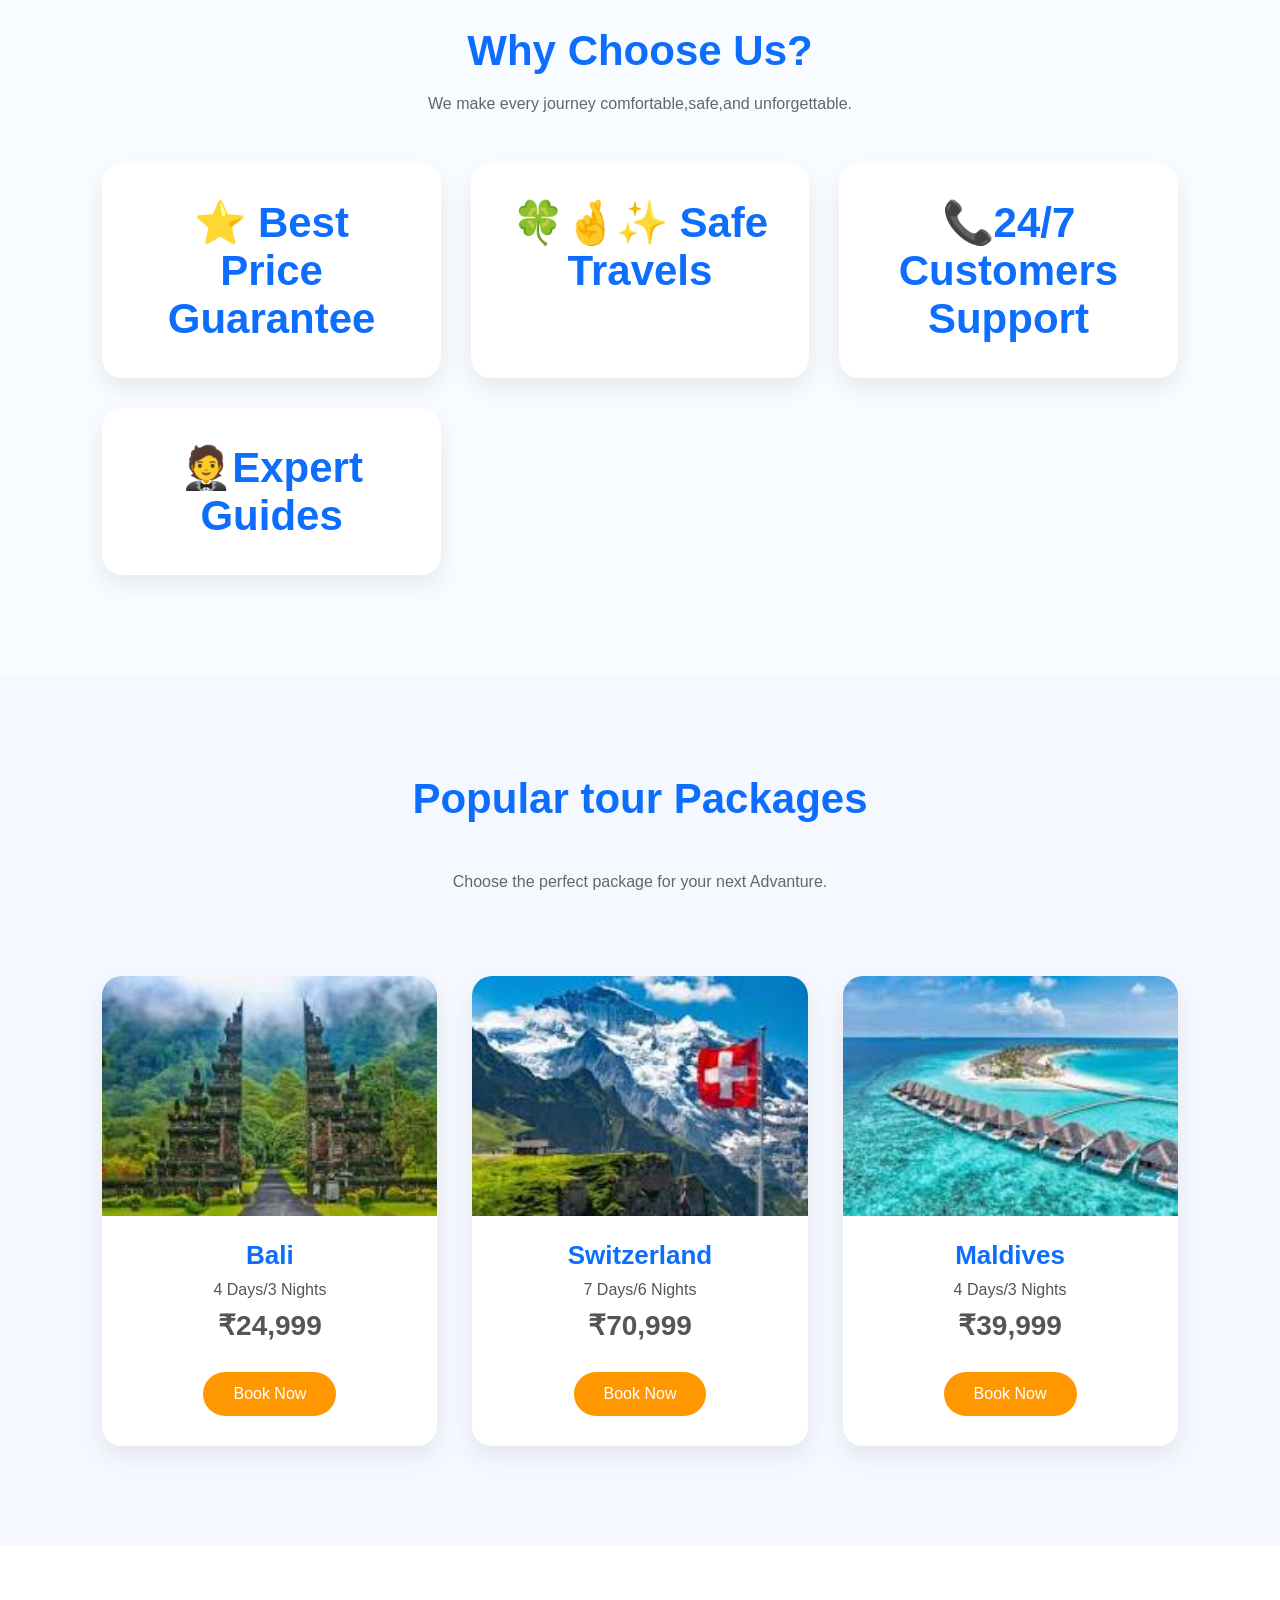
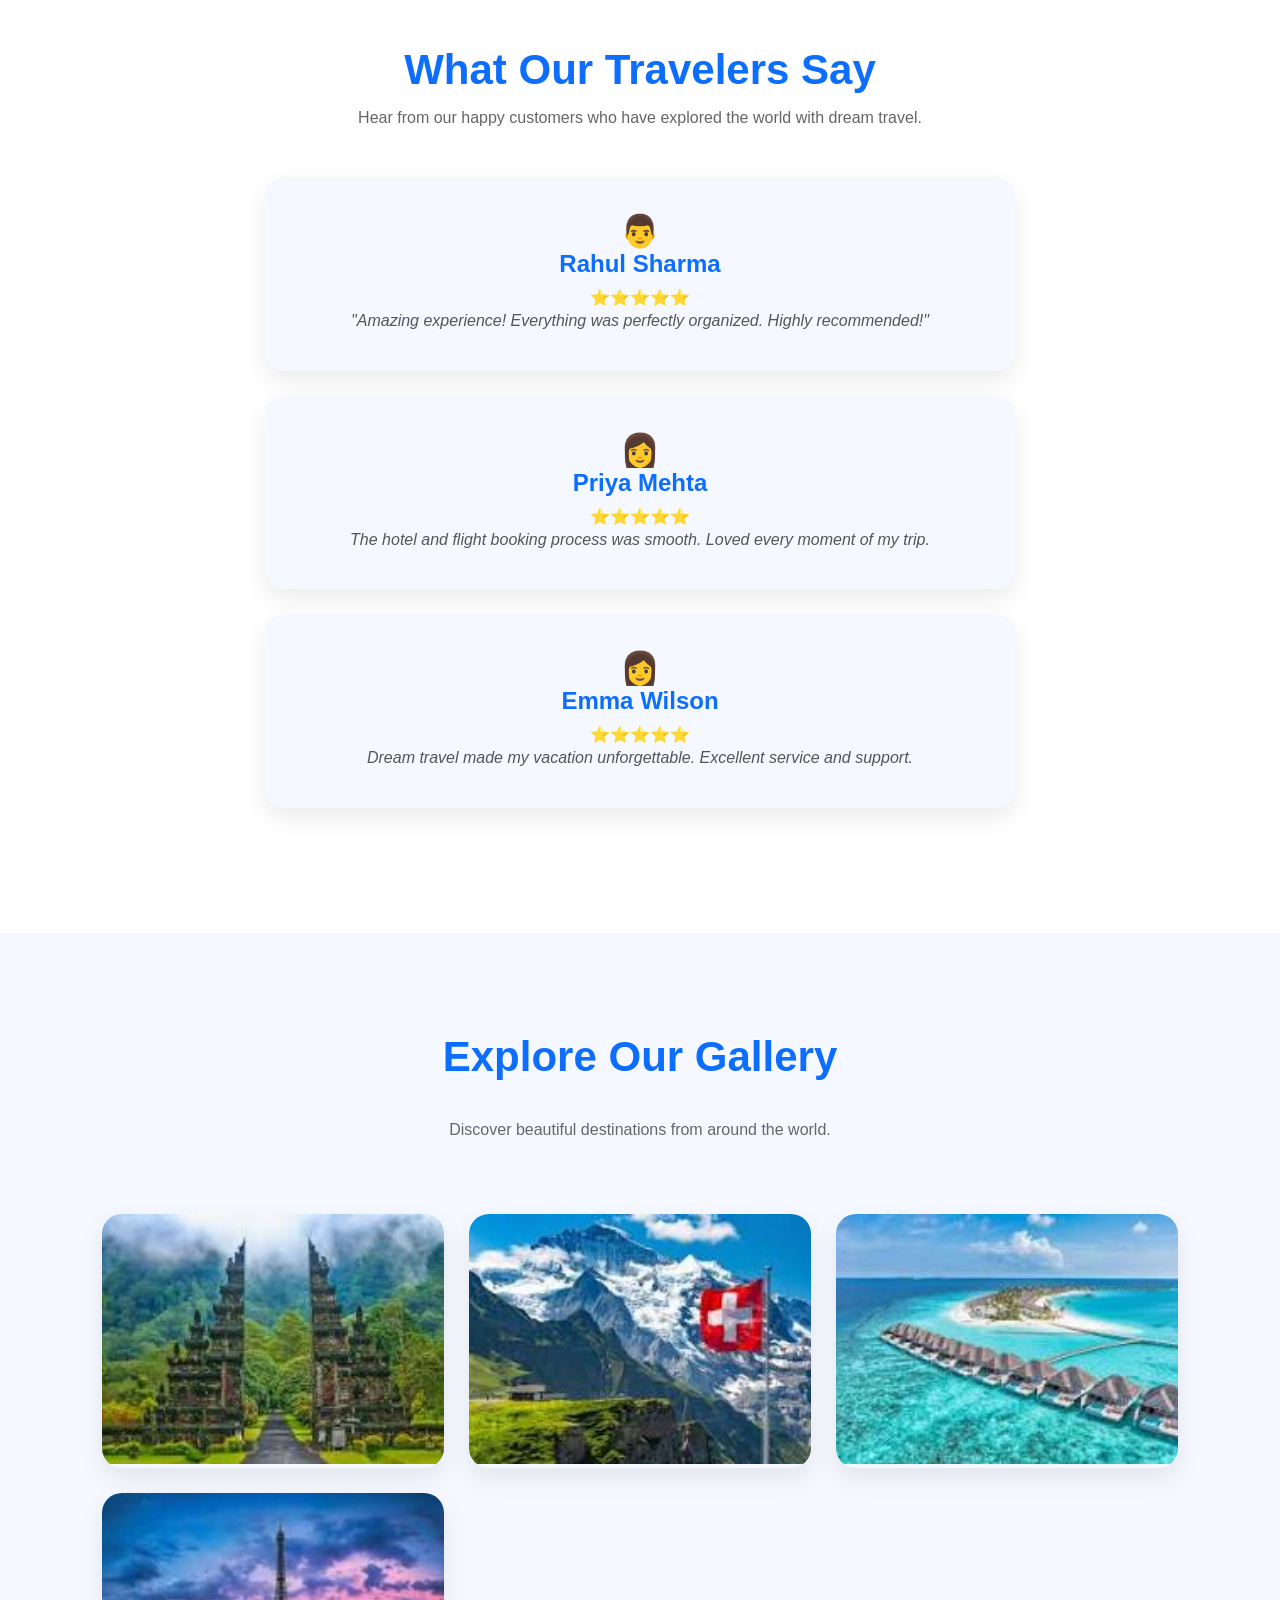
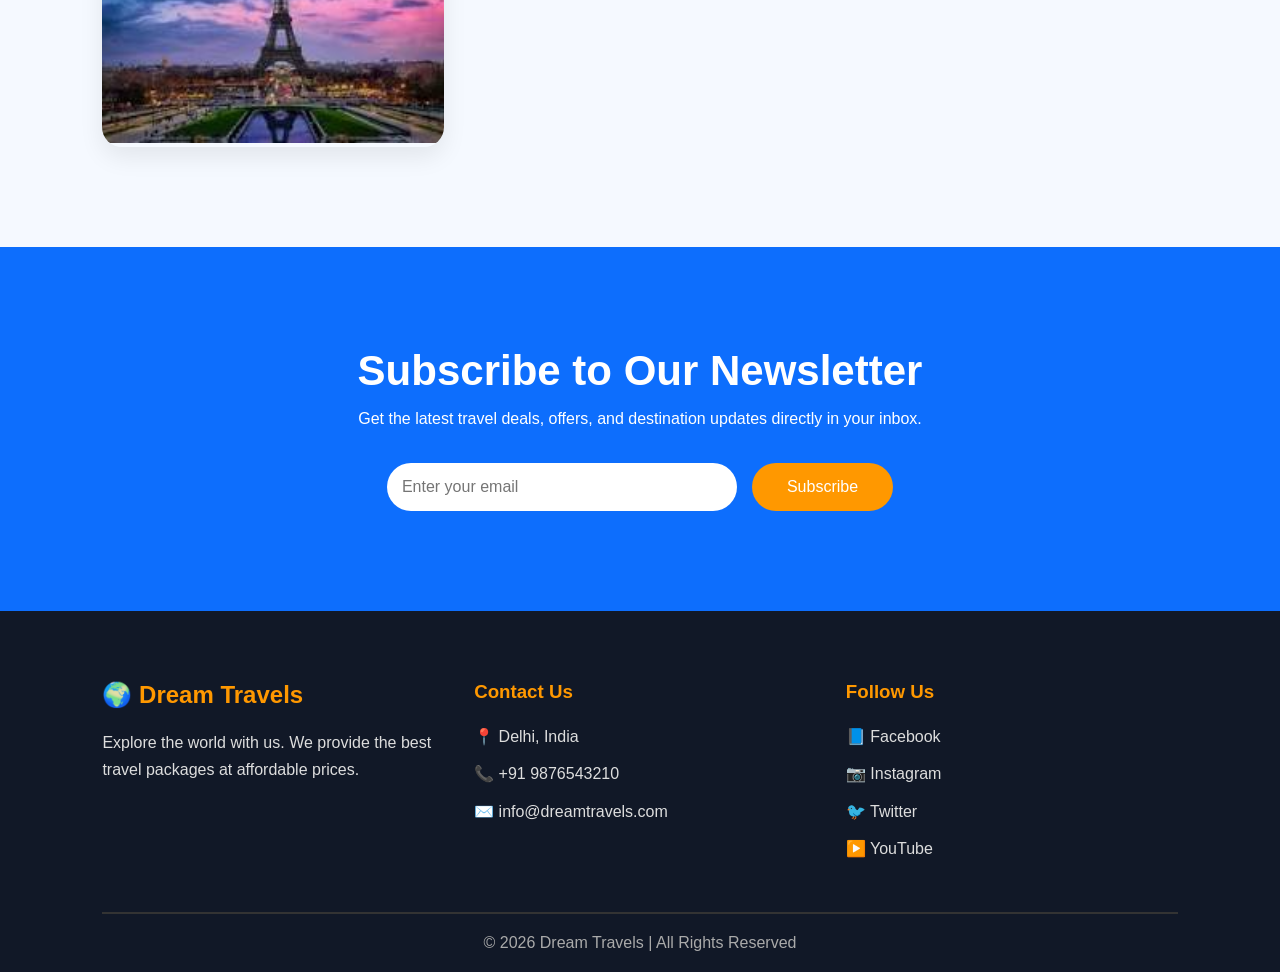
==== commit 64ee5540: "landing project" ====
--- a/index.html
+++ b/index.html
@@ -3,223 +3,311 @@
 <head>
     <meta charset="UTF-8">
     <meta name="viewport" content="width=device-width, initial-scale=1.0">
-    <title>portofolia</title>
-    <link rel="stylesheet" href="portofolia.css">
+    <title>Dream Travels|Explore The World</title>
+    <link rel="stylesheet" href="style.css">
 </head>
 <body>
+    <div class="container">
+        
+    <div id="navigation">
+
+        <div class="logo">
+        <h2>✈Dream Travels</h2>
+        <p>Explore The World</p>
+        </div>
+
+        <nav>
+            <a href="#home" class="active">Home</a>
+            <a href="#popular">Destinations</a>
+            <a href="#package">Packages</a>
+           <a href="#service">Services</a>
+            <a href="#choose">About Us</a>
+           <a href="#footer">Contact</a>
+            <button type="button" id="btn">Book Now</button>
+            </nav>
+             
+    </div>
+
+    <div id="home">
+        <h1 class="hero-title">Explore the World with Dream Travels</h1>
+        <p class="hero-text">Discover Breathacking destinations and unforgettable adventures at the best prices.</p>
+        <div class="hero-btn">
+        <button class="explore-btn">Explore Now</button>
+        <button class="book-btn">Book Your Trip</button>
+        </div>
+
+        <div class="search-box">
+            <input type="text" id="searchInput" placeholder="Search Destination">
+            <button id="searchBtn">Search</button>
+        </div>
+    </div>
+
+    <section class="stats">
+
+    <div class="stat">
+        <h2>500+</h2>
+        <p>Happy Travelers</p>
+    </div>
+
+    <div class="stat">
+        <h2>120+</h2>
+        <p>Destinations</p>
+    </div>
+
+    <div class="stat">
+        <h2>10+</h2>
+        <p>Years Experience</p>
+    </div>
+
+    <div class="stat">
+        <h2>24/7</h2>
+        <p>Customer Support</p>
+    </div>
+
+</section>
+
+    <div id="popular">
+        <p>Best Place to visit</p>
+        <h2>Popular Destinations 🧑🏼‍✈️</h2>
+        <div class="grid">
+            <div class="photo">
+                <img src="images/images (1).jfif" alt="paris">
+             <h2>Paris</h2>
+             <p>🌐France</p>
+        </div>
+        <div class="photo">
+            <img src="images/image2.jfif" alt="bali">
+             <h2>Bali</h2>
+             <p>🌐Indonesia</p>
+        </div>
+        <div class="photo">
+            <img src="images/images3.jfif" alt="dubai">
+             <h2>Dubai</h2>
+             <p>🌐UAE</p>
+        </div>
+        <div class="photo">
+            <img src="images/image4.jfif" alt="Switzerland">
+             <h2>Switzerland</h2>
+             <p>🌐Switzerland</p>
+        </div>
+        <div class="photo">
+            <img src="images/images 5.jfif" alt="maldives">
+             <h2>Maldives</h2>
+             <p>🌐Maldives</p>
+        </div>
+        <div class="photo">
+            <img src="images/images 6.jfif" alt="goa">
+             <h2>Goa</h2>
+             <p>🌐India</p>
+        </div>
+         </div>
+    </div>
+
+     <div id="service">
+       <h2>Our Services</h2>
+       <p>Everything you need for a hassle-free journey.</p>
+       <div class="grid-2">
+        <div class="hotel">
+            <h1>🛫✈️🛬</h1>
+            <h3>Flight Booking</h3>
+            <p>Book flight to any destination worldwide at the best prices.</p>
+        </div>
+        <div class="hotel">
+            <h1>🏢</h1>
+            <h3>Hotel Booking</h3>
+            <p>Find the perfect stays from budget to luxury hotels.</p>
+        </div>
+        <div class="hotel">
+            <h1>💼</h1>
+            <h3>Tour Packages</h3>
+            <p>Amazing tour packages crafted just for you.</p>
+        </div>
+        <div class="hotel">
+            <h1>🎫</h1>
+            <h3>Visa Assistance</h3>
+            <p>Get easy visa assistance for stress free travels🎫.</p>
+        </div>
+       </div>
+     </div>
+     
+       <div id="choose">
+         <h2>Why Choose Us?</h2>
+         <p>We make every journey comfortable,safe,and unforgettable.</p>
+         <div id="main">
+          <div class="card">
+           <h2>⭐ Best Price Guarantee</h2>
+          </div>
+          <div class="card">
+           <h2>🍀🤞✨ Safe Travels</h2>
+          </div>
+          <div class="card">
+           <h2>📞24/7 Customers Support</h2>
+          </div>
+          <div class="card">
+           <h2>🤵Expert Guides</h2>
+          </div>
+         </div>
+       </div>
+
+
+       <div id="package">
+           <h2>Popular tour Packages</h2>
+           <p>Choose the perfect package for your next Advanture.</p>
+          <div class="package-card">
+            <img src="images/image2.jfif" alt="bali">
+           <h3>Bali</h3>
+           <p>4 Days/3 Nights</p>
+           <p class="price">₹24,999</p>
+           <button>Book Now</button>
+          </div>
+          <div class="package-card">
+            <img src="images/image4.jfif" alt="">
+           <h3>Switzerland</h3>
+           <p>7 Days/6 Nights</p>
+           <p class="price">₹70,999</p>
+           <button>Book Now</button>
+          </div>
+          <div class="package-card">
+            <img src="images/images 5.jfif" alt="">
+           <h3>Maldives</h3>
+           <p>4 Days/3 Nights</p>
+           <p class="price">₹39,999</p>
+           <button>Book Now</button>
+          </div>
+       </div>
+
+       <div class="testimonials">
+        <h2>What Our Travelers Say</h2>
+        <p>Hear from our happy customers who have explored the world with dream travel.</p>
+        <div class="test-container">
+            <h1>👨</h1>
+         <h3>Rahul Sharma</h3>
+         <p>⭐⭐⭐⭐⭐</p>
+         <p>"Amazing experience! Everything was perfectly organized. Highly recommended!"</p>
+        </div>
+        <div class="test-container">
+            <h1>👩</h1>
+         <h3>Priya Mehta</h3>
+         <p>⭐⭐⭐⭐⭐</p>
+         <p>The hotel and flight booking process was smooth. Loved every moment of my trip.</p>
+        </div>
+        <div class="test-container">
+             <h1>👩</h1>
+         <h3>Emma Wilson</h3>
+         <p>⭐⭐⭐⭐⭐</p>
+         <p>Dream travel made my vacation unforgettable. Excellent service and support.</p>
+        </div>
+       </div>
+
+       <div id="gallery">
+        <h2>Explore Our Gallery</h2>
+        <p>Discover beautiful destinations from around the world.</p>
+        <div class="gallery-card">
+           <img src="images/image2.jfif" alt="">
+        </div>
+        <div class="gallery-card">
+           <img src="images/image4.jfif" alt="">
+        </div>
+        <div class="gallery-card">
+           <img src="images/images 5.jfif" alt="">
+        </div>
+        <div class="gallery-card">
+           <img src="images/images (1).jfif" alt="">
+        </div>
+        
+       </div>
+
+         <section class="newsletter">
+
+    <h2>Subscribe to Our Newsletter</h2>
+
+    <p>Get the latest travel deals, offers, and destination updates directly in your inbox.</p>
+
+    <div class="newsletter-box">
+        <input type="email" placeholder="Enter your email" id="newsletterEmail" required>
+        <button>Subscribe</button>
+    </div>
+
+</section>
+
+<footer id="footer">
+
+    <div class="footer-container">
+
+        <div class="footer-box">
+            <h2>🌍 Dream Travels</h2>
+            <p>
+                Explore the world with us. We provide the best travel
+                packages at affordable prices.
+            </p>
+        </div>
+
+        <div class="footer-box">
+            <h3>Contact Us</h3>
+            <p>📍 Delhi, India</p>
+            <p>📞 +91 9876543210</p>
+            <p>✉️ info@dreamtravels.com</p>
+        </div>
+
+        <div class="footer-box">
+            <h3>Follow Us</h3>
+            <p>📘 Facebook</p>
+            <p>📷 Instagram</p>
+            <p>🐦 Twitter</p>
+            <p>▶️ YouTube</p>
+        </div>
+
+    </div>
+
+    <hr>
+
+    <p class="copyright">
+        © 2026 Dream Travels | All Rights Reserved
+    </p>
+
+</footer>
+</div>
+
     
-    <div class="container"> 
-     <div class="sidebar">
-        <div class="profile">
-        
-            <img src="lord.jpg" alt="">
-            <h2>Siddhi Sehgal</h2>
-            <p>Frontend developer</p>
-        </div>
-
-        <div class="contact">
-            <div class="email">
-                <h3 class="label">Email</h3>
-                <a href=" mailto:sehgalsiddhi53@gmail.com" class="value"> sehgalsiddhi53@gmail.com</a>
-            </div>
-             <div class="phone">
-                <h3 class="label">Phone</h3>
-                <a href="tele:9105498998" class="value">9105498998</a>
-            </div>
-             <div class="location">
-                <h3 class="label">Location</h3>
-                <p class="value">Hapur</p>
-            </div>
-
-
-        </div>
-        
-        <div class="social"> 
-            <a href=""> <img src="https://simpleicons.org/icons/x.svg" alt=""></a>
-            <a href=""> <img src="https://simpleicons.org/icons/git.svg" alt=""></a>
-            <a href=""> <img src="https://www.svgrepo.com/show/157006/linkedin.svg" alt=""></a>
-        </div>
-        <div class="text">
-     <a href="resume.pdf" download class="resume-btn">
-    Download Resume
-</a>
+    <!-- Booking Modal -->
+
+<div id="bookingModal" class="modal">
+
+<div class="modal-content">
+
+<span class="close">&times;</span>
+
+<h2>Book Your Trip ✈️</h2>
+
+<form id="bookingForm">
+
+<input type="text" id="name" placeholder="Full Name" required>
+
+<input type="email" id="email" placeholder="Email" required>
+
+<input type="tel" id="phone" placeholder="Phone Number" required>
+
+<select id="destination" required>
+<option value="">Select Destination</option>
+<option>Paris</option>
+<option>Bali</option>
+<option>Dubai</option>
+<option>Switzerland</option>
+<option>Maldives</option>
+<option>Goa</option>
+</select>
+
+<input type="date" id="date" required>
+
+<input type="number" id="people" placeholder="No. of Travelers" required>
+
+<button type="submit">Confirm Booking</button>
+
+</form>
+
 </div>
-        
-       </div>
-    
-       <div class="main">
-
-         <div id="navigation">
-            <nav>
-                <a href="#Home" class="active">Home</a>
-                <a href="#about">About</a>
-                <a href="#skills">Skills</a>
-                <a href="#projects">Projects</a>
-                <a href="#education">Education</a>
-                <a href="#contact">Contact</a>
-            </nav>
-
-         </div>
-         <div id="about">
-            <h2 class="heading">About Me</h2>
-            <div class="line"></div>
-            <p class="contant">I am a passionate and detail-oriented BCA Student and aspiring Frontend Developer based in India. I love turning creative designs into clean,responsive,and user-friendly website.</p>
-            <p class="contant">My core focus is on mastering web technologies like HTML5,CSS3 and JavaScript, along with a strong foundation computer science fundamentals.I am always eager to learn new freamworks,solve coding challenges,and build project that deliver great user experiences.Currently looking for intenship opportunities to apply my skills and grow as a professional developer</p>
-         </div>
-         <div id="skills">
-            <h2 class="heading">My Skills</h2>
-            <div class="line"></div>
-            <div class="grid ">
-                <div class="item">
-                    <img src="https://simpleicons.org/icons/html5.svg" alt="">
-                    <h3>HTML5</h3>
-                </div>
-                <div class="item">
-                    <img src="https://simpleicons.org/icons/css.svg" alt="">
-                    <h3>CSS3</h3>
-                </div>
-                <div class="item">
-                    <img src="https://simpleicons.org/icons/javascript.svg" alt="">
-                    <h3>JavaScript</h3>
-                </div>
-
-                 <div class="item">
-                    <img src="https://img.icons8.com/?size=48&id=EU4l3hAxsMPs&format=png" alt="">
-                    <h3>Responsiive Design</h3>
-                </div>
-
-                <div class="item">
-                    <img src="https://simpleicons.org/icons/github.svg" alt="">
-                    <h3>GitHub</h3>
-                </div>
-
-                <div class="item">
-                    <img src="https://img.icons8.com/?size=48&id=9OGIyU8hrxW5&format=png" alt="">
-                    <h3>VS code</h3>
-                </div>
-
-
-            </div>
-         </div>
-
-         
-
-<div id="projects">
-    <h2 class="pro">Projects</h2>
-    <div class="line"></div>
-
-    <div class="project-card">
-    <h3>Login Authentication System</h3>
-    <a href="Login.html" class="project-btn">
-    View Project
-</a>
-    <p>HTML, CSS, JavaScript</p>
+
 </div>
-
-<div class="project-card">
-    <h3>Portfolio Website</h3>
-    <a href="index.html" class="project-btn">
-    View Project
-    </a>
-    <p>HTML, CSS, JavaScript</p>
-    
-    
-</div>
-<div class="project-card">
-    <h3> Google Website</h3>
-    <a href="Google form.html" class="project-btn">
-    View Project
-    </a>
-    <p>HTML, CSS, JavaScript</p>
-    
-    
-</div>
-
-<div class="project-card">
-    <h3> Responsive Calculator</h3>
-    <a href="calculator/index.html" class="project-btn">
-    View Project
-    </a>
-    <p>HTML, CSS, JavaScript</p>
-    
-    
-</div>
-
-<div class="project-card">
-    <h3> Responsive Job-Portal</h3>
-    <a href="job-portal/index.html" class="project-btn">
-    View Project
-    </a>
-    <p>HTML, CSS, JavaScript</p>
-    
-    
-</div>
-</div>
-
-
-         
-         <div id="education">
-            <h2 class="heading">Education</h2>
-            <div class="line"></div>
-            <div class="edtech">
-                <div class="first">
-                    <div class="year">2024-2027</div>
-                    <h3 class="degree">Bachelor of computer application(BCA)</h3>
-                    <p class="college">CCS University</p>
-                    <p class="work">Currently learning core computer science fundamentals, web development,algorithms, and multimedia application.</p>
-        <div class="goal"></div>
-        
-                </div>
-
-                        
-        
-         </div>
-         
-
-
-         <div id="portfolio">
-            <h2 class="heading">Contact </h2>
-            <div class="line"></div>
-            <div class="contact-info">
-
-                
-                    
-                <p>📧 sehgalsiddhi53@gmail.com</p>
-    <p>📱 +91 9105498998</p>
-    <p>📍 Hapur, Uttar Pradesh</p>
-
-    <form >
-
-        <input type="text" placeholder="Enter Your Name">
-
-<input type="email" placeholder="Enter Your Email">
-
-<textarea placeholder="Write Your Message"></textarea>
-
-
-            
-         <button type="submit">Send Message</button>
-</form>
-            
-            
-         </div>
-
-         <footer>
-    <p>© 2026 Siddhi Sehgal | All Rights Reserved</p>
-</footer>
-
-<h3 id="typing"></h3>
-
-<button id="theme-btn">🌙</button>
-
-<button id="topBtn">↑</button>
-
-<script src="protfolio.js"></script>
-        
-    </div>
-
-    
-
-    
+<script src="style.js"></script>
 </body>
 </html>
--- a/style.css
+++ b/style.css
@@ -0,0 +1,1268 @@
+*{
+    margin:0;
+    padding:0;
+    box-sizing:border-box;
+    scroll-behavior:smooth;
+}
+
+body{
+    font-family:Arial, Helvetica, sans-serif;
+    background:#f8fbff;
+    color:#333;
+}
+
+.container{
+    width:100%;
+}
+
+/*================ NAVBAR ================*/
+
+#navigation{
+    position:fixed;
+    top:0;
+    left:0;
+    width:100%;
+    display:flex;
+    justify-content:space-between;
+    align-items:center;
+    padding:18px 8%;
+    background:rgba(255,255,255,.95);
+    box-shadow:0 5px 20px rgba(0,0,0,.08);
+    z-index:999;
+     border-bottom: 2px solid #3a3a3a;
+    margin-bottom: 20px;
+    padding-bottom: 20px;
+}
+
+.logo h2{
+    color:#0d6efd;
+    font-size:40px;
+    font-weight: 700;
+}
+
+.logo p{
+    color:#666;
+    font-size:16px;
+    margin-top: 5px;
+}
+
+nav{
+    display:flex;
+    justify-content: flex-end;
+    gap:35px;
+}
+
+nav a{
+    text-decoration:none;
+    color:#333;
+    font-weight:600;
+    transition:color 0.3s ease;
+    font-size: 30px;
+    display: inline-block;
+    margin-left: 20px;
+}
+
+nav a:hover{
+     color:#0d6efd;
+}
+nav .active{
+    color:#0d6efd;
+}
+
+#btn{
+   background:#1677ff;
+
+    color:white;
+
+    border:none;
+
+    padding:14px 35px;
+
+    border-radius:35px;
+
+    cursor:pointer;
+
+    font-size:16px;
+
+    font-weight:bold;
+    margin-left: 25px;
+    
+}
+
+#btn:hover{
+    background:#1677ff;
+    transform:translateY(-3px);
+}
+
+/*================ HERO ================*/
+
+#home{
+    height:100vh;
+    background:
+    linear-gradient(rgba(0,0,0,.45),rgba(0,0,0,.45)),
+    url("hero.jpg");
+
+    background-size:cover;
+    background-position:center;
+
+    display:flex;
+    flex-direction:column;
+    justify-content:center;
+    align-items:center;
+    text-align:center;
+    color:white;
+    padding:20px;
+}
+
+.hero-title{
+    font-size:65px;
+    max-width:900px;
+    margin-bottom:25px;
+    animation:fadeUp 1s;
+}
+
+.hero-text{
+    font-size:22px;
+    max-width:700px;
+    margin-bottom:40px;
+    animation:fadeUp 1.4s;
+}
+
+.hero-btn{
+    display:flex;
+    gap:20px;
+}
+
+.explore-btn{
+   padding:15px 35px;
+    border:none;
+    border-radius:40px;
+    cursor:pointer;
+    font-size:17px;
+    transition:.4s; 
+}
+.book-btn{
+
+    padding:15px 35px;
+    border:none;
+    border-radius:40px;
+    cursor:pointer;
+    font-size:17px;
+    transition:.4s;
+    margin-left: 20px;
+}
+
+.explore-btn{
+    background:#ff9800;
+    color:white;
+}
+
+.book-btn{
+    background:white;
+    color:#0d6efd;
+}
+
+.explore-btn:hover{
+     transform:translateY(-6px);
+    box-shadow:0 10px 30px rgba(0,0,0,.3);
+
+}
+.book-btn:hover{
+
+    transform:translateY(-6px);
+    box-shadow:0 10px 30px rgba(0,0,0,.3);
+
+}
+
+/*================ POPULAR ================*/
+
+#popular{
+    padding:100px 8%;
+}
+
+#popular>p{
+    color:#0d6efd;
+    font-weight:bold;
+    text-align:center;
+}
+
+#popular>h2{
+    text-align:center;
+    font-size:40px;
+    margin:15px 0 50px;
+}
+
+.grid{
+
+    display:grid;
+    grid-template-columns:repeat(auto-fit,minmax(280px,1fr));
+    gap:35px;
+
+}
+
+.photo{
+
+    background:white;
+    border-radius:20px;
+    overflow:hidden;
+    box-shadow:0 10px 25px rgba(0,0,0,.08);
+    transition:.4s;
+
+}
+
+.photo:hover{
+
+    transform:translateY(-10px);
+
+}
+
+.photo img{
+
+    width:100%;
+    height:230px;
+    object-fit:cover;
+    transition:.5s;
+
+}
+
+.photo:hover img{
+
+    transform:scale(1.08);
+
+}
+
+.photo h2{
+
+    margin:20px;
+    color:#0d6efd;
+
+}
+
+.photo p{
+
+    margin:0 20px 25px;
+    color:#666;
+
+}
+
+/*================ ANIMATION ================*/
+
+@keyframes fadeUp{
+
+from{
+
+opacity:0;
+transform:translateY(50px);
+
+}
+
+to{
+
+opacity:1;
+transform:translateY(0);
+
+}
+
+}
+
+ /* ===========================
+   OUR SERVICES
+=========================== */
+
+#service{
+    padding:100px 8%;
+    background:#f5f9ff;
+    text-align:center;
+}
+
+#service h2{
+    font-size:42px;
+    color:#0d6efd;
+    margin-bottom:15px;
+}
+
+#service>p{
+    color:#666;
+    margin-bottom:50px;
+    font-size:18px;
+}
+
+.grid-2{
+    display:grid;
+    grid-template-columns:repeat(auto-fit,minmax(250px,1fr));
+    gap:30px;
+}
+
+.hotel{
+    background:#fff;
+    padding:35px 25px;
+    border-radius:20px;
+    transition:.4s;
+    box-shadow:0 10px 25px rgba(0,0,0,.08);
+}
+
+.hotel h1{
+    font-size:55px;
+    margin-bottom:20px;
+}
+
+.hotel h3{
+    color:#0d6efd;
+    margin-bottom:15px;
+}
+
+.hotel p{
+    color:#666;
+    line-height:1.7;
+}
+
+.hotel:hover{
+    transform:translateY(-12px);
+    background:#0d6efd;
+    color:white;
+}
+
+.hotel:hover h3{
+    color: white;
+}
+.hotel:hover p{
+    color:white;
+}
+
+/* ===========================
+   WHY CHOOSE US
+=========================== */
+
+#choose{
+    padding:100px 8%;
+    text-align:center;
+}
+
+#choose h2{
+    font-size:42px;
+    color:#0d6efd;
+}
+
+#choose>p{
+    margin:20px 0 50px;
+    color:#666;
+}
+
+#main{
+    display:grid;
+    grid-template-columns:repeat(auto-fit,minmax(250px,1fr));
+    gap:30px;
+}
+
+.card{
+    background:white;
+    padding:35px;
+    border-radius:20px;
+    box-shadow:0 10px 25px rgba(0,0,0,.08);
+    transition:.4s;
+}
+
+.card h2{
+    font-size:23px;
+    color:#333;
+}
+
+.card:hover{
+    transform:translateY(-10px);
+    background :white;
+}
+
+.card:hover h2{
+    color:#fff;
+}
+
+/* ===========================
+   TOUR PACKAGES
+=========================== */
+
+#package{
+    padding:100px 8%;
+    background:#f5f9ff;
+    text-align:center;
+}
+
+#package h2{
+    font-size:42px;
+    color:#0d6efd;
+}
+
+#package>p{
+    color:#666;
+    margin:15px 0 50px;
+}
+
+#package{
+    display:grid;
+    grid-template-columns:repeat(auto-fit,minmax(320px,1fr));
+    gap:35px;
+}
+
+#package h2,
+#package>p{
+    grid-column:1/-1;
+}
+
+.package-card{
+
+    background:white;
+    overflow:hidden;
+    border-radius:20px;
+    transition:.4s;
+    box-shadow:0 10px 25px rgba(0,0,0,.08);
+
+}
+
+.package-card img{
+
+    width:100%;
+    height:240px;
+    object-fit:cover;
+    transition:.5s;
+
+}
+
+.package-card:hover img{
+
+    transform:scale(1.08);
+
+}
+
+.package-card h3{
+
+    margin-top:20px;
+    color:#0d6efd;
+    font-size:26px;
+
+}
+
+.package-card p{
+
+    margin:10px 0;
+    color:#555;
+
+}
+
+.package-card button{
+
+    margin:20px 0 30px;
+    padding:13px 30px;
+    border:none;
+    border-radius:35px;
+    background:#ff9800;
+    color:white;
+    cursor:pointer;
+    font-size:16px;
+    transition:.4s;
+
+}
+
+.package-card button:hover{
+
+    background:#ff7700;
+    transform:scale(1.05);
+
+}
+
+.package-card:hover{
+
+    transform:translateY(-12px);
+    box-shadow:0 18px 40px rgba(0,0,0,.15);
+
+}
+
+/* ===========================
+   TESTIMONIALS
+=========================== */
+
+.testimonials{
+
+    padding:100px 8%;
+    text-align:center;
+    background:white;
+
+}
+
+.testimonials h2{
+
+    font-size:42px;
+    color:#0d6efd;
+    margin-bottom:15px;
+
+}
+
+.testimonials>p{
+
+    color:#666;
+    margin-bottom:50px;
+
+}
+
+.test-container{
+
+    max-width:750px;
+    margin:25px auto;
+    padding:35px;
+
+    background:#f5f9ff;
+
+    border-radius:20px;
+
+    box-shadow:0 10px 25px rgba(0,0,0,.08);
+
+    transition:.4s;
+
+}
+
+.test-container:hover{
+
+    transform:translateY(-10px);
+
+    box-shadow:0 18px 35px rgba(0,0,0,.15);
+
+}
+
+.test-container h3{
+
+    color:#0d6efd;
+    margin-bottom:10px;
+    font-size:24px;
+
+}
+
+.test-container p:nth-child(2){
+
+    color:#ffbf00;
+    font-size:22px;
+    margin-bottom:15px;
+
+}
+
+.test-container p:last-child{
+
+    color:#555;
+    font-style:italic;
+    line-height:1.8;
+
+}
+
+/*================ GALLERY ================*/
+
+#gallery{
+    padding:100px 8%;
+    text-align:center;
+    background:#f5f9ff;
+}
+
+#gallery h2{
+    font-size:42px;
+    color:#0d6efd;
+    margin-bottom:15px;
+}
+
+#gallery>p{
+    color:#666;
+    margin-bottom:50px;
+}
+
+#gallery{
+    display:grid;
+    grid-template-columns:repeat(auto-fit,minmax(280px,1fr));
+    gap:25px;
+}
+
+#gallery h2{
+     grid-column:1/-1;
+}
+#gallery p{
+    grid-column:1/-1;
+}
+
+.gallery-card{
+    overflow:hidden;
+    border-radius:20px;
+    box-shadow:0 10px 25px rgba(0,0,0,.08);
+}
+
+.gallery-card img{
+    width:100%;
+    height:250px;
+    object-fit:cover;
+    transition:.5s;
+}
+
+.gallery-card:hover img{
+    transform:scale(1.1);
+}
+
+/*================ NEWSLETTER ================*/
+
+.newsletter{
+    padding:100px 8%;
+    background:#0d6efd;
+    text-align:center;
+    color:white;
+}
+
+.newsletter h2{
+    font-size:42px;
+    margin-bottom:15px;
+}
+
+.newsletter p{
+    max-width:700px;
+    margin:auto;
+    margin-bottom:35px;
+}
+
+.newsletter-box{
+    display:flex;
+    justify-content:center;
+    gap:15px;
+    flex-wrap:wrap;
+}
+
+.newsletter-box input{
+    width:350px;
+    padding:15px;
+    border:none;
+    border-radius:40px;
+    font-size:16px;
+}
+
+.newsletter-box button{
+    padding:15px 35px;
+    border:none;
+    border-radius:40px;
+    background:#ff9800;
+    color:white;
+    cursor:pointer;
+    font-size:16px;
+    transition:.4s;
+}
+
+.newsletter-box button:hover{
+    background:#ff7700;
+}
+
+/*================ FOOTER ================*/
+
+#footer{
+    background:#111827;
+    color:white;
+    padding:70px 8% 20px;
+}
+
+.footer-container{
+    display:grid;
+    grid-template-columns:repeat(auto-fit,minmax(250px,1fr));
+    gap:40px;
+}
+
+.footer-box h2{
+     margin-bottom:20px;
+    color:#ff9800;
+}
+.footer-box h3{
+    margin-bottom:20px;
+    color:#ff9800;
+}
+
+.footer-box p{
+    margin:10px 0;
+    color:#ddd;
+    line-height:1.7;
+}
+
+hr{
+    margin:40px 0 20px;
+    border:.5px solid #333;
+}
+
+.copyright{
+    text-align:center;
+    color:#aaa;
+}
+
+/*================ RESPONSIVE ================*/
+
+@media(max-width:900px){
+
+#navigation{
+    flex-direction:column;
+    gap:20px;
+}
+
+nav{
+    flex-wrap:wrap;
+    justify-content:center;
+}
+
+.hero-title{
+    font-size:42px;
+}
+
+.hero-text{
+    font-size:18px;
+}
+
+.hero-btn{
+    flex-direction:column;
+}
+
+.newsletter-box{
+    flex-direction:column;
+    align-items:center;
+}
+
+.newsletter-box input{
+    width:100%;
+    max-width:350px;
+}
+
+}
+
+/*================ STATS SECTION ================*/
+
+.stats{
+    width:85%;
+    margin:50px auto 80px;
+    background:white;
+    border-radius:20px;
+    padding:35px 20px;
+
+    display:grid;
+    grid-template-columns:repeat(auto-fit,minmax(180px,1fr));
+    gap:25px;
+
+    box-shadow:0 10px 30px rgba(0,0,0,.12);
+    position:relative;
+    z-index:10;
+    
+}
+
+.stat{
+    text-align:center;
+    transition:0.4s;
+    padding-top: 30px;
+}
+
+.stat h2{
+    font-size:40px;
+    color:#0d6efd;
+    margin-bottom:10px;
+    font-weight:bold;
+}
+
+.stat p{
+    font-size:17px;
+    color:#666;
+    font-weight:500;
+}
+
+.stat:hover{
+    transform:translateY(-8px);
+}
+
+.stat:hover h2{
+    color:#ff9800;
+}
+
+/* Mobile */
+
+@media(max-width:768px){
+
+.stats{
+    width:92%;
+    margin:-40px auto 60px;
+    padding:25px;
+}
+
+.stat h2{
+    font-size:32px;
+}
+
+.stat p{
+    font-size:15px;
+}
+
+}
+
+.hero-title{
+    animation: float 3s ease-in-out infinite;
+}
+
+@keyframes float{
+
+0%{
+transform:translateY(0px);
+}
+
+50%{
+transform:translateY(-10px);
+}
+
+100%{
+transform:translateY(0px);
+}
+
+}
+.explore-btn{
+    box-shadow:0 10px 25px rgba(13,110,253,.35);
+
+}
+.book-btn{
+
+box-shadow:0 10px 25px rgba(13,110,253,.35);
+
+}
+
+.explore-btn:hover{
+    box-shadow:0 15px 35px rgba(255,152,0,.45);
+}
+.book-btn:hover{
+
+box-shadow:0 15px 35px rgba(255,152,0,.45);
+
+}
+
+.photo{
+
+cursor:pointer;
+
+}
+
+.photo h2{
+
+font-size:28px;
+
+}
+
+.photo:hover{
+
+transform:translateY(-12px) scale(1.02);
+
+}
+
+.hotel h1{
+
+transition:.4s;
+
+}
+
+.hotel:hover h1{
+
+transform:rotate(10deg) scale(1.2);
+
+}
+
+.price{
+
+font-size:28px;
+font-weight:bold;
+color:#ff9800;
+
+}
+
+.gallery-card{
+
+position:relative;
+cursor:pointer;
+
+}
+
+.gallery-card::before{
+
+content:"Explore";
+position:absolute;
+top:0;
+left:0;
+
+width:100%;
+height:100%;
+
+background:rgba(0,0,0,.45);
+
+display:flex;
+justify-content:center;
+align-items:center;
+
+color:white;
+font-size:30px;
+font-weight:bold;
+
+opacity:0;
+
+transition:.4s;
+
+}
+
+.gallery-card:hover::before{
+
+opacity:1;
+
+}
+
+.footer-box p{
+
+transition:.3s;
+cursor:pointer;
+
+}
+
+.footer-box p:hover{
+
+color:#ff9800;
+padding-left:10px;
+
+}
+
+.modal{
+display:none;
+position:fixed;
+left:0;
+top:0;
+width:100%;
+height:100%;
+background:rgba(0,0,0,.6);
+justify-content:center;
+align-items:center;
+z-index:9999;
+}
+
+.modal-content{
+background:white;
+padding:30px;
+width:400px;
+border-radius:15px;
+position:relative;
+}
+
+.modal-content h2{
+text-align:center;
+margin-bottom:20px;
+color:#0d6efd;
+}
+
+.modal-content input{
+    width:100%;
+padding:12px;
+margin:10px 0;
+border:1px solid #ccc;
+border-radius:8px;
+}
+.modal-content select{
+width:100%;
+padding:12px;
+margin:10px 0;
+border:1px solid #ccc;
+border-radius:8px;
+}
+
+.modal-content button{
+width:100%;
+padding:12px;
+background:#ff9800;
+color:white;
+border:none;
+border-radius:8px;
+cursor:pointer;
+font-size:17px;
+}
+
+.close{
+position:absolute;
+right:20px;
+top:10px;
+font-size:28px;
+cursor:pointer;
+}
+
+/* ===========================
+   Search Box
+=========================== */
+
+.search-box{
+    margin-top:30px;
+    display:flex;
+    justify-content:center;
+    align-items:center;
+    gap:15px;
+    flex-wrap:wrap;
+}
+
+.search-box input{
+    width:320px;
+    padding:14px 18px;
+    border:none;
+    border-radius:30px;
+    font-size:16px;
+    outline:none;
+    box-shadow:0 4px 10px rgba(0,0,0,.2);
+}
+
+.search-box button{
+    padding:14px 28px;
+    border:none;
+    border-radius:30px;
+    background:#ff9800;
+    color:#fff;
+    font-size:16px;
+    font-weight:bold;
+    cursor:pointer;
+    transition:.3s;
+}
+
+.search-box button:hover{
+    background:#0d6efd;
+    transform:translateY(-3px);
+}
+
+nav a.active{
+    color:#ff9800;
+    font-weight:bold;
+    border-bottom:2px solid #ff9800;
+}
+
+/*===============================
+ Back To Top
+================================*/
+
+#topBtn{
+
+position:fixed;
+
+right:25px;
+
+bottom:25px;
+
+width:50px;
+
+height:50px;
+
+border:none;
+
+border-radius:50%;
+
+background:#ff9800;
+
+color:white;
+
+font-size:22px;
+
+cursor:pointer;
+
+display:none;
+
+box-shadow:0 8px 20px rgba(0,0,0,.3);
+
+transition:.3s;
+
+z-index:9999;
+
+}
+
+#topBtn:hover{
+
+background:#0d6efd;
+
+transform:translateY(-5px);
+
+}
+
+
+/*===============================
+ Scroll Reveal
+================================*/
+
+.photo{
+    opacity:0;
+
+transform:translateY(40px);
+
+transition:1s;
+}
+.hotel{
+    opacity:0;
+
+transform:translateY(40px);
+
+transition:1s;
+}
+.card{
+    opacity:0;
+
+transform:translateY(40px);
+
+transition:1s;
+}
+.package-card{
+    opacity:0;
+
+transform:translateY(40px);
+
+transition:1s;
+}
+.gallery-card{
+    opacity:0;
+
+transform:translateY(40px);
+
+transition:1s;
+}
+.test-container{
+    opacity:0;
+
+transform:translateY(40px);
+
+transition:1s;
+}
+.stat{
+
+opacity:0;
+
+transform:translateY(40px);
+
+transition:1s;
+
+}
+
+.show{
+
+opacity:1;
+
+transform:translateY(0);
+
+}
+
+/* ==========================
+   Mobile Responsive
+========================== */
+
+@media (max-width:768px){
+
+#navigation{
+flex-direction:column;
+padding:15px;
+}
+
+.logo h2{
+font-size:24px;
+}
+
+.logo p{
+font-size:12px;
+}
+
+nav{
+display:flex;
+flex-wrap:wrap;
+justify-content:center;
+gap:10px;
+margin-top:15px;
+}
+
+nav a{
+font-size:14px;
+}
+
+#btn{
+padding:10px 18px;
+font-size:14px;
+}
+
+.hero-title{
+font-size:34px;
+}
+
+.hero-text{
+font-size:16px;
+padding:0 15px;
+}
+
+.hero-btn{
+flex-direction:column;
+gap:12px;
+}
+
+.hero-btn button{
+width:90%;
+}
+
+.search-box{
+flex-direction:column;
+}
+
+.search-box input{
+    width: 90%;
+}
+.search-box button{
+width:90%;
+}
+
+.grid{
+    
+grid-template-columns:1fr;
+}
+.grid-2{
+    
+grid-template-columns:1fr;
+}
+#main{
+grid-template-columns:1fr;
+}
+
+.package-card{
+    width: 100%;
+}
+.photo{
+    width: 100%;
+}
+.hotel{
+    width: 100%;
+}
+.card{
+    width: 100%;
+}
+.test-container{
+    width: 100%;
+}
+.gallery-card{
+width:100%;
+}
+
+#gallery{
+grid-template-columns:1fr;
+}
+
+.newsletter-box{
+flex-direction:column;
+}
+
+.newsletter-box input{
+    width: 90%;
+}
+.newsletter-box button{
+width:90%;
+}
+
+.footer-container{
+grid-template-columns:1fr;
+text-align:center;
+}
+
+.stats{
+grid-template-columns:repeat(2,1fr);
+gap:15px;
+}
+
+.stat h2{
+font-size:32px;
+}
+
+}
+
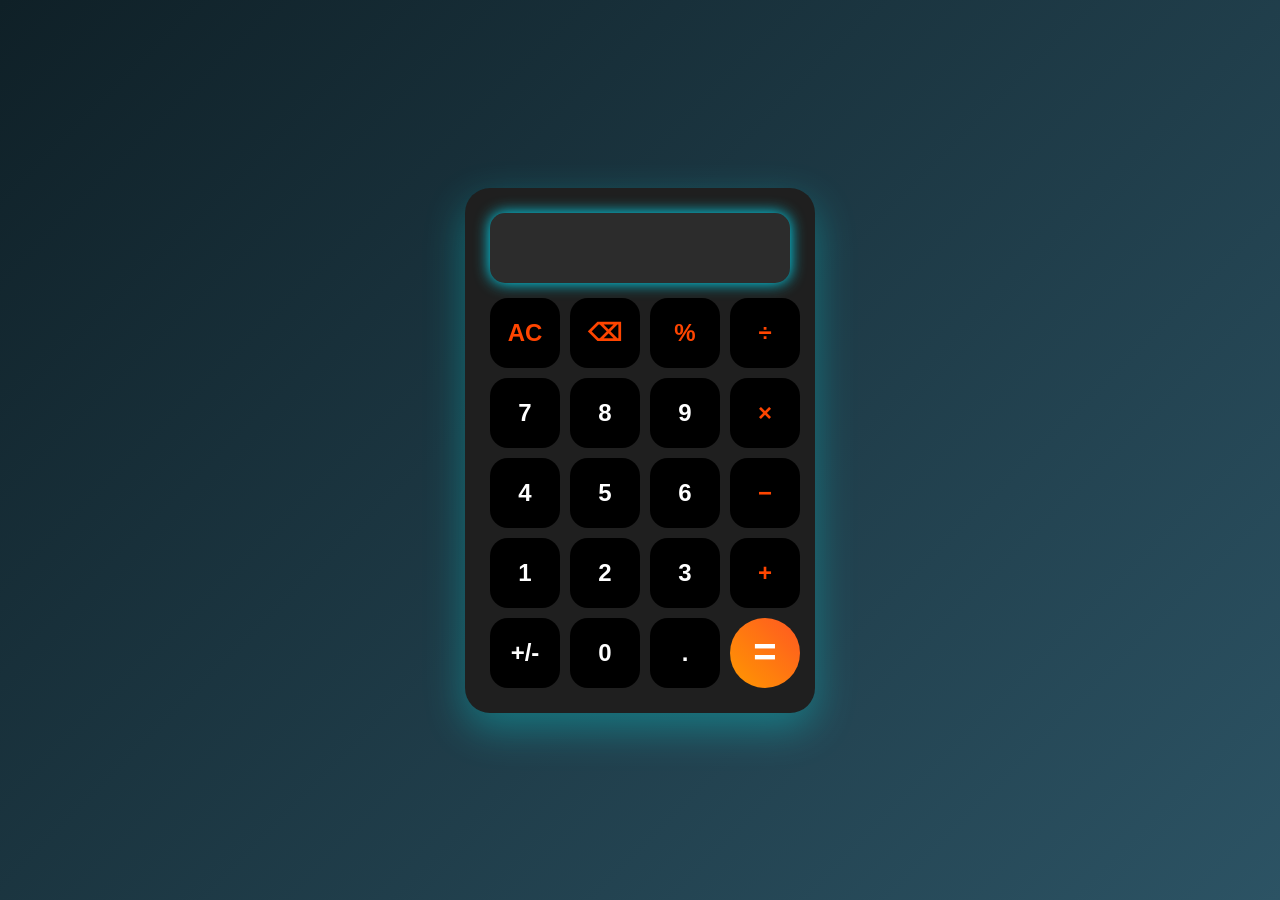
==== commit 0954b632: "Portfolio" ====
--- a/index.html
+++ b/index.html
@@ -3,311 +3,41 @@
 <head>
     <meta charset="UTF-8">
     <meta name="viewport" content="width=device-width, initial-scale=1.0">
-    <title>Dream Travels|Explore The World</title>
+    <title>Calculator</title>
     <link rel="stylesheet" href="style.css">
 </head>
 <body>
-    <div class="container">
+    <div class="calculator">
+    <input type="text" id="display" readonly>
+
+    <div class="buttons">
+        <button onclick="clearDisplay()" class="bot">AC</button>
+        <button onclick="deleteLast()"  class="bot">⌫</button>
+        <button onclick="appendValue('%')"  class="bot">%</button>
+        <button onclick="appendValue('/')"  class="bot">÷</button>
+
+        <button onclick="appendValue('7')">7</button>
+        <button onclick="appendValue('8')">8</button>
+        <button onclick="appendValue('9')">9</button>
+        <button onclick="appendValue('*')"  class="bot">×</button>
+
+        <button onclick="appendValue('4')">4</button>
+        <button onclick="appendValue('5')">5</button>
+        <button onclick="appendValue('6')">6</button>
+        <button onclick="appendValue('-')"  class="bot">−</button>
+
+        <button onclick="appendValue('1')">1</button>
+        <button onclick="appendValue('2')">2</button>
+        <button onclick="appendValue('3')">3</button>
+        <button onclick="appendValue('+')"  class="bot">+</button>
+
+        <button onclick="appendValue('+/-')">+/-</button>
+        <button onclick="appendValue('0')">0</button>
+        <button onclick="appendValue('.')">.</button>
+        <button class="equal" onclick="calculate()">=</button>
         
-    <div id="navigation">
-
-        <div class="logo">
-        <h2>✈Dream Travels</h2>
-        <p>Explore The World</p>
-        </div>
-
-        <nav>
-            <a href="#home" class="active">Home</a>
-            <a href="#popular">Destinations</a>
-            <a href="#package">Packages</a>
-           <a href="#service">Services</a>
-            <a href="#choose">About Us</a>
-           <a href="#footer">Contact</a>
-            <button type="button" id="btn">Book Now</button>
-            </nav>
-             
     </div>
-
-    <div id="home">
-        <h1 class="hero-title">Explore the World with Dream Travels</h1>
-        <p class="hero-text">Discover Breathacking destinations and unforgettable adventures at the best prices.</p>
-        <div class="hero-btn">
-        <button class="explore-btn">Explore Now</button>
-        <button class="book-btn">Book Your Trip</button>
-        </div>
-
-        <div class="search-box">
-            <input type="text" id="searchInput" placeholder="Search Destination">
-            <button id="searchBtn">Search</button>
-        </div>
-    </div>
-
-    <section class="stats">
-
-    <div class="stat">
-        <h2>500+</h2>
-        <p>Happy Travelers</p>
-    </div>
-
-    <div class="stat">
-        <h2>120+</h2>
-        <p>Destinations</p>
-    </div>
-
-    <div class="stat">
-        <h2>10+</h2>
-        <p>Years Experience</p>
-    </div>
-
-    <div class="stat">
-        <h2>24/7</h2>
-        <p>Customer Support</p>
-    </div>
-
-</section>
-
-    <div id="popular">
-        <p>Best Place to visit</p>
-        <h2>Popular Destinations 🧑🏼‍✈️</h2>
-        <div class="grid">
-            <div class="photo">
-                <img src="images/images (1).jfif" alt="paris">
-             <h2>Paris</h2>
-             <p>🌐France</p>
-        </div>
-        <div class="photo">
-            <img src="images/image2.jfif" alt="bali">
-             <h2>Bali</h2>
-             <p>🌐Indonesia</p>
-        </div>
-        <div class="photo">
-            <img src="images/images3.jfif" alt="dubai">
-             <h2>Dubai</h2>
-             <p>🌐UAE</p>
-        </div>
-        <div class="photo">
-            <img src="images/image4.jfif" alt="Switzerland">
-             <h2>Switzerland</h2>
-             <p>🌐Switzerland</p>
-        </div>
-        <div class="photo">
-            <img src="images/images 5.jfif" alt="maldives">
-             <h2>Maldives</h2>
-             <p>🌐Maldives</p>
-        </div>
-        <div class="photo">
-            <img src="images/images 6.jfif" alt="goa">
-             <h2>Goa</h2>
-             <p>🌐India</p>
-        </div>
-         </div>
-    </div>
-
-     <div id="service">
-       <h2>Our Services</h2>
-       <p>Everything you need for a hassle-free journey.</p>
-       <div class="grid-2">
-        <div class="hotel">
-            <h1>🛫✈️🛬</h1>
-            <h3>Flight Booking</h3>
-            <p>Book flight to any destination worldwide at the best prices.</p>
-        </div>
-        <div class="hotel">
-            <h1>🏢</h1>
-            <h3>Hotel Booking</h3>
-            <p>Find the perfect stays from budget to luxury hotels.</p>
-        </div>
-        <div class="hotel">
-            <h1>💼</h1>
-            <h3>Tour Packages</h3>
-            <p>Amazing tour packages crafted just for you.</p>
-        </div>
-        <div class="hotel">
-            <h1>🎫</h1>
-            <h3>Visa Assistance</h3>
-            <p>Get easy visa assistance for stress free travels🎫.</p>
-        </div>
-       </div>
-     </div>
-     
-       <div id="choose">
-         <h2>Why Choose Us?</h2>
-         <p>We make every journey comfortable,safe,and unforgettable.</p>
-         <div id="main">
-          <div class="card">
-           <h2>⭐ Best Price Guarantee</h2>
-          </div>
-          <div class="card">
-           <h2>🍀🤞✨ Safe Travels</h2>
-          </div>
-          <div class="card">
-           <h2>📞24/7 Customers Support</h2>
-          </div>
-          <div class="card">
-           <h2>🤵Expert Guides</h2>
-          </div>
-         </div>
-       </div>
-
-
-       <div id="package">
-           <h2>Popular tour Packages</h2>
-           <p>Choose the perfect package for your next Advanture.</p>
-          <div class="package-card">
-            <img src="images/image2.jfif" alt="bali">
-           <h3>Bali</h3>
-           <p>4 Days/3 Nights</p>
-           <p class="price">₹24,999</p>
-           <button>Book Now</button>
-          </div>
-          <div class="package-card">
-            <img src="images/image4.jfif" alt="">
-           <h3>Switzerland</h3>
-           <p>7 Days/6 Nights</p>
-           <p class="price">₹70,999</p>
-           <button>Book Now</button>
-          </div>
-          <div class="package-card">
-            <img src="images/images 5.jfif" alt="">
-           <h3>Maldives</h3>
-           <p>4 Days/3 Nights</p>
-           <p class="price">₹39,999</p>
-           <button>Book Now</button>
-          </div>
-       </div>
-
-       <div class="testimonials">
-        <h2>What Our Travelers Say</h2>
-        <p>Hear from our happy customers who have explored the world with dream travel.</p>
-        <div class="test-container">
-            <h1>👨</h1>
-         <h3>Rahul Sharma</h3>
-         <p>⭐⭐⭐⭐⭐</p>
-         <p>"Amazing experience! Everything was perfectly organized. Highly recommended!"</p>
-        </div>
-        <div class="test-container">
-            <h1>👩</h1>
-         <h3>Priya Mehta</h3>
-         <p>⭐⭐⭐⭐⭐</p>
-         <p>The hotel and flight booking process was smooth. Loved every moment of my trip.</p>
-        </div>
-        <div class="test-container">
-             <h1>👩</h1>
-         <h3>Emma Wilson</h3>
-         <p>⭐⭐⭐⭐⭐</p>
-         <p>Dream travel made my vacation unforgettable. Excellent service and support.</p>
-        </div>
-       </div>
-
-       <div id="gallery">
-        <h2>Explore Our Gallery</h2>
-        <p>Discover beautiful destinations from around the world.</p>
-        <div class="gallery-card">
-           <img src="images/image2.jfif" alt="">
-        </div>
-        <div class="gallery-card">
-           <img src="images/image4.jfif" alt="">
-        </div>
-        <div class="gallery-card">
-           <img src="images/images 5.jfif" alt="">
-        </div>
-        <div class="gallery-card">
-           <img src="images/images (1).jfif" alt="">
-        </div>
-        
-       </div>
-
-         <section class="newsletter">
-
-    <h2>Subscribe to Our Newsletter</h2>
-
-    <p>Get the latest travel deals, offers, and destination updates directly in your inbox.</p>
-
-    <div class="newsletter-box">
-        <input type="email" placeholder="Enter your email" id="newsletterEmail" required>
-        <button>Subscribe</button>
-    </div>
-
-</section>
-
-<footer id="footer">
-
-    <div class="footer-container">
-
-        <div class="footer-box">
-            <h2>🌍 Dream Travels</h2>
-            <p>
-                Explore the world with us. We provide the best travel
-                packages at affordable prices.
-            </p>
-        </div>
-
-        <div class="footer-box">
-            <h3>Contact Us</h3>
-            <p>📍 Delhi, India</p>
-            <p>📞 +91 9876543210</p>
-            <p>✉️ info@dreamtravels.com</p>
-        </div>
-
-        <div class="footer-box">
-            <h3>Follow Us</h3>
-            <p>📘 Facebook</p>
-            <p>📷 Instagram</p>
-            <p>🐦 Twitter</p>
-            <p>▶️ YouTube</p>
-        </div>
-
-    </div>
-
-    <hr>
-
-    <p class="copyright">
-        © 2026 Dream Travels | All Rights Reserved
-    </p>
-
-</footer>
 </div>
-
-    
-    <!-- Booking Modal -->
-
-<div id="bookingModal" class="modal">
-
-<div class="modal-content">
-
-<span class="close">&times;</span>
-
-<h2>Book Your Trip ✈️</h2>
-
-<form id="bookingForm">
-
-<input type="text" id="name" placeholder="Full Name" required>
-
-<input type="email" id="email" placeholder="Email" required>
-
-<input type="tel" id="phone" placeholder="Phone Number" required>
-
-<select id="destination" required>
-<option value="">Select Destination</option>
-<option>Paris</option>
-<option>Bali</option>
-<option>Dubai</option>
-<option>Switzerland</option>
-<option>Maldives</option>
-<option>Goa</option>
-</select>
-
-<input type="date" id="date" required>
-
-<input type="number" id="people" placeholder="No. of Travelers" required>
-
-<button type="submit">Confirm Booking</button>
-
-</form>
-
-</div>
-
-</div>
-<script src="style.js"></script>
+<script src="index.js"></script>
 </body>
 </html>
--- a/style.css
+++ b/style.css
@@ -1,1268 +1,112 @@
 *{
-    margin:0;
-    padding:0;
-    box-sizing:border-box;
-    scroll-behavior:smooth;
+    padding: 0px;
+    margin: 0px;
+    box-sizing: border-box;
+    
 }
 
 body{
-    font-family:Arial, Helvetica, sans-serif;
-    background:#f8fbff;
-    color:#333;
+    display: flex;
+    justify-content: center;
+    align-items: center;
+    min-height:100vh;
+    padding: 20px;
+    background: linear-gradient(135deg,#0f2027,#2c5364);
+    
+
 }
 
-.container{
-    width:100%;
-}
-
-/*================ NAVBAR ================*/
-
-#navigation{
-    position:fixed;
-    top:0;
-    left:0;
-    width:100%;
-    display:flex;
-    justify-content:space-between;
-    align-items:center;
-    padding:18px 8%;
-    background:rgba(255,255,255,.95);
-    box-shadow:0 5px 20px rgba(0,0,0,.08);
-    z-index:999;
-     border-bottom: 2px solid #3a3a3a;
-    margin-bottom: 20px;
-    padding-bottom: 20px;
-}
-
-.logo h2{
-    color:#0d6efd;
-    font-size:40px;
-    font-weight: 700;
-}
-
-.logo p{
-    color:#666;
-    font-size:16px;
-    margin-top: 5px;
-}
-
-nav{
-    display:flex;
-    justify-content: flex-end;
-    gap:35px;
-}
-
-nav a{
-    text-decoration:none;
-    color:#333;
-    font-weight:600;
-    transition:color 0.3s ease;
-    font-size: 30px;
-    display: inline-block;
-    margin-left: 20px;
-}
-
-nav a:hover{
-     color:#0d6efd;
-}
-nav .active{
-    color:#0d6efd;
-}
-
-#btn{
-   background:#1677ff;
-
-    color:white;
-
-    border:none;
-
-    padding:14px 35px;
-
-    border-radius:35px;
-
-    cursor:pointer;
-
-    font-size:16px;
-
-    font-weight:bold;
-    margin-left: 25px;
+.calculator{
+    width: 350px;
+    padding: 25px;
+    background: #1f1f1f;
+    border-radius: 25px;
+    box-shadow: 0 15px 40px rgba(0, 255, 255, 0.3);
     
 }
 
-#btn:hover{
-    background:#1677ff;
-    transform:translateY(-3px);
+#display{
+    width: 100%;
+    height: 70px;
+    font-size: 32px;
+    margin-bottom: 15px;
+    text-align: right;
+    background: #2c2c2c;
+    color: white;
+    border: none;
+    outline: none;
+    border-radius: 15px;
+    box-shadow: 0 0 15px #00e5ff;
+    padding: 0 15px;
 }
 
-/*================ HERO ================*/
-
-#home{
-    height:100vh;
-    background:
-    linear-gradient(rgba(0,0,0,.45),rgba(0,0,0,.45)),
-    url("hero.jpg");
-
-    background-size:cover;
-    background-position:center;
-
-    display:flex;
-    flex-direction:column;
-    justify-content:center;
-    align-items:center;
-    text-align:center;
+.buttons{
+    display: grid;
+    grid-template-columns: repeat(4,1fr);
+    gap: 10px;
+}
+button{
+    width: 70px;
+    height: 70px;
+    font-size: 24px;
+    border: none;
+    border-radius: 18px;
+    cursor: pointer;
     color:white;
-    padding:20px;
+    background-color: black;
+    font-weight: bold;
+    transition: 0.3;
 }
 
-.hero-title{
-    font-size:65px;
-    max-width:900px;
-    margin-bottom:25px;
-    animation:fadeUp 1s;
+.bot{
+    color: orangered;
+    background-color: black;
 }
-
-.hero-text{
-    font-size:22px;
-    max-width:700px;
-    margin-bottom:40px;
-    animation:fadeUp 1.4s;
-}
-
-.hero-btn{
-    display:flex;
-    gap:20px;
-}
-
-.explore-btn{
-   padding:15px 35px;
-    border:none;
-    border-radius:40px;
-    cursor:pointer;
-    font-size:17px;
-    transition:.4s; 
-}
-.book-btn{
-
-    padding:15px 35px;
-    border:none;
-    border-radius:40px;
-    cursor:pointer;
-    font-size:17px;
-    transition:.4s;
-    margin-left: 20px;
-}
-
-.explore-btn{
-    background:#ff9800;
+.equal{
+    background: linear-gradient(45deg,#ff9800,#ff5722);
     color:white;
-}
-
-.book-btn{
-    background:white;
-    color:#0d6efd;
-}
-
-.explore-btn:hover{
-     transform:translateY(-6px);
-    box-shadow:0 10px 30px rgba(0,0,0,.3);
-
-}
-.book-btn:hover{
-
-    transform:translateY(-6px);
-    box-shadow:0 10px 30px rgba(0,0,0,.3);
+    font-size: 40px;
+    border: none;
+    border-radius: 60%;
+    cursor: pointer;
+    
 
 }
 
-/*================ POPULAR ================*/
-
-#popular{
-    padding:100px 8%;
+button:hover{
+    transform: scale(1.05);
+    background: #3a3a3a;
 }
 
-#popular>p{
-    color:#0d6efd;
-    font-weight:bold;
-    text-align:center;
+@media (max-width: 600px){
+
+    .calculator{
+        width: 95%;
+        max-width: 350px;
+        padding: 20px;
+        margin: auto;
+    }
+
+    #display{
+        width: 100%;
+        height: 60px;
+        font-size: 26px;
+        padding: 0 12px;
+    }
+
+    .buttons{
+        display: grid;
+        grid-template-columns: repeat(4,1fr);
+        gap: 10px;
+    }
+
+    button{
+        width: 100%;
+        height: 60px;
+        font-size: 20px;
+    }
+
+    h2{
+        font-size: 28px;
+    }
 }
-
-#popular>h2{
-    text-align:center;
-    font-size:40px;
-    margin:15px 0 50px;
-}
-
-.grid{
-
-    display:grid;
-    grid-template-columns:repeat(auto-fit,minmax(280px,1fr));
-    gap:35px;
-
-}
-
-.photo{
-
-    background:white;
-    border-radius:20px;
-    overflow:hidden;
-    box-shadow:0 10px 25px rgba(0,0,0,.08);
-    transition:.4s;
-
-}
-
-.photo:hover{
-
-    transform:translateY(-10px);
-
-}
-
-.photo img{
-
-    width:100%;
-    height:230px;
-    object-fit:cover;
-    transition:.5s;
-
-}
-
-.photo:hover img{
-
-    transform:scale(1.08);
-
-}
-
-.photo h2{
-
-    margin:20px;
-    color:#0d6efd;
-
-}
-
-.photo p{
-
-    margin:0 20px 25px;
-    color:#666;
-
-}
-
-/*================ ANIMATION ================*/
-
-@keyframes fadeUp{
-
-from{
-
-opacity:0;
-transform:translateY(50px);
-
-}
-
-to{
-
-opacity:1;
-transform:translateY(0);
-
-}
-
-}
-
- /* ===========================
-   OUR SERVICES
-=========================== */
-
-#service{
-    padding:100px 8%;
-    background:#f5f9ff;
-    text-align:center;
-}
-
-#service h2{
-    font-size:42px;
-    color:#0d6efd;
-    margin-bottom:15px;
-}
-
-#service>p{
-    color:#666;
-    margin-bottom:50px;
-    font-size:18px;
-}
-
-.grid-2{
-    display:grid;
-    grid-template-columns:repeat(auto-fit,minmax(250px,1fr));
-    gap:30px;
-}
-
-.hotel{
-    background:#fff;
-    padding:35px 25px;
-    border-radius:20px;
-    transition:.4s;
-    box-shadow:0 10px 25px rgba(0,0,0,.08);
-}
-
-.hotel h1{
-    font-size:55px;
-    margin-bottom:20px;
-}
-
-.hotel h3{
-    color:#0d6efd;
-    margin-bottom:15px;
-}
-
-.hotel p{
-    color:#666;
-    line-height:1.7;
-}
-
-.hotel:hover{
-    transform:translateY(-12px);
-    background:#0d6efd;
-    color:white;
-}
-
-.hotel:hover h3{
-    color: white;
-}
-.hotel:hover p{
-    color:white;
-}
-
-/* ===========================
-   WHY CHOOSE US
-=========================== */
-
-#choose{
-    padding:100px 8%;
-    text-align:center;
-}
-
-#choose h2{
-    font-size:42px;
-    color:#0d6efd;
-}
-
-#choose>p{
-    margin:20px 0 50px;
-    color:#666;
-}
-
-#main{
-    display:grid;
-    grid-template-columns:repeat(auto-fit,minmax(250px,1fr));
-    gap:30px;
-}
-
-.card{
-    background:white;
-    padding:35px;
-    border-radius:20px;
-    box-shadow:0 10px 25px rgba(0,0,0,.08);
-    transition:.4s;
-}
-
-.card h2{
-    font-size:23px;
-    color:#333;
-}
-
-.card:hover{
-    transform:translateY(-10px);
-    background :white;
-}
-
-.card:hover h2{
-    color:#fff;
-}
-
-/* ===========================
-   TOUR PACKAGES
-=========================== */
-
-#package{
-    padding:100px 8%;
-    background:#f5f9ff;
-    text-align:center;
-}
-
-#package h2{
-    font-size:42px;
-    color:#0d6efd;
-}
-
-#package>p{
-    color:#666;
-    margin:15px 0 50px;
-}
-
-#package{
-    display:grid;
-    grid-template-columns:repeat(auto-fit,minmax(320px,1fr));
-    gap:35px;
-}
-
-#package h2,
-#package>p{
-    grid-column:1/-1;
-}
-
-.package-card{
-
-    background:white;
-    overflow:hidden;
-    border-radius:20px;
-    transition:.4s;
-    box-shadow:0 10px 25px rgba(0,0,0,.08);
-
-}
-
-.package-card img{
-
-    width:100%;
-    height:240px;
-    object-fit:cover;
-    transition:.5s;
-
-}
-
-.package-card:hover img{
-
-    transform:scale(1.08);
-
-}
-
-.package-card h3{
-
-    margin-top:20px;
-    color:#0d6efd;
-    font-size:26px;
-
-}
-
-.package-card p{
-
-    margin:10px 0;
-    color:#555;
-
-}
-
-.package-card button{
-
-    margin:20px 0 30px;
-    padding:13px 30px;
-    border:none;
-    border-radius:35px;
-    background:#ff9800;
-    color:white;
-    cursor:pointer;
-    font-size:16px;
-    transition:.4s;
-
-}
-
-.package-card button:hover{
-
-    background:#ff7700;
-    transform:scale(1.05);
-
-}
-
-.package-card:hover{
-
-    transform:translateY(-12px);
-    box-shadow:0 18px 40px rgba(0,0,0,.15);
-
-}
-
-/* ===========================
-   TESTIMONIALS
-=========================== */
-
-.testimonials{
-
-    padding:100px 8%;
-    text-align:center;
-    background:white;
-
-}
-
-.testimonials h2{
-
-    font-size:42px;
-    color:#0d6efd;
-    margin-bottom:15px;
-
-}
-
-.testimonials>p{
-
-    color:#666;
-    margin-bottom:50px;
-
-}
-
-.test-container{
-
-    max-width:750px;
-    margin:25px auto;
-    padding:35px;
-
-    background:#f5f9ff;
-
-    border-radius:20px;
-
-    box-shadow:0 10px 25px rgba(0,0,0,.08);
-
-    transition:.4s;
-
-}
-
-.test-container:hover{
-
-    transform:translateY(-10px);
-
-    box-shadow:0 18px 35px rgba(0,0,0,.15);
-
-}
-
-.test-container h3{
-
-    color:#0d6efd;
-    margin-bottom:10px;
-    font-size:24px;
-
-}
-
-.test-container p:nth-child(2){
-
-    color:#ffbf00;
-    font-size:22px;
-    margin-bottom:15px;
-
-}
-
-.test-container p:last-child{
-
-    color:#555;
-    font-style:italic;
-    line-height:1.8;
-
-}
-
-/*================ GALLERY ================*/
-
-#gallery{
-    padding:100px 8%;
-    text-align:center;
-    background:#f5f9ff;
-}
-
-#gallery h2{
-    font-size:42px;
-    color:#0d6efd;
-    margin-bottom:15px;
-}
-
-#gallery>p{
-    color:#666;
-    margin-bottom:50px;
-}
-
-#gallery{
-    display:grid;
-    grid-template-columns:repeat(auto-fit,minmax(280px,1fr));
-    gap:25px;
-}
-
-#gallery h2{
-     grid-column:1/-1;
-}
-#gallery p{
-    grid-column:1/-1;
-}
-
-.gallery-card{
-    overflow:hidden;
-    border-radius:20px;
-    box-shadow:0 10px 25px rgba(0,0,0,.08);
-}
-
-.gallery-card img{
-    width:100%;
-    height:250px;
-    object-fit:cover;
-    transition:.5s;
-}
-
-.gallery-card:hover img{
-    transform:scale(1.1);
-}
-
-/*================ NEWSLETTER ================*/
-
-.newsletter{
-    padding:100px 8%;
-    background:#0d6efd;
-    text-align:center;
-    color:white;
-}
-
-.newsletter h2{
-    font-size:42px;
-    margin-bottom:15px;
-}
-
-.newsletter p{
-    max-width:700px;
-    margin:auto;
-    margin-bottom:35px;
-}
-
-.newsletter-box{
-    display:flex;
-    justify-content:center;
-    gap:15px;
-    flex-wrap:wrap;
-}
-
-.newsletter-box input{
-    width:350px;
-    padding:15px;
-    border:none;
-    border-radius:40px;
-    font-size:16px;
-}
-
-.newsletter-box button{
-    padding:15px 35px;
-    border:none;
-    border-radius:40px;
-    background:#ff9800;
-    color:white;
-    cursor:pointer;
-    font-size:16px;
-    transition:.4s;
-}
-
-.newsletter-box button:hover{
-    background:#ff7700;
-}
-
-/*================ FOOTER ================*/
-
-#footer{
-    background:#111827;
-    color:white;
-    padding:70px 8% 20px;
-}
-
-.footer-container{
-    display:grid;
-    grid-template-columns:repeat(auto-fit,minmax(250px,1fr));
-    gap:40px;
-}
-
-.footer-box h2{
-     margin-bottom:20px;
-    color:#ff9800;
-}
-.footer-box h3{
-    margin-bottom:20px;
-    color:#ff9800;
-}
-
-.footer-box p{
-    margin:10px 0;
-    color:#ddd;
-    line-height:1.7;
-}
-
-hr{
-    margin:40px 0 20px;
-    border:.5px solid #333;
-}
-
-.copyright{
-    text-align:center;
-    color:#aaa;
-}
-
-/*================ RESPONSIVE ================*/
-
-@media(max-width:900px){
-
-#navigation{
-    flex-direction:column;
-    gap:20px;
-}
-
-nav{
-    flex-wrap:wrap;
-    justify-content:center;
-}
-
-.hero-title{
-    font-size:42px;
-}
-
-.hero-text{
-    font-size:18px;
-}
-
-.hero-btn{
-    flex-direction:column;
-}
-
-.newsletter-box{
-    flex-direction:column;
-    align-items:center;
-}
-
-.newsletter-box input{
-    width:100%;
-    max-width:350px;
-}
-
-}
-
-/*================ STATS SECTION ================*/
-
-.stats{
-    width:85%;
-    margin:50px auto 80px;
-    background:white;
-    border-radius:20px;
-    padding:35px 20px;
-
-    display:grid;
-    grid-template-columns:repeat(auto-fit,minmax(180px,1fr));
-    gap:25px;
-
-    box-shadow:0 10px 30px rgba(0,0,0,.12);
-    position:relative;
-    z-index:10;
-    
-}
-
-.stat{
-    text-align:center;
-    transition:0.4s;
-    padding-top: 30px;
-}
-
-.stat h2{
-    font-size:40px;
-    color:#0d6efd;
-    margin-bottom:10px;
-    font-weight:bold;
-}
-
-.stat p{
-    font-size:17px;
-    color:#666;
-    font-weight:500;
-}
-
-.stat:hover{
-    transform:translateY(-8px);
-}
-
-.stat:hover h2{
-    color:#ff9800;
-}
-
-/* Mobile */
-
-@media(max-width:768px){
-
-.stats{
-    width:92%;
-    margin:-40px auto 60px;
-    padding:25px;
-}
-
-.stat h2{
-    font-size:32px;
-}
-
-.stat p{
-    font-size:15px;
-}
-
-}
-
-.hero-title{
-    animation: float 3s ease-in-out infinite;
-}
-
-@keyframes float{
-
-0%{
-transform:translateY(0px);
-}
-
-50%{
-transform:translateY(-10px);
-}
-
-100%{
-transform:translateY(0px);
-}
-
-}
-.explore-btn{
-    box-shadow:0 10px 25px rgba(13,110,253,.35);
-
-}
-.book-btn{
-
-box-shadow:0 10px 25px rgba(13,110,253,.35);
-
-}
-
-.explore-btn:hover{
-    box-shadow:0 15px 35px rgba(255,152,0,.45);
-}
-.book-btn:hover{
-
-box-shadow:0 15px 35px rgba(255,152,0,.45);
-
-}
-
-.photo{
-
-cursor:pointer;
-
-}
-
-.photo h2{
-
-font-size:28px;
-
-}
-
-.photo:hover{
-
-transform:translateY(-12px) scale(1.02);
-
-}
-
-.hotel h1{
-
-transition:.4s;
-
-}
-
-.hotel:hover h1{
-
-transform:rotate(10deg) scale(1.2);
-
-}
-
-.price{
-
-font-size:28px;
-font-weight:bold;
-color:#ff9800;
-
-}
-
-.gallery-card{
-
-position:relative;
-cursor:pointer;
-
-}
-
-.gallery-card::before{
-
-content:"Explore";
-position:absolute;
-top:0;
-left:0;
-
-width:100%;
-height:100%;
-
-background:rgba(0,0,0,.45);
-
-display:flex;
-justify-content:center;
-align-items:center;
-
-color:white;
-font-size:30px;
-font-weight:bold;
-
-opacity:0;
-
-transition:.4s;
-
-}
-
-.gallery-card:hover::before{
-
-opacity:1;
-
-}
-
-.footer-box p{
-
-transition:.3s;
-cursor:pointer;
-
-}
-
-.footer-box p:hover{
-
-color:#ff9800;
-padding-left:10px;
-
-}
-
-.modal{
-display:none;
-position:fixed;
-left:0;
-top:0;
-width:100%;
-height:100%;
-background:rgba(0,0,0,.6);
-justify-content:center;
-align-items:center;
-z-index:9999;
-}
-
-.modal-content{
-background:white;
-padding:30px;
-width:400px;
-border-radius:15px;
-position:relative;
-}
-
-.modal-content h2{
-text-align:center;
-margin-bottom:20px;
-color:#0d6efd;
-}
-
-.modal-content input{
-    width:100%;
-padding:12px;
-margin:10px 0;
-border:1px solid #ccc;
-border-radius:8px;
-}
-.modal-content select{
-width:100%;
-padding:12px;
-margin:10px 0;
-border:1px solid #ccc;
-border-radius:8px;
-}
-
-.modal-content button{
-width:100%;
-padding:12px;
-background:#ff9800;
-color:white;
-border:none;
-border-radius:8px;
-cursor:pointer;
-font-size:17px;
-}
-
-.close{
-position:absolute;
-right:20px;
-top:10px;
-font-size:28px;
-cursor:pointer;
-}
-
-/* ===========================
-   Search Box
-=========================== */
-
-.search-box{
-    margin-top:30px;
-    display:flex;
-    justify-content:center;
-    align-items:center;
-    gap:15px;
-    flex-wrap:wrap;
-}
-
-.search-box input{
-    width:320px;
-    padding:14px 18px;
-    border:none;
-    border-radius:30px;
-    font-size:16px;
-    outline:none;
-    box-shadow:0 4px 10px rgba(0,0,0,.2);
-}
-
-.search-box button{
-    padding:14px 28px;
-    border:none;
-    border-radius:30px;
-    background:#ff9800;
-    color:#fff;
-    font-size:16px;
-    font-weight:bold;
-    cursor:pointer;
-    transition:.3s;
-}
-
-.search-box button:hover{
-    background:#0d6efd;
-    transform:translateY(-3px);
-}
-
-nav a.active{
-    color:#ff9800;
-    font-weight:bold;
-    border-bottom:2px solid #ff9800;
-}
-
-/*===============================
- Back To Top
-================================*/
-
-#topBtn{
-
-position:fixed;
-
-right:25px;
-
-bottom:25px;
-
-width:50px;
-
-height:50px;
-
-border:none;
-
-border-radius:50%;
-
-background:#ff9800;
-
-color:white;
-
-font-size:22px;
-
-cursor:pointer;
-
-display:none;
-
-box-shadow:0 8px 20px rgba(0,0,0,.3);
-
-transition:.3s;
-
-z-index:9999;
-
-}
-
-#topBtn:hover{
-
-background:#0d6efd;
-
-transform:translateY(-5px);
-
-}
-
-
-/*===============================
- Scroll Reveal
-================================*/
-
-.photo{
-    opacity:0;
-
-transform:translateY(40px);
-
-transition:1s;
-}
-.hotel{
-    opacity:0;
-
-transform:translateY(40px);
-
-transition:1s;
-}
-.card{
-    opacity:0;
-
-transform:translateY(40px);
-
-transition:1s;
-}
-.package-card{
-    opacity:0;
-
-transform:translateY(40px);
-
-transition:1s;
-}
-.gallery-card{
-    opacity:0;
-
-transform:translateY(40px);
-
-transition:1s;
-}
-.test-container{
-    opacity:0;
-
-transform:translateY(40px);
-
-transition:1s;
-}
-.stat{
-
-opacity:0;
-
-transform:translateY(40px);
-
-transition:1s;
-
-}
-
-.show{
-
-opacity:1;
-
-transform:translateY(0);
-
-}
-
-/* ==========================
-   Mobile Responsive
-========================== */
-
-@media (max-width:768px){
-
-#navigation{
-flex-direction:column;
-padding:15px;
-}
-
-.logo h2{
-font-size:24px;
-}
-
-.logo p{
-font-size:12px;
-}
-
-nav{
-display:flex;
-flex-wrap:wrap;
-justify-content:center;
-gap:10px;
-margin-top:15px;
-}
-
-nav a{
-font-size:14px;
-}
-
-#btn{
-padding:10px 18px;
-font-size:14px;
-}
-
-.hero-title{
-font-size:34px;
-}
-
-.hero-text{
-font-size:16px;
-padding:0 15px;
-}
-
-.hero-btn{
-flex-direction:column;
-gap:12px;
-}
-
-.hero-btn button{
-width:90%;
-}
-
-.search-box{
-flex-direction:column;
-}
-
-.search-box input{
-    width: 90%;
-}
-.search-box button{
-width:90%;
-}
-
-.grid{
-    
-grid-template-columns:1fr;
-}
-.grid-2{
-    
-grid-template-columns:1fr;
-}
-#main{
-grid-template-columns:1fr;
-}
-
-.package-card{
-    width: 100%;
-}
-.photo{
-    width: 100%;
-}
-.hotel{
-    width: 100%;
-}
-.card{
-    width: 100%;
-}
-.test-container{
-    width: 100%;
-}
-.gallery-card{
-width:100%;
-}
-
-#gallery{
-grid-template-columns:1fr;
-}
-
-.newsletter-box{
-flex-direction:column;
-}
-
-.newsletter-box input{
-    width: 90%;
-}
-.newsletter-box button{
-width:90%;
-}
-
-.footer-container{
-grid-template-columns:1fr;
-text-align:center;
-}
-
-.stats{
-grid-template-columns:repeat(2,1fr);
-gap:15px;
-}
-
-.stat h2{
-font-size:32px;
-}
-
-}
-
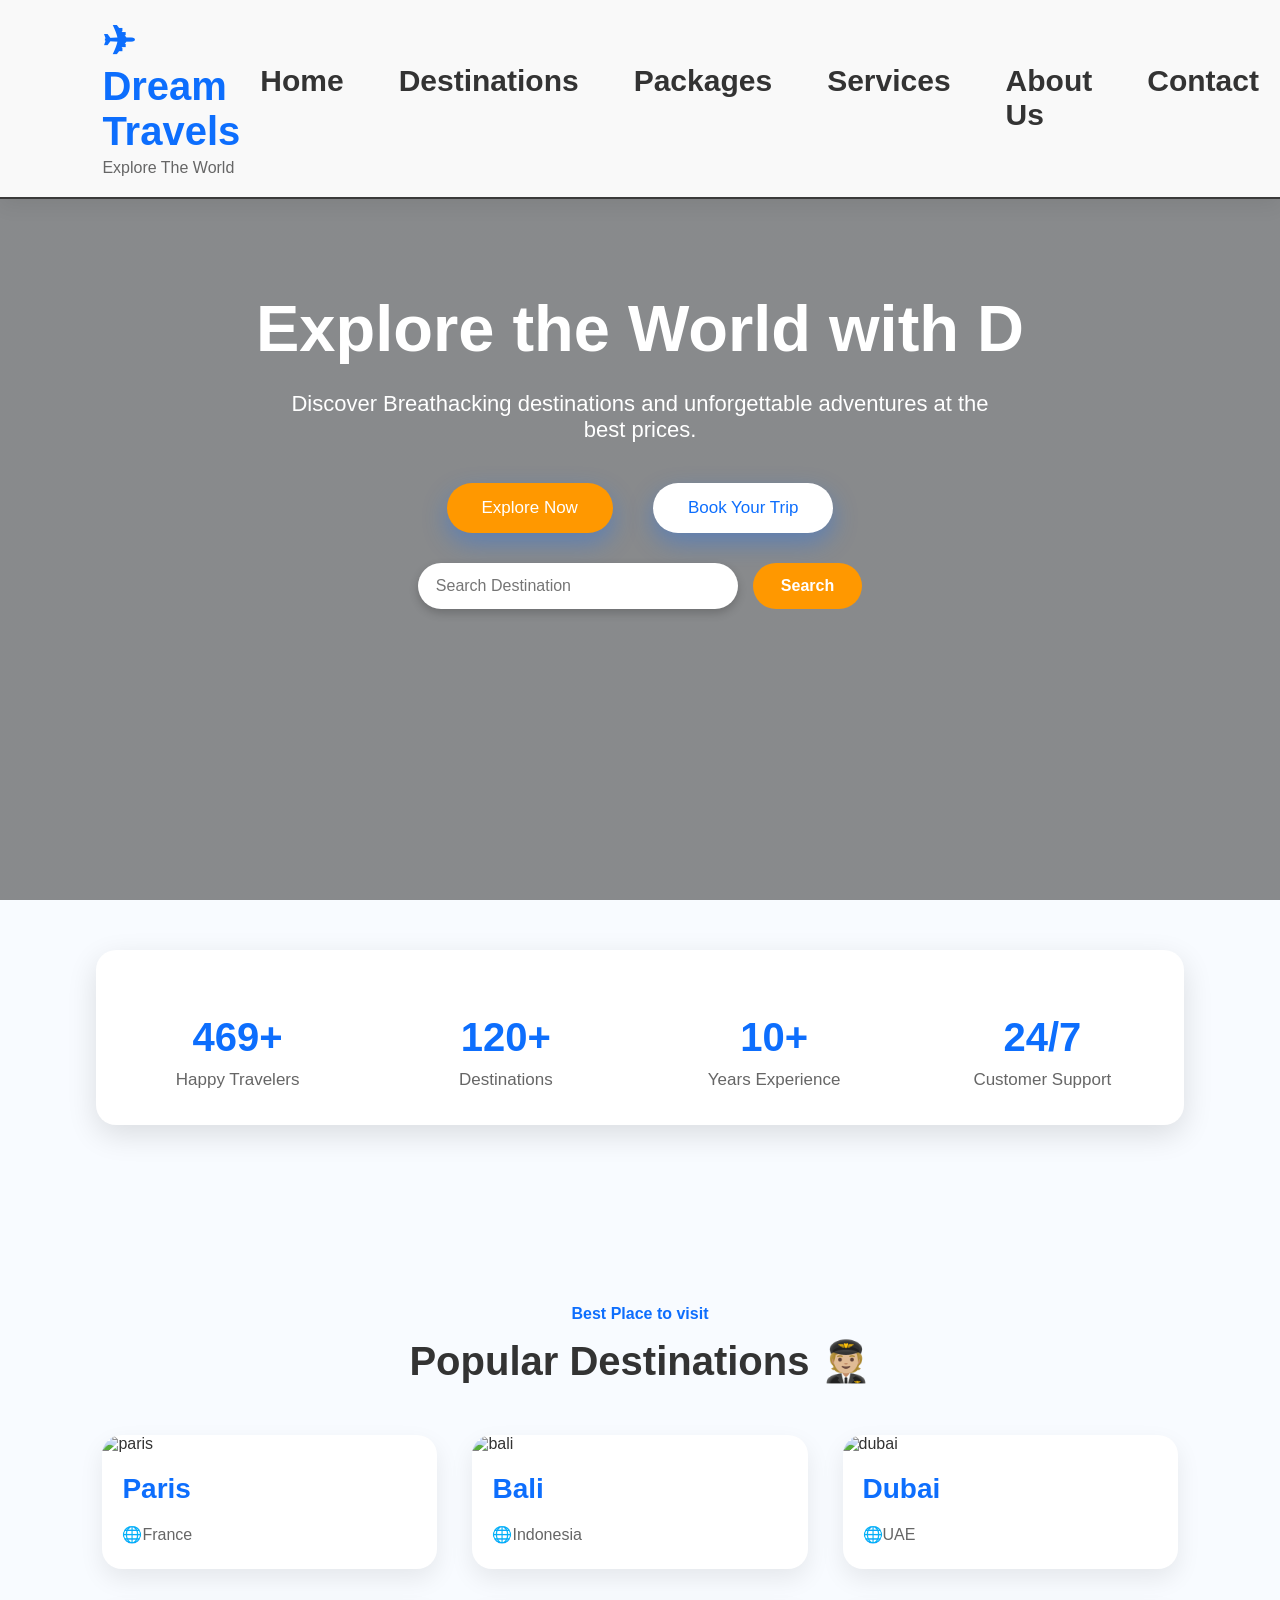
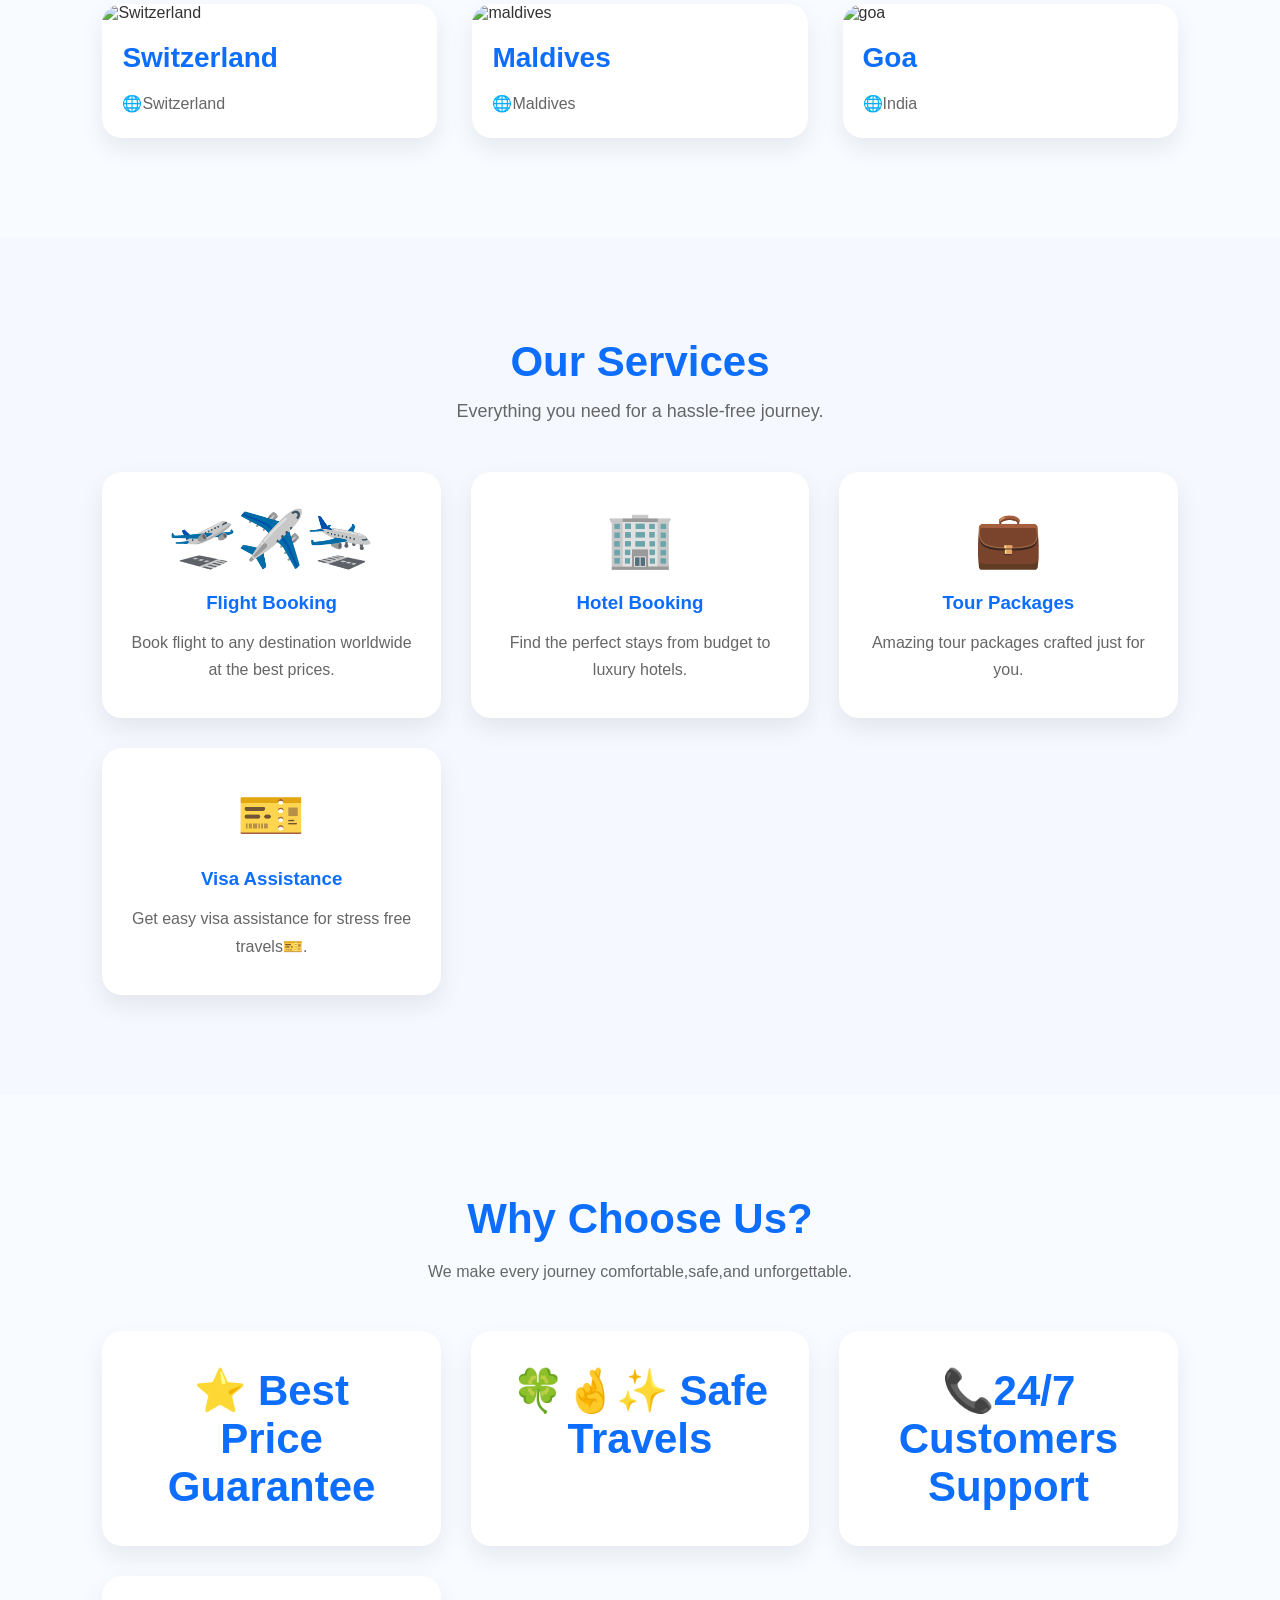
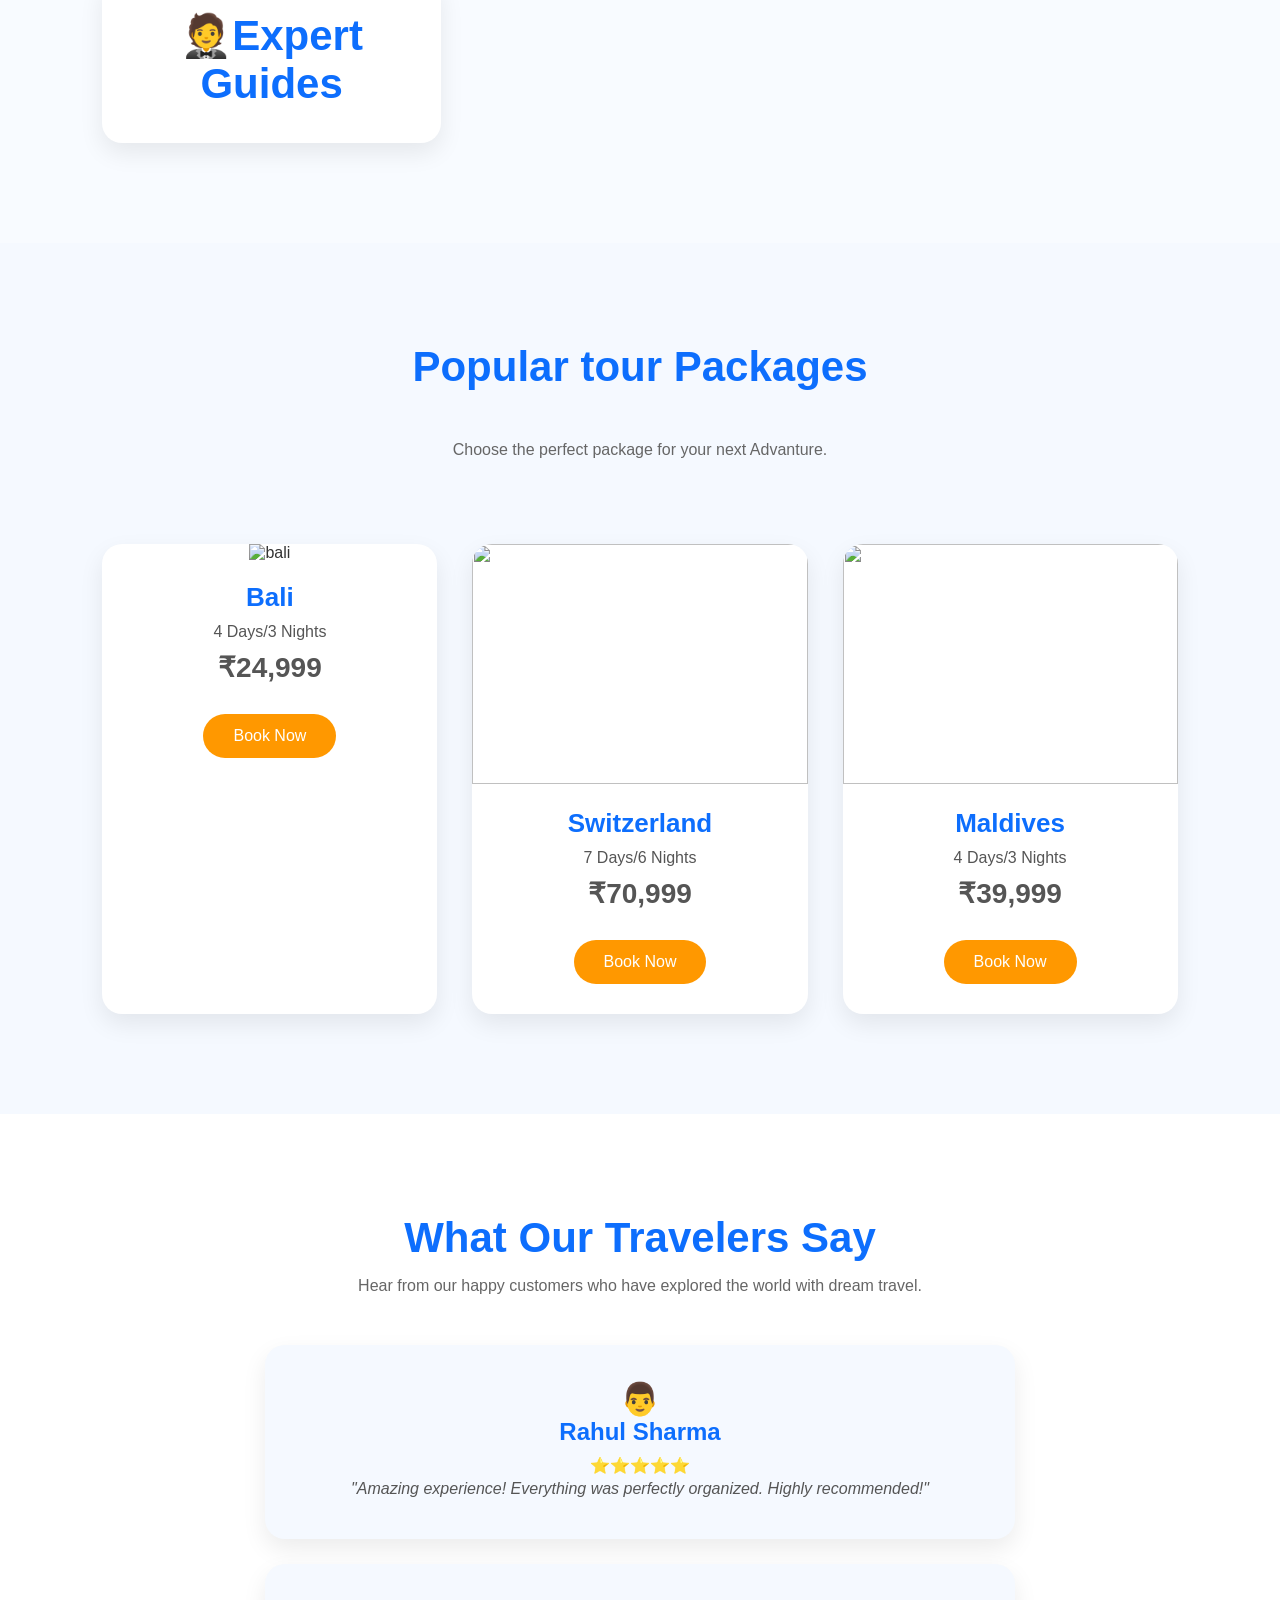
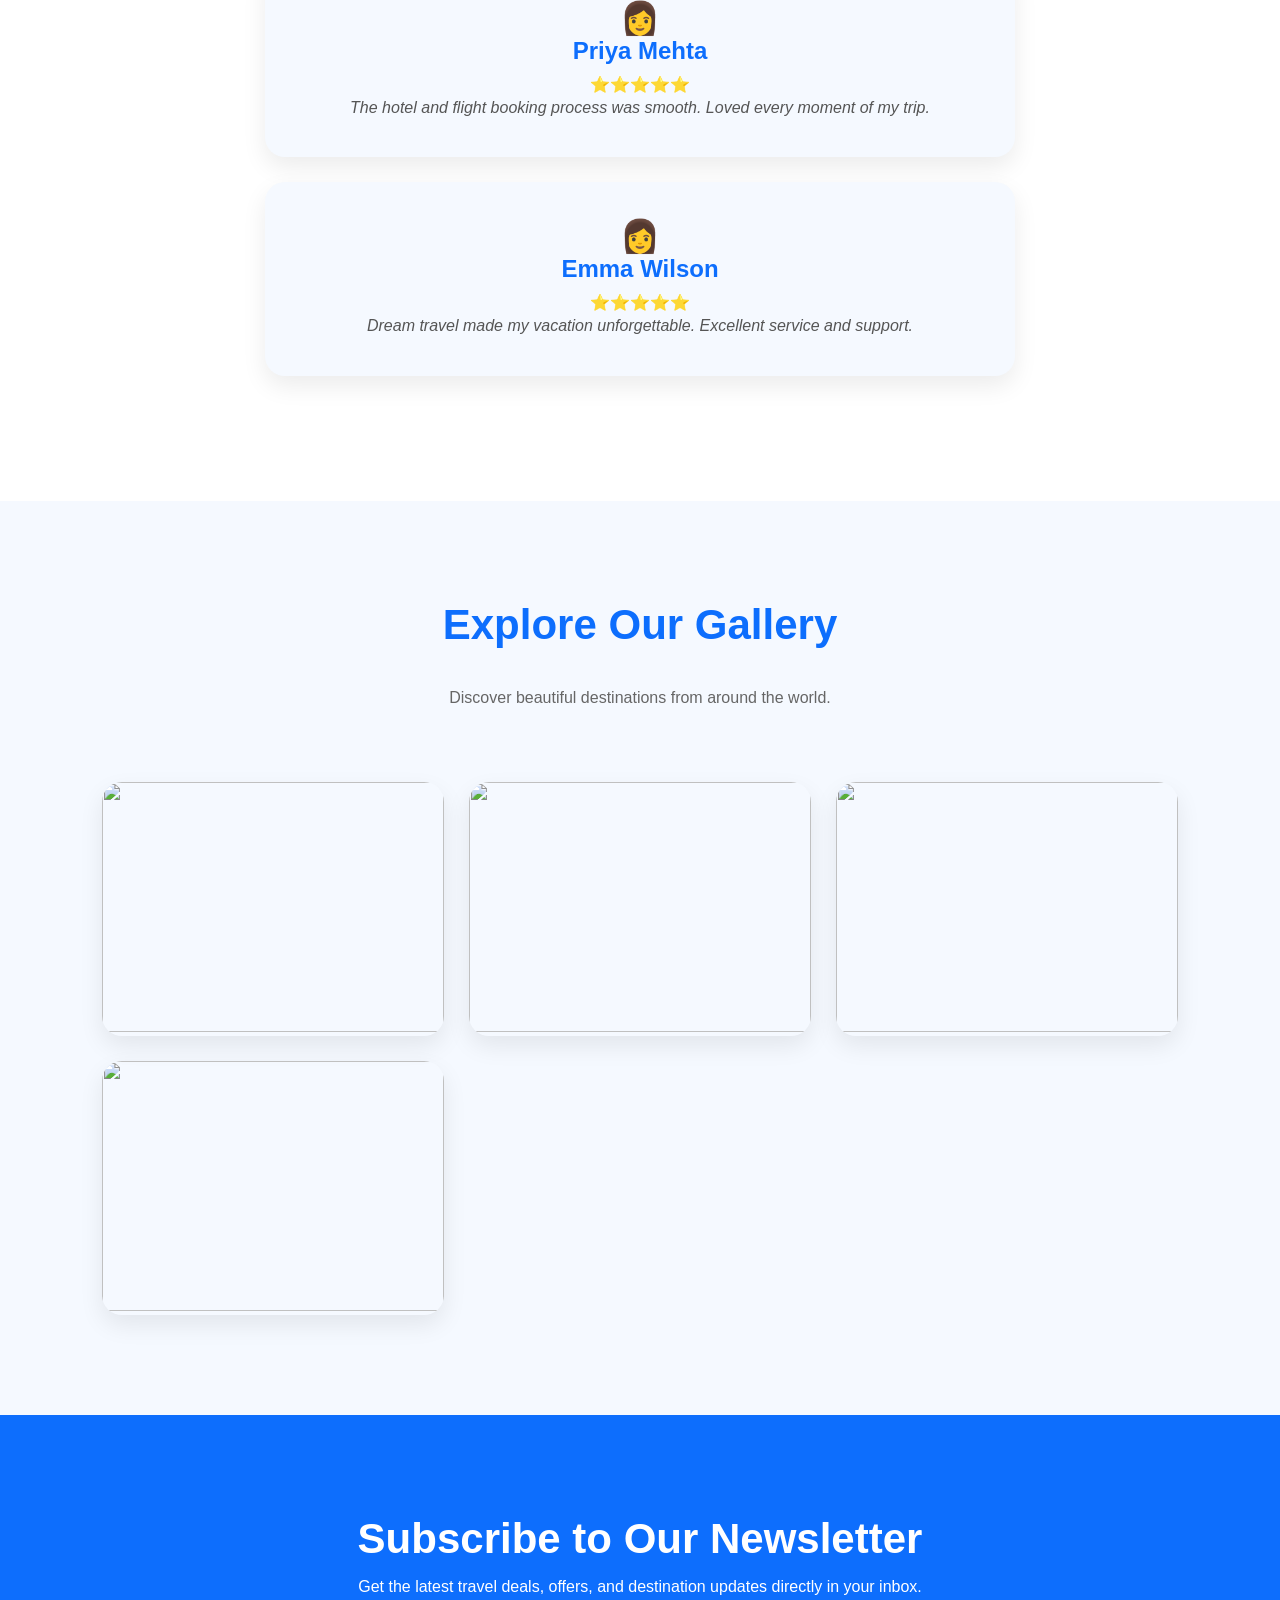
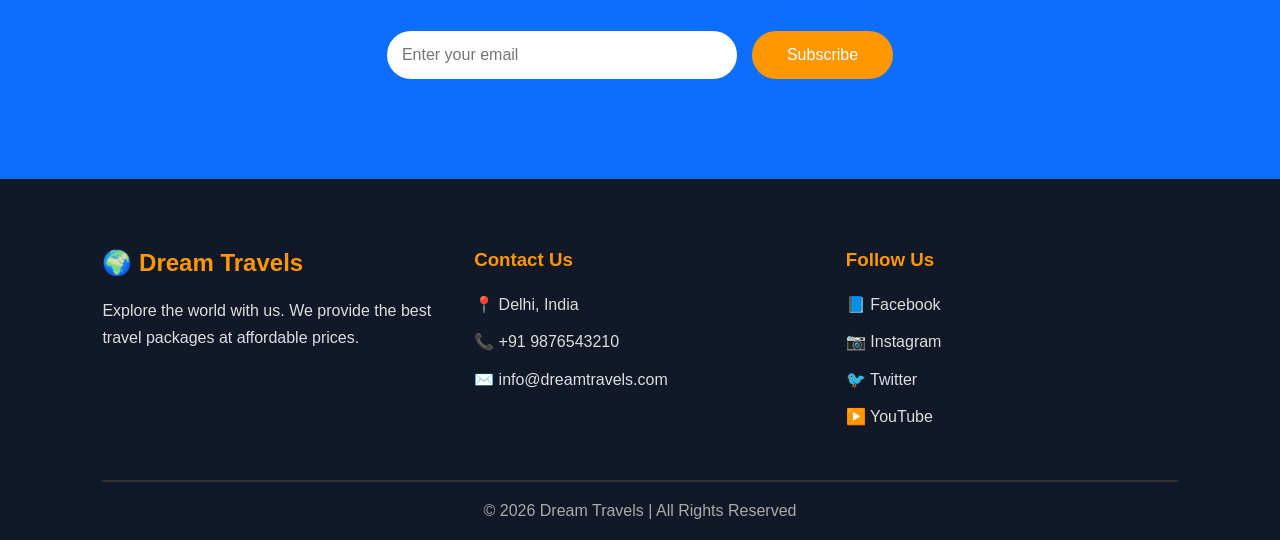
==== commit 3b1d3509: "Add files via upload" ====
--- a/index.html
+++ b/index.html
@@ -3,41 +3,311 @@
 <head>
     <meta charset="UTF-8">
     <meta name="viewport" content="width=device-width, initial-scale=1.0">
-    <title>Calculator</title>
+    <title>Dream Travels|Explore The World</title>
     <link rel="stylesheet" href="style.css">
 </head>
 <body>
-    <div class="calculator">
-    <input type="text" id="display" readonly>
-
-    <div class="buttons">
-        <button onclick="clearDisplay()" class="bot">AC</button>
-        <button onclick="deleteLast()"  class="bot">⌫</button>
-        <button onclick="appendValue('%')"  class="bot">%</button>
-        <button onclick="appendValue('/')"  class="bot">÷</button>
-
-        <button onclick="appendValue('7')">7</button>
-        <button onclick="appendValue('8')">8</button>
-        <button onclick="appendValue('9')">9</button>
-        <button onclick="appendValue('*')"  class="bot">×</button>
-
-        <button onclick="appendValue('4')">4</button>
-        <button onclick="appendValue('5')">5</button>
-        <button onclick="appendValue('6')">6</button>
-        <button onclick="appendValue('-')"  class="bot">−</button>
-
-        <button onclick="appendValue('1')">1</button>
-        <button onclick="appendValue('2')">2</button>
-        <button onclick="appendValue('3')">3</button>
-        <button onclick="appendValue('+')"  class="bot">+</button>
-
-        <button onclick="appendValue('+/-')">+/-</button>
-        <button onclick="appendValue('0')">0</button>
-        <button onclick="appendValue('.')">.</button>
-        <button class="equal" onclick="calculate()">=</button>
+    <div class="container">
         
-    </div>
+    <div id="navigation">
+
+        <div class="logo">
+        <h2>✈Dream Travels</h2>
+        <p>Explore The World</p>
+        </div>
+
+        <nav>
+            <a href="#home" class="active">Home</a>
+            <a href="#popular">Destinations</a>
+            <a href="#package">Packages</a>
+           <a href="#service">Services</a>
+            <a href="#choose">About Us</a>
+           <a href="#footer">Contact</a>
+            <button type="button" id="btn">Book Now</button>
+            </nav>
+             
+    </div>
+
+    <div id="home">
+        <h1 class="hero-title">Explore the World with Dream Travels</h1>
+        <p class="hero-text">Discover Breathacking destinations and unforgettable adventures at the best prices.</p>
+        <div class="hero-btn">
+        <button class="explore-btn">Explore Now</button>
+        <button class="book-btn">Book Your Trip</button>
+        </div>
+
+        <div class="search-box">
+            <input type="text" id="searchInput" placeholder="Search Destination">
+            <button id="searchBtn">Search</button>
+        </div>
+    </div>
+
+    <section class="stats">
+
+    <div class="stat">
+        <h2>500+</h2>
+        <p>Happy Travelers</p>
+    </div>
+
+    <div class="stat">
+        <h2>120+</h2>
+        <p>Destinations</p>
+    </div>
+
+    <div class="stat">
+        <h2>10+</h2>
+        <p>Years Experience</p>
+    </div>
+
+    <div class="stat">
+        <h2>24/7</h2>
+        <p>Customer Support</p>
+    </div>
+
+</section>
+
+    <div id="popular">
+        <p>Best Place to visit</p>
+        <h2>Popular Destinations 🧑🏼‍✈️</h2>
+        <div class="grid">
+            <div class="photo">
+                <img src="images/images (1).jfif" alt="paris">
+             <h2>Paris</h2>
+             <p>🌐France</p>
+        </div>
+        <div class="photo">
+            <img src="images/image2.jfif" alt="bali">
+             <h2>Bali</h2>
+             <p>🌐Indonesia</p>
+        </div>
+        <div class="photo">
+            <img src="images/images3.jfif" alt="dubai">
+             <h2>Dubai</h2>
+             <p>🌐UAE</p>
+        </div>
+        <div class="photo">
+            <img src="images/image4.jfif" alt="Switzerland">
+             <h2>Switzerland</h2>
+             <p>🌐Switzerland</p>
+        </div>
+        <div class="photo">
+            <img src="images/images 5.jfif" alt="maldives">
+             <h2>Maldives</h2>
+             <p>🌐Maldives</p>
+        </div>
+        <div class="photo">
+            <img src="images/images 6.jfif" alt="goa">
+             <h2>Goa</h2>
+             <p>🌐India</p>
+        </div>
+         </div>
+    </div>
+
+     <div id="service">
+       <h2>Our Services</h2>
+       <p>Everything you need for a hassle-free journey.</p>
+       <div class="grid-2">
+        <div class="hotel">
+            <h1>🛫✈️🛬</h1>
+            <h3>Flight Booking</h3>
+            <p>Book flight to any destination worldwide at the best prices.</p>
+        </div>
+        <div class="hotel">
+            <h1>🏢</h1>
+            <h3>Hotel Booking</h3>
+            <p>Find the perfect stays from budget to luxury hotels.</p>
+        </div>
+        <div class="hotel">
+            <h1>💼</h1>
+            <h3>Tour Packages</h3>
+            <p>Amazing tour packages crafted just for you.</p>
+        </div>
+        <div class="hotel">
+            <h1>🎫</h1>
+            <h3>Visa Assistance</h3>
+            <p>Get easy visa assistance for stress free travels🎫.</p>
+        </div>
+       </div>
+     </div>
+     
+       <div id="choose">
+         <h2>Why Choose Us?</h2>
+         <p>We make every journey comfortable,safe,and unforgettable.</p>
+         <div id="main">
+          <div class="card">
+           <h2>⭐ Best Price Guarantee</h2>
+          </div>
+          <div class="card">
+           <h2>🍀🤞✨ Safe Travels</h2>
+          </div>
+          <div class="card">
+           <h2>📞24/7 Customers Support</h2>
+          </div>
+          <div class="card">
+           <h2>🤵Expert Guides</h2>
+          </div>
+         </div>
+       </div>
+
+
+       <div id="package">
+           <h2>Popular tour Packages</h2>
+           <p>Choose the perfect package for your next Advanture.</p>
+          <div class="package-card">
+            <img src="images/image2.jfif" alt="bali">
+           <h3>Bali</h3>
+           <p>4 Days/3 Nights</p>
+           <p class="price">₹24,999</p>
+           <button>Book Now</button>
+          </div>
+          <div class="package-card">
+            <img src="images/image4.jfif" alt="">
+           <h3>Switzerland</h3>
+           <p>7 Days/6 Nights</p>
+           <p class="price">₹70,999</p>
+           <button>Book Now</button>
+          </div>
+          <div class="package-card">
+            <img src="images/images 5.jfif" alt="">
+           <h3>Maldives</h3>
+           <p>4 Days/3 Nights</p>
+           <p class="price">₹39,999</p>
+           <button>Book Now</button>
+          </div>
+       </div>
+
+       <div class="testimonials">
+        <h2>What Our Travelers Say</h2>
+        <p>Hear from our happy customers who have explored the world with dream travel.</p>
+        <div class="test-container">
+            <h1>👨</h1>
+         <h3>Rahul Sharma</h3>
+         <p>⭐⭐⭐⭐⭐</p>
+         <p>"Amazing experience! Everything was perfectly organized. Highly recommended!"</p>
+        </div>
+        <div class="test-container">
+            <h1>👩</h1>
+         <h3>Priya Mehta</h3>
+         <p>⭐⭐⭐⭐⭐</p>
+         <p>The hotel and flight booking process was smooth. Loved every moment of my trip.</p>
+        </div>
+        <div class="test-container">
+             <h1>👩</h1>
+         <h3>Emma Wilson</h3>
+         <p>⭐⭐⭐⭐⭐</p>
+         <p>Dream travel made my vacation unforgettable. Excellent service and support.</p>
+        </div>
+       </div>
+
+       <div id="gallery">
+        <h2>Explore Our Gallery</h2>
+        <p>Discover beautiful destinations from around the world.</p>
+        <div class="gallery-card">
+           <img src="images/image2.jfif" alt="">
+        </div>
+        <div class="gallery-card">
+           <img src="images/image4.jfif" alt="">
+        </div>
+        <div class="gallery-card">
+           <img src="images/images 5.jfif" alt="">
+        </div>
+        <div class="gallery-card">
+           <img src="images/images (1).jfif" alt="">
+        </div>
+        
+       </div>
+
+         <section class="newsletter">
+
+    <h2>Subscribe to Our Newsletter</h2>
+
+    <p>Get the latest travel deals, offers, and destination updates directly in your inbox.</p>
+
+    <div class="newsletter-box">
+        <input type="email" placeholder="Enter your email" id="newsletterEmail" required>
+        <button>Subscribe</button>
+    </div>
+
+</section>
+
+<footer id="footer">
+
+    <div class="footer-container">
+
+        <div class="footer-box">
+            <h2>🌍 Dream Travels</h2>
+            <p>
+                Explore the world with us. We provide the best travel
+                packages at affordable prices.
+            </p>
+        </div>
+
+        <div class="footer-box">
+            <h3>Contact Us</h3>
+            <p>📍 Delhi, India</p>
+            <p>📞 +91 9876543210</p>
+            <p>✉️ info@dreamtravels.com</p>
+        </div>
+
+        <div class="footer-box">
+            <h3>Follow Us</h3>
+            <p>📘 Facebook</p>
+            <p>📷 Instagram</p>
+            <p>🐦 Twitter</p>
+            <p>▶️ YouTube</p>
+        </div>
+
+    </div>
+
+    <hr>
+
+    <p class="copyright">
+        © 2026 Dream Travels | All Rights Reserved
+    </p>
+
+</footer>
 </div>
-<script src="index.js"></script>
+
+    
+    <!-- Booking Modal -->
+
+<div id="bookingModal" class="modal">
+
+<div class="modal-content">
+
+<span class="close">&times;</span>
+
+<h2>Book Your Trip ✈️</h2>
+
+<form id="bookingForm">
+
+<input type="text" id="name" placeholder="Full Name" required>
+
+<input type="email" id="email" placeholder="Email" required>
+
+<input type="tel" id="phone" placeholder="Phone Number" required>
+
+<select id="destination" required>
+<option value="">Select Destination</option>
+<option>Paris</option>
+<option>Bali</option>
+<option>Dubai</option>
+<option>Switzerland</option>
+<option>Maldives</option>
+<option>Goa</option>
+</select>
+
+<input type="date" id="date" required>
+
+<input type="number" id="people" placeholder="No. of Travelers" required>
+
+<button type="submit">Confirm Booking</button>
+
+</form>
+
+</div>
+
+</div>
+<script src="style.js"></script>
 </body>
 </html>
--- a/style.css
+++ b/style.css
@@ -1,112 +1,1268 @@
 *{
-    padding: 0px;
-    margin: 0px;
-    box-sizing: border-box;
+    margin:0;
+    padding:0;
+    box-sizing:border-box;
+    scroll-behavior:smooth;
+}
+
+body{
+    font-family:Arial, Helvetica, sans-serif;
+    background:#f8fbff;
+    color:#333;
+}
+
+.container{
+    width:100%;
+}
+
+/*================ NAVBAR ================*/
+
+#navigation{
+    position:fixed;
+    top:0;
+    left:0;
+    width:100%;
+    display:flex;
+    justify-content:space-between;
+    align-items:center;
+    padding:18px 8%;
+    background:rgba(255,255,255,.95);
+    box-shadow:0 5px 20px rgba(0,0,0,.08);
+    z-index:999;
+     border-bottom: 2px solid #3a3a3a;
+    margin-bottom: 20px;
+    padding-bottom: 20px;
+}
+
+.logo h2{
+    color:#0d6efd;
+    font-size:40px;
+    font-weight: 700;
+}
+
+.logo p{
+    color:#666;
+    font-size:16px;
+    margin-top: 5px;
+}
+
+nav{
+    display:flex;
+    justify-content: flex-end;
+    gap:35px;
+}
+
+nav a{
+    text-decoration:none;
+    color:#333;
+    font-weight:600;
+    transition:color 0.3s ease;
+    font-size: 30px;
+    display: inline-block;
+    margin-left: 20px;
+}
+
+nav a:hover{
+     color:#0d6efd;
+}
+nav .active{
+    color:#0d6efd;
+}
+
+#btn{
+   background:#1677ff;
+
+    color:white;
+
+    border:none;
+
+    padding:14px 35px;
+
+    border-radius:35px;
+
+    cursor:pointer;
+
+    font-size:16px;
+
+    font-weight:bold;
+    margin-left: 25px;
     
 }
 
-body{
-    display: flex;
-    justify-content: center;
-    align-items: center;
-    min-height:100vh;
-    padding: 20px;
-    background: linear-gradient(135deg,#0f2027,#2c5364);
+#btn:hover{
+    background:#1677ff;
+    transform:translateY(-3px);
+}
+
+/*================ HERO ================*/
+
+#home{
+    height:100vh;
+    background:
+    linear-gradient(rgba(0,0,0,.45),rgba(0,0,0,.45)),
+    url("hero.jpg");
+
+    background-size:cover;
+    background-position:center;
+
+    display:flex;
+    flex-direction:column;
+    justify-content:center;
+    align-items:center;
+    text-align:center;
+    color:white;
+    padding:20px;
+}
+
+.hero-title{
+    font-size:65px;
+    max-width:900px;
+    margin-bottom:25px;
+    animation:fadeUp 1s;
+}
+
+.hero-text{
+    font-size:22px;
+    max-width:700px;
+    margin-bottom:40px;
+    animation:fadeUp 1.4s;
+}
+
+.hero-btn{
+    display:flex;
+    gap:20px;
+}
+
+.explore-btn{
+   padding:15px 35px;
+    border:none;
+    border-radius:40px;
+    cursor:pointer;
+    font-size:17px;
+    transition:.4s; 
+}
+.book-btn{
+
+    padding:15px 35px;
+    border:none;
+    border-radius:40px;
+    cursor:pointer;
+    font-size:17px;
+    transition:.4s;
+    margin-left: 20px;
+}
+
+.explore-btn{
+    background:#ff9800;
+    color:white;
+}
+
+.book-btn{
+    background:white;
+    color:#0d6efd;
+}
+
+.explore-btn:hover{
+     transform:translateY(-6px);
+    box-shadow:0 10px 30px rgba(0,0,0,.3);
+
+}
+.book-btn:hover{
+
+    transform:translateY(-6px);
+    box-shadow:0 10px 30px rgba(0,0,0,.3);
+
+}
+
+/*================ POPULAR ================*/
+
+#popular{
+    padding:100px 8%;
+}
+
+#popular>p{
+    color:#0d6efd;
+    font-weight:bold;
+    text-align:center;
+}
+
+#popular>h2{
+    text-align:center;
+    font-size:40px;
+    margin:15px 0 50px;
+}
+
+.grid{
+
+    display:grid;
+    grid-template-columns:repeat(auto-fit,minmax(280px,1fr));
+    gap:35px;
+
+}
+
+.photo{
+
+    background:white;
+    border-radius:20px;
+    overflow:hidden;
+    box-shadow:0 10px 25px rgba(0,0,0,.08);
+    transition:.4s;
+
+}
+
+.photo:hover{
+
+    transform:translateY(-10px);
+
+}
+
+.photo img{
+
+    width:100%;
+    height:230px;
+    object-fit:cover;
+    transition:.5s;
+
+}
+
+.photo:hover img{
+
+    transform:scale(1.08);
+
+}
+
+.photo h2{
+
+    margin:20px;
+    color:#0d6efd;
+
+}
+
+.photo p{
+
+    margin:0 20px 25px;
+    color:#666;
+
+}
+
+/*================ ANIMATION ================*/
+
+@keyframes fadeUp{
+
+from{
+
+opacity:0;
+transform:translateY(50px);
+
+}
+
+to{
+
+opacity:1;
+transform:translateY(0);
+
+}
+
+}
+
+ /* ===========================
+   OUR SERVICES
+=========================== */
+
+#service{
+    padding:100px 8%;
+    background:#f5f9ff;
+    text-align:center;
+}
+
+#service h2{
+    font-size:42px;
+    color:#0d6efd;
+    margin-bottom:15px;
+}
+
+#service>p{
+    color:#666;
+    margin-bottom:50px;
+    font-size:18px;
+}
+
+.grid-2{
+    display:grid;
+    grid-template-columns:repeat(auto-fit,minmax(250px,1fr));
+    gap:30px;
+}
+
+.hotel{
+    background:#fff;
+    padding:35px 25px;
+    border-radius:20px;
+    transition:.4s;
+    box-shadow:0 10px 25px rgba(0,0,0,.08);
+}
+
+.hotel h1{
+    font-size:55px;
+    margin-bottom:20px;
+}
+
+.hotel h3{
+    color:#0d6efd;
+    margin-bottom:15px;
+}
+
+.hotel p{
+    color:#666;
+    line-height:1.7;
+}
+
+.hotel:hover{
+    transform:translateY(-12px);
+    background:#0d6efd;
+    color:white;
+}
+
+.hotel:hover h3{
+    color: white;
+}
+.hotel:hover p{
+    color:white;
+}
+
+/* ===========================
+   WHY CHOOSE US
+=========================== */
+
+#choose{
+    padding:100px 8%;
+    text-align:center;
+}
+
+#choose h2{
+    font-size:42px;
+    color:#0d6efd;
+}
+
+#choose>p{
+    margin:20px 0 50px;
+    color:#666;
+}
+
+#main{
+    display:grid;
+    grid-template-columns:repeat(auto-fit,minmax(250px,1fr));
+    gap:30px;
+}
+
+.card{
+    background:white;
+    padding:35px;
+    border-radius:20px;
+    box-shadow:0 10px 25px rgba(0,0,0,.08);
+    transition:.4s;
+}
+
+.card h2{
+    font-size:23px;
+    color:#333;
+}
+
+.card:hover{
+    transform:translateY(-10px);
+    background :white;
+}
+
+.card:hover h2{
+    color:#fff;
+}
+
+/* ===========================
+   TOUR PACKAGES
+=========================== */
+
+#package{
+    padding:100px 8%;
+    background:#f5f9ff;
+    text-align:center;
+}
+
+#package h2{
+    font-size:42px;
+    color:#0d6efd;
+}
+
+#package>p{
+    color:#666;
+    margin:15px 0 50px;
+}
+
+#package{
+    display:grid;
+    grid-template-columns:repeat(auto-fit,minmax(320px,1fr));
+    gap:35px;
+}
+
+#package h2,
+#package>p{
+    grid-column:1/-1;
+}
+
+.package-card{
+
+    background:white;
+    overflow:hidden;
+    border-radius:20px;
+    transition:.4s;
+    box-shadow:0 10px 25px rgba(0,0,0,.08);
+
+}
+
+.package-card img{
+
+    width:100%;
+    height:240px;
+    object-fit:cover;
+    transition:.5s;
+
+}
+
+.package-card:hover img{
+
+    transform:scale(1.08);
+
+}
+
+.package-card h3{
+
+    margin-top:20px;
+    color:#0d6efd;
+    font-size:26px;
+
+}
+
+.package-card p{
+
+    margin:10px 0;
+    color:#555;
+
+}
+
+.package-card button{
+
+    margin:20px 0 30px;
+    padding:13px 30px;
+    border:none;
+    border-radius:35px;
+    background:#ff9800;
+    color:white;
+    cursor:pointer;
+    font-size:16px;
+    transition:.4s;
+
+}
+
+.package-card button:hover{
+
+    background:#ff7700;
+    transform:scale(1.05);
+
+}
+
+.package-card:hover{
+
+    transform:translateY(-12px);
+    box-shadow:0 18px 40px rgba(0,0,0,.15);
+
+}
+
+/* ===========================
+   TESTIMONIALS
+=========================== */
+
+.testimonials{
+
+    padding:100px 8%;
+    text-align:center;
+    background:white;
+
+}
+
+.testimonials h2{
+
+    font-size:42px;
+    color:#0d6efd;
+    margin-bottom:15px;
+
+}
+
+.testimonials>p{
+
+    color:#666;
+    margin-bottom:50px;
+
+}
+
+.test-container{
+
+    max-width:750px;
+    margin:25px auto;
+    padding:35px;
+
+    background:#f5f9ff;
+
+    border-radius:20px;
+
+    box-shadow:0 10px 25px rgba(0,0,0,.08);
+
+    transition:.4s;
+
+}
+
+.test-container:hover{
+
+    transform:translateY(-10px);
+
+    box-shadow:0 18px 35px rgba(0,0,0,.15);
+
+}
+
+.test-container h3{
+
+    color:#0d6efd;
+    margin-bottom:10px;
+    font-size:24px;
+
+}
+
+.test-container p:nth-child(2){
+
+    color:#ffbf00;
+    font-size:22px;
+    margin-bottom:15px;
+
+}
+
+.test-container p:last-child{
+
+    color:#555;
+    font-style:italic;
+    line-height:1.8;
+
+}
+
+/*================ GALLERY ================*/
+
+#gallery{
+    padding:100px 8%;
+    text-align:center;
+    background:#f5f9ff;
+}
+
+#gallery h2{
+    font-size:42px;
+    color:#0d6efd;
+    margin-bottom:15px;
+}
+
+#gallery>p{
+    color:#666;
+    margin-bottom:50px;
+}
+
+#gallery{
+    display:grid;
+    grid-template-columns:repeat(auto-fit,minmax(280px,1fr));
+    gap:25px;
+}
+
+#gallery h2{
+     grid-column:1/-1;
+}
+#gallery p{
+    grid-column:1/-1;
+}
+
+.gallery-card{
+    overflow:hidden;
+    border-radius:20px;
+    box-shadow:0 10px 25px rgba(0,0,0,.08);
+}
+
+.gallery-card img{
+    width:100%;
+    height:250px;
+    object-fit:cover;
+    transition:.5s;
+}
+
+.gallery-card:hover img{
+    transform:scale(1.1);
+}
+
+/*================ NEWSLETTER ================*/
+
+.newsletter{
+    padding:100px 8%;
+    background:#0d6efd;
+    text-align:center;
+    color:white;
+}
+
+.newsletter h2{
+    font-size:42px;
+    margin-bottom:15px;
+}
+
+.newsletter p{
+    max-width:700px;
+    margin:auto;
+    margin-bottom:35px;
+}
+
+.newsletter-box{
+    display:flex;
+    justify-content:center;
+    gap:15px;
+    flex-wrap:wrap;
+}
+
+.newsletter-box input{
+    width:350px;
+    padding:15px;
+    border:none;
+    border-radius:40px;
+    font-size:16px;
+}
+
+.newsletter-box button{
+    padding:15px 35px;
+    border:none;
+    border-radius:40px;
+    background:#ff9800;
+    color:white;
+    cursor:pointer;
+    font-size:16px;
+    transition:.4s;
+}
+
+.newsletter-box button:hover{
+    background:#ff7700;
+}
+
+/*================ FOOTER ================*/
+
+#footer{
+    background:#111827;
+    color:white;
+    padding:70px 8% 20px;
+}
+
+.footer-container{
+    display:grid;
+    grid-template-columns:repeat(auto-fit,minmax(250px,1fr));
+    gap:40px;
+}
+
+.footer-box h2{
+     margin-bottom:20px;
+    color:#ff9800;
+}
+.footer-box h3{
+    margin-bottom:20px;
+    color:#ff9800;
+}
+
+.footer-box p{
+    margin:10px 0;
+    color:#ddd;
+    line-height:1.7;
+}
+
+hr{
+    margin:40px 0 20px;
+    border:.5px solid #333;
+}
+
+.copyright{
+    text-align:center;
+    color:#aaa;
+}
+
+/*================ RESPONSIVE ================*/
+
+@media(max-width:900px){
+
+#navigation{
+    flex-direction:column;
+    gap:20px;
+}
+
+nav{
+    flex-wrap:wrap;
+    justify-content:center;
+}
+
+.hero-title{
+    font-size:42px;
+}
+
+.hero-text{
+    font-size:18px;
+}
+
+.hero-btn{
+    flex-direction:column;
+}
+
+.newsletter-box{
+    flex-direction:column;
+    align-items:center;
+}
+
+.newsletter-box input{
+    width:100%;
+    max-width:350px;
+}
+
+}
+
+/*================ STATS SECTION ================*/
+
+.stats{
+    width:85%;
+    margin:50px auto 80px;
+    background:white;
+    border-radius:20px;
+    padding:35px 20px;
+
+    display:grid;
+    grid-template-columns:repeat(auto-fit,minmax(180px,1fr));
+    gap:25px;
+
+    box-shadow:0 10px 30px rgba(0,0,0,.12);
+    position:relative;
+    z-index:10;
     
-
-}
-
-.calculator{
-    width: 350px;
-    padding: 25px;
-    background: #1f1f1f;
-    border-radius: 25px;
-    box-shadow: 0 15px 40px rgba(0, 255, 255, 0.3);
+}
+
+.stat{
+    text-align:center;
+    transition:0.4s;
+    padding-top: 30px;
+}
+
+.stat h2{
+    font-size:40px;
+    color:#0d6efd;
+    margin-bottom:10px;
+    font-weight:bold;
+}
+
+.stat p{
+    font-size:17px;
+    color:#666;
+    font-weight:500;
+}
+
+.stat:hover{
+    transform:translateY(-8px);
+}
+
+.stat:hover h2{
+    color:#ff9800;
+}
+
+/* Mobile */
+
+@media(max-width:768px){
+
+.stats{
+    width:92%;
+    margin:-40px auto 60px;
+    padding:25px;
+}
+
+.stat h2{
+    font-size:32px;
+}
+
+.stat p{
+    font-size:15px;
+}
+
+}
+
+.hero-title{
+    animation: float 3s ease-in-out infinite;
+}
+
+@keyframes float{
+
+0%{
+transform:translateY(0px);
+}
+
+50%{
+transform:translateY(-10px);
+}
+
+100%{
+transform:translateY(0px);
+}
+
+}
+.explore-btn{
+    box-shadow:0 10px 25px rgba(13,110,253,.35);
+
+}
+.book-btn{
+
+box-shadow:0 10px 25px rgba(13,110,253,.35);
+
+}
+
+.explore-btn:hover{
+    box-shadow:0 15px 35px rgba(255,152,0,.45);
+}
+.book-btn:hover{
+
+box-shadow:0 15px 35px rgba(255,152,0,.45);
+
+}
+
+.photo{
+
+cursor:pointer;
+
+}
+
+.photo h2{
+
+font-size:28px;
+
+}
+
+.photo:hover{
+
+transform:translateY(-12px) scale(1.02);
+
+}
+
+.hotel h1{
+
+transition:.4s;
+
+}
+
+.hotel:hover h1{
+
+transform:rotate(10deg) scale(1.2);
+
+}
+
+.price{
+
+font-size:28px;
+font-weight:bold;
+color:#ff9800;
+
+}
+
+.gallery-card{
+
+position:relative;
+cursor:pointer;
+
+}
+
+.gallery-card::before{
+
+content:"Explore";
+position:absolute;
+top:0;
+left:0;
+
+width:100%;
+height:100%;
+
+background:rgba(0,0,0,.45);
+
+display:flex;
+justify-content:center;
+align-items:center;
+
+color:white;
+font-size:30px;
+font-weight:bold;
+
+opacity:0;
+
+transition:.4s;
+
+}
+
+.gallery-card:hover::before{
+
+opacity:1;
+
+}
+
+.footer-box p{
+
+transition:.3s;
+cursor:pointer;
+
+}
+
+.footer-box p:hover{
+
+color:#ff9800;
+padding-left:10px;
+
+}
+
+.modal{
+display:none;
+position:fixed;
+left:0;
+top:0;
+width:100%;
+height:100%;
+background:rgba(0,0,0,.6);
+justify-content:center;
+align-items:center;
+z-index:9999;
+}
+
+.modal-content{
+background:white;
+padding:30px;
+width:400px;
+border-radius:15px;
+position:relative;
+}
+
+.modal-content h2{
+text-align:center;
+margin-bottom:20px;
+color:#0d6efd;
+}
+
+.modal-content input{
+    width:100%;
+padding:12px;
+margin:10px 0;
+border:1px solid #ccc;
+border-radius:8px;
+}
+.modal-content select{
+width:100%;
+padding:12px;
+margin:10px 0;
+border:1px solid #ccc;
+border-radius:8px;
+}
+
+.modal-content button{
+width:100%;
+padding:12px;
+background:#ff9800;
+color:white;
+border:none;
+border-radius:8px;
+cursor:pointer;
+font-size:17px;
+}
+
+.close{
+position:absolute;
+right:20px;
+top:10px;
+font-size:28px;
+cursor:pointer;
+}
+
+/* ===========================
+   Search Box
+=========================== */
+
+.search-box{
+    margin-top:30px;
+    display:flex;
+    justify-content:center;
+    align-items:center;
+    gap:15px;
+    flex-wrap:wrap;
+}
+
+.search-box input{
+    width:320px;
+    padding:14px 18px;
+    border:none;
+    border-radius:30px;
+    font-size:16px;
+    outline:none;
+    box-shadow:0 4px 10px rgba(0,0,0,.2);
+}
+
+.search-box button{
+    padding:14px 28px;
+    border:none;
+    border-radius:30px;
+    background:#ff9800;
+    color:#fff;
+    font-size:16px;
+    font-weight:bold;
+    cursor:pointer;
+    transition:.3s;
+}
+
+.search-box button:hover{
+    background:#0d6efd;
+    transform:translateY(-3px);
+}
+
+nav a.active{
+    color:#ff9800;
+    font-weight:bold;
+    border-bottom:2px solid #ff9800;
+}
+
+/*===============================
+ Back To Top
+================================*/
+
+#topBtn{
+
+position:fixed;
+
+right:25px;
+
+bottom:25px;
+
+width:50px;
+
+height:50px;
+
+border:none;
+
+border-radius:50%;
+
+background:#ff9800;
+
+color:white;
+
+font-size:22px;
+
+cursor:pointer;
+
+display:none;
+
+box-shadow:0 8px 20px rgba(0,0,0,.3);
+
+transition:.3s;
+
+z-index:9999;
+
+}
+
+#topBtn:hover{
+
+background:#0d6efd;
+
+transform:translateY(-5px);
+
+}
+
+
+/*===============================
+ Scroll Reveal
+================================*/
+
+.photo{
+    opacity:0;
+
+transform:translateY(40px);
+
+transition:1s;
+}
+.hotel{
+    opacity:0;
+
+transform:translateY(40px);
+
+transition:1s;
+}
+.card{
+    opacity:0;
+
+transform:translateY(40px);
+
+transition:1s;
+}
+.package-card{
+    opacity:0;
+
+transform:translateY(40px);
+
+transition:1s;
+}
+.gallery-card{
+    opacity:0;
+
+transform:translateY(40px);
+
+transition:1s;
+}
+.test-container{
+    opacity:0;
+
+transform:translateY(40px);
+
+transition:1s;
+}
+.stat{
+
+opacity:0;
+
+transform:translateY(40px);
+
+transition:1s;
+
+}
+
+.show{
+
+opacity:1;
+
+transform:translateY(0);
+
+}
+
+/* ==========================
+   Mobile Responsive
+========================== */
+
+@media (max-width:768px){
+
+#navigation{
+flex-direction:column;
+padding:15px;
+}
+
+.logo h2{
+font-size:24px;
+}
+
+.logo p{
+font-size:12px;
+}
+
+nav{
+display:flex;
+flex-wrap:wrap;
+justify-content:center;
+gap:10px;
+margin-top:15px;
+}
+
+nav a{
+font-size:14px;
+}
+
+#btn{
+padding:10px 18px;
+font-size:14px;
+}
+
+.hero-title{
+font-size:34px;
+}
+
+.hero-text{
+font-size:16px;
+padding:0 15px;
+}
+
+.hero-btn{
+flex-direction:column;
+gap:12px;
+}
+
+.hero-btn button{
+width:90%;
+}
+
+.search-box{
+flex-direction:column;
+}
+
+.search-box input{
+    width: 90%;
+}
+.search-box button{
+width:90%;
+}
+
+.grid{
     
-}
-
-#display{
+grid-template-columns:1fr;
+}
+.grid-2{
+    
+grid-template-columns:1fr;
+}
+#main{
+grid-template-columns:1fr;
+}
+
+.package-card{
     width: 100%;
-    height: 70px;
-    font-size: 32px;
-    margin-bottom: 15px;
-    text-align: right;
-    background: #2c2c2c;
-    color: white;
-    border: none;
-    outline: none;
-    border-radius: 15px;
-    box-shadow: 0 0 15px #00e5ff;
-    padding: 0 15px;
-}
-
-.buttons{
-    display: grid;
-    grid-template-columns: repeat(4,1fr);
-    gap: 10px;
-}
-button{
-    width: 70px;
-    height: 70px;
-    font-size: 24px;
-    border: none;
-    border-radius: 18px;
-    cursor: pointer;
-    color:white;
-    background-color: black;
-    font-weight: bold;
-    transition: 0.3;
-}
-
-.bot{
-    color: orangered;
-    background-color: black;
-}
-.equal{
-    background: linear-gradient(45deg,#ff9800,#ff5722);
-    color:white;
-    font-size: 40px;
-    border: none;
-    border-radius: 60%;
-    cursor: pointer;
-    
-
-}
-
-button:hover{
-    transform: scale(1.05);
-    background: #3a3a3a;
-}
-
-@media (max-width: 600px){
-
-    .calculator{
-        width: 95%;
-        max-width: 350px;
-        padding: 20px;
-        margin: auto;
-    }
-
-    #display{
-        width: 100%;
-        height: 60px;
-        font-size: 26px;
-        padding: 0 12px;
-    }
-
-    .buttons{
-        display: grid;
-        grid-template-columns: repeat(4,1fr);
-        gap: 10px;
-    }
-
-    button{
-        width: 100%;
-        height: 60px;
-        font-size: 20px;
-    }
-
-    h2{
-        font-size: 28px;
-    }
-}
+}
+.photo{
+    width: 100%;
+}
+.hotel{
+    width: 100%;
+}
+.card{
+    width: 100%;
+}
+.test-container{
+    width: 100%;
+}
+.gallery-card{
+width:100%;
+}
+
+#gallery{
+grid-template-columns:1fr;
+}
+
+.newsletter-box{
+flex-direction:column;
+}
+
+.newsletter-box input{
+    width: 90%;
+}
+.newsletter-box button{
+width:90%;
+}
+
+.footer-container{
+grid-template-columns:1fr;
+text-align:center;
+}
+
+.stats{
+grid-template-columns:repeat(2,1fr);
+gap:15px;
+}
+
+.stat h2{
+font-size:32px;
+}
+
+}
+
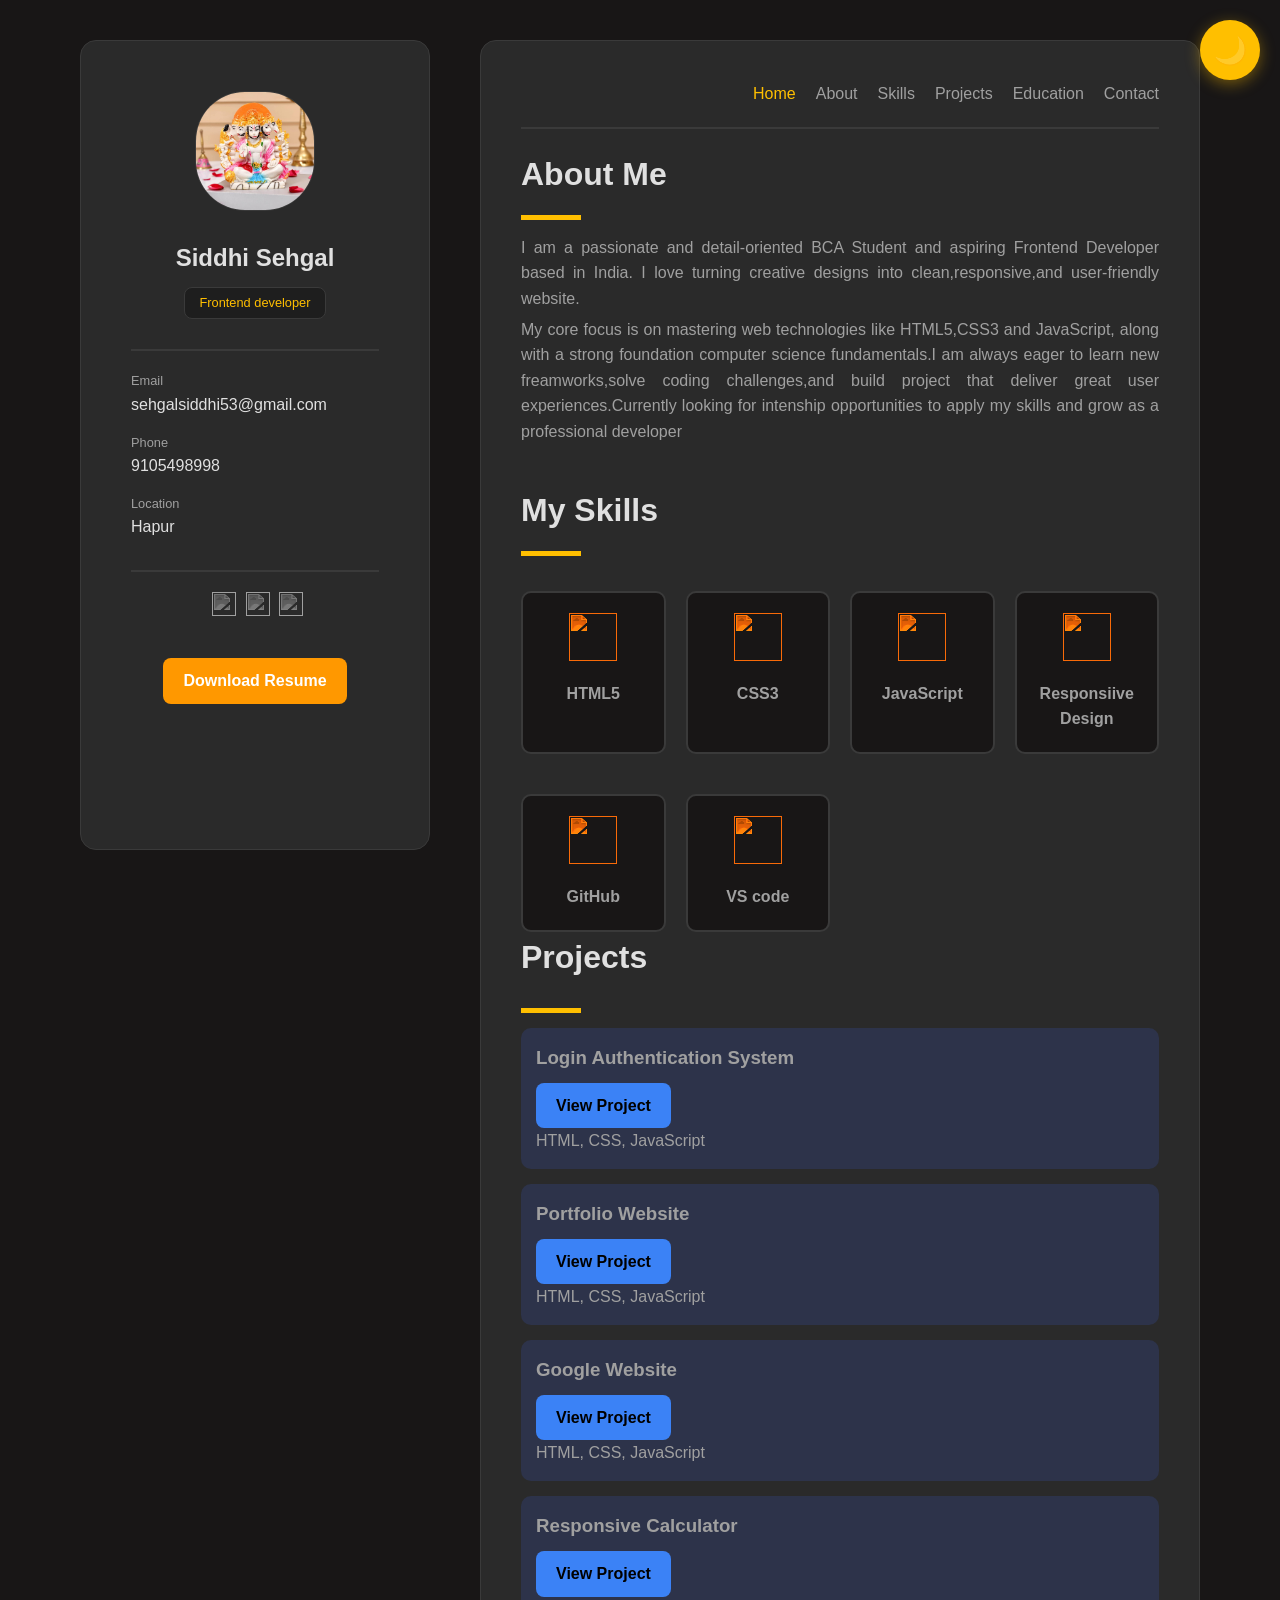
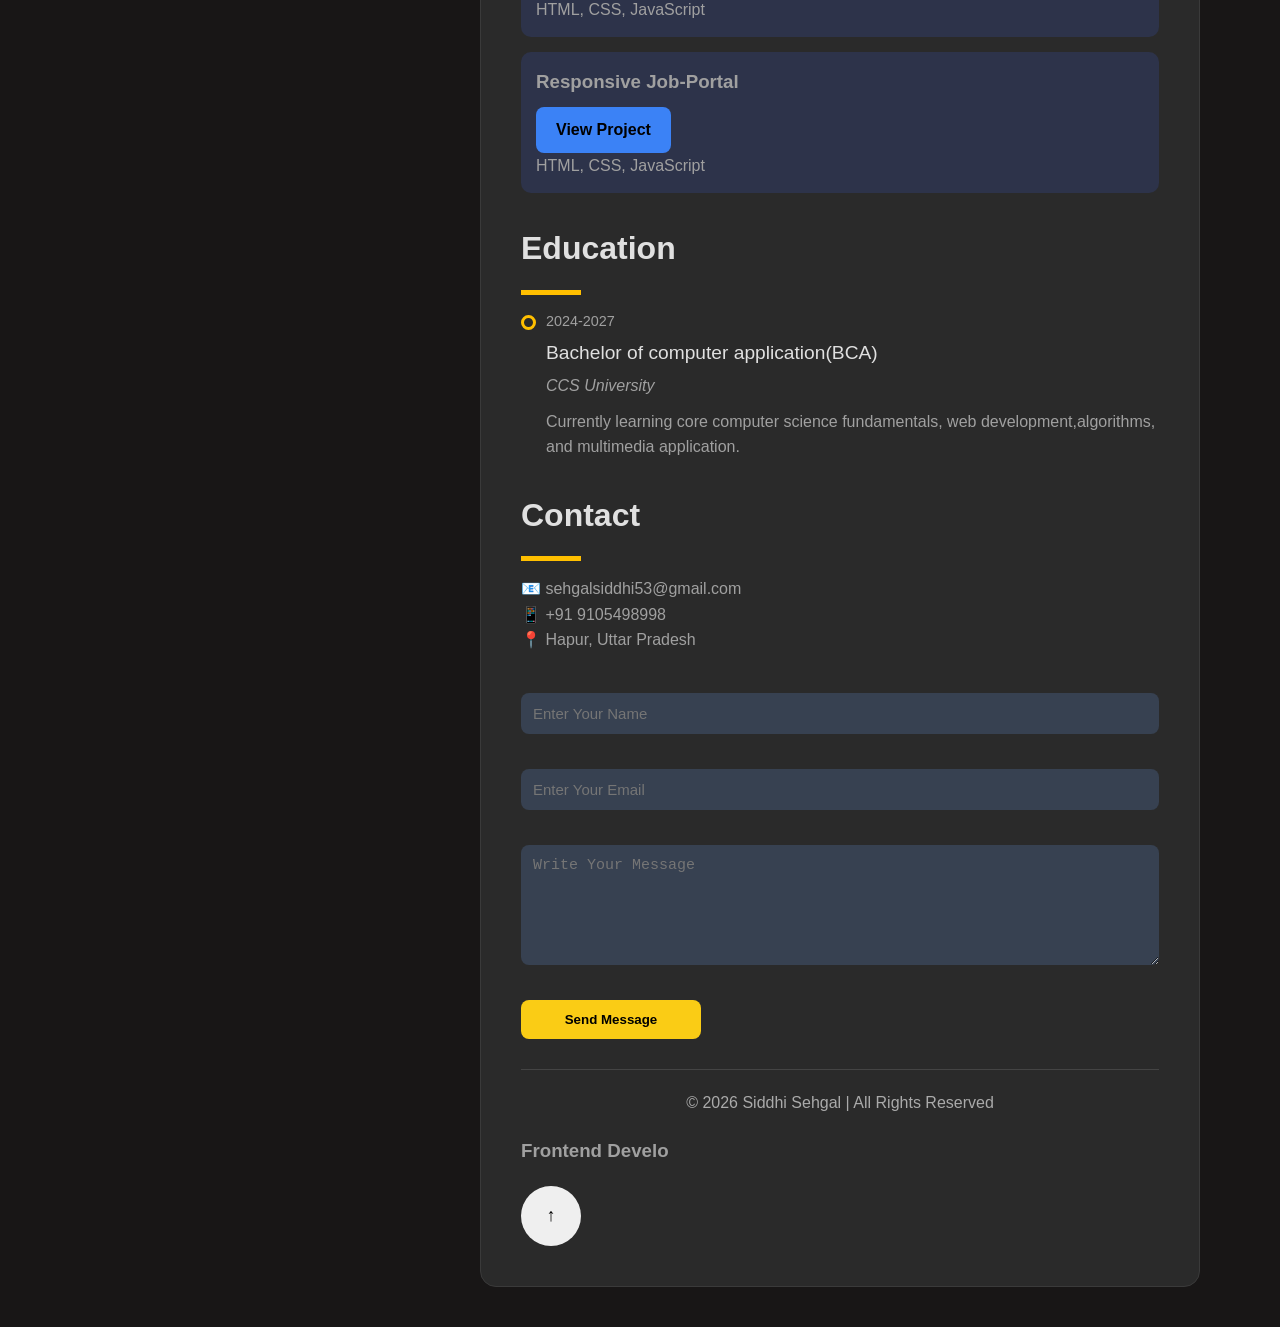
==== commit a7a597c1: "portfolio" ====
--- a/index.html
+++ b/index.html
@@ -3,311 +3,223 @@
 <head>
     <meta charset="UTF-8">
     <meta name="viewport" content="width=device-width, initial-scale=1.0">
-    <title>Dream Travels|Explore The World</title>
-    <link rel="stylesheet" href="style.css">
+    <title>portofolia</title>
+    <link rel="stylesheet" href="portofolia.css">
 </head>
 <body>
-    <div class="container">
-        
-    <div id="navigation">
-
-        <div class="logo">
-        <h2>✈Dream Travels</h2>
-        <p>Explore The World</p>
+    
+    <div class="container"> 
+     <div class="sidebar">
+        <div class="profile">
+        
+            <img src="lord.jpg" alt="">
+            <h2>Siddhi Sehgal</h2>
+            <p>Frontend developer</p>
         </div>
 
-        <nav>
-            <a href="#home" class="active">Home</a>
-            <a href="#popular">Destinations</a>
-            <a href="#package">Packages</a>
-           <a href="#service">Services</a>
-            <a href="#choose">About Us</a>
-           <a href="#footer">Contact</a>
-            <button type="button" id="btn">Book Now</button>
+        <div class="contact">
+            <div class="email">
+                <h3 class="label">Email</h3>
+                <a href=" mailto:sehgalsiddhi53@gmail.com" class="value"> sehgalsiddhi53@gmail.com</a>
+            </div>
+             <div class="phone">
+                <h3 class="label">Phone</h3>
+                <a href="tele:9105498998" class="value">9105498998</a>
+            </div>
+             <div class="location">
+                <h3 class="label">Location</h3>
+                <p class="value">Hapur</p>
+            </div>
+
+
+        </div>
+        
+        <div class="social"> 
+            <a href=""> <img src="https://simpleicons.org/icons/x.svg" alt=""></a>
+            <a href=""> <img src="https://simpleicons.org/icons/git.svg" alt=""></a>
+            <a href=""> <img src="https://www.svgrepo.com/show/157006/linkedin.svg" alt=""></a>
+        </div>
+        <div class="text">
+     <a href="resume.pdf" download class="resume-btn">
+    Download Resume
+</a>
+</div>
+        
+       </div>
+    
+       <div class="main">
+
+         <div id="navigation">
+            <nav>
+                <a href="#Home" class="active">Home</a>
+                <a href="#about">About</a>
+                <a href="#skills">Skills</a>
+                <a href="#projects">Projects</a>
+                <a href="#education">Education</a>
+                <a href="#contact">Contact</a>
             </nav>
-             
+
+         </div>
+         <div id="about">
+            <h2 class="heading">About Me</h2>
+            <div class="line"></div>
+            <p class="contant">I am a passionate and detail-oriented BCA Student and aspiring Frontend Developer based in India. I love turning creative designs into clean,responsive,and user-friendly website.</p>
+            <p class="contant">My core focus is on mastering web technologies like HTML5,CSS3 and JavaScript, along with a strong foundation computer science fundamentals.I am always eager to learn new freamworks,solve coding challenges,and build project that deliver great user experiences.Currently looking for intenship opportunities to apply my skills and grow as a professional developer</p>
+         </div>
+         <div id="skills">
+            <h2 class="heading">My Skills</h2>
+            <div class="line"></div>
+            <div class="grid ">
+                <div class="item">
+                    <img src="https://simpleicons.org/icons/html5.svg" alt="">
+                    <h3>HTML5</h3>
+                </div>
+                <div class="item">
+                    <img src="https://simpleicons.org/icons/css.svg" alt="">
+                    <h3>CSS3</h3>
+                </div>
+                <div class="item">
+                    <img src="https://simpleicons.org/icons/javascript.svg" alt="">
+                    <h3>JavaScript</h3>
+                </div>
+
+                 <div class="item">
+                    <img src="https://img.icons8.com/?size=48&id=EU4l3hAxsMPs&format=png" alt="">
+                    <h3>Responsiive Design</h3>
+                </div>
+
+                <div class="item">
+                    <img src="https://simpleicons.org/icons/github.svg" alt="">
+                    <h3>GitHub</h3>
+                </div>
+
+                <div class="item">
+                    <img src="https://img.icons8.com/?size=48&id=9OGIyU8hrxW5&format=png" alt="">
+                    <h3>VS code</h3>
+                </div>
+
+
+            </div>
+         </div>
+
+         
+
+<div id="projects">
+    <h2 class="pro">Projects</h2>
+    <div class="line"></div>
+
+    <div class="project-card">
+    <h3>Login Authentication System</h3>
+    <a href="Login.html" class="project-btn">
+    View Project
+</a>
+    <p>HTML, CSS, JavaScript</p>
+</div>
+
+<div class="project-card">
+    <h3>Portfolio Website</h3>
+    <a href="index.html" class="project-btn">
+    View Project
+    </a>
+    <p>HTML, CSS, JavaScript</p>
+    
+    
+</div>
+<div class="project-card">
+    <h3> Google Website</h3>
+    <a href="Google form.html" class="project-btn">
+    View Project
+    </a>
+    <p>HTML, CSS, JavaScript</p>
+    
+    
+</div>
+
+<div class="project-card">
+    <h3> Responsive Calculator</h3>
+    <a href="calculator/index.html" class="project-btn">
+    View Project
+    </a>
+    <p>HTML, CSS, JavaScript</p>
+    
+    
+</div>
+
+<div class="project-card">
+    <h3> Responsive Job-Portal</h3>
+    <a href="job-portal/index.html" class="project-btn">
+    View Project
+    </a>
+    <p>HTML, CSS, JavaScript</p>
+    
+    
+</div>
+</div>
+
+
+         
+         <div id="education">
+            <h2 class="heading">Education</h2>
+            <div class="line"></div>
+            <div class="edtech">
+                <div class="first">
+                    <div class="year">2024-2027</div>
+                    <h3 class="degree">Bachelor of computer application(BCA)</h3>
+                    <p class="college">CCS University</p>
+                    <p class="work">Currently learning core computer science fundamentals, web development,algorithms, and multimedia application.</p>
+        <div class="goal"></div>
+        
+                </div>
+
+                        
+        
+         </div>
+         
+
+
+         <div id="portfolio">
+            <h2 class="heading">Contact </h2>
+            <div class="line"></div>
+            <div class="contact-info">
+
+                
+                    
+                <p>📧 sehgalsiddhi53@gmail.com</p>
+    <p>📱 +91 9105498998</p>
+    <p>📍 Hapur, Uttar Pradesh</p>
+
+    <form >
+
+        <input type="text" placeholder="Enter Your Name">
+
+<input type="email" placeholder="Enter Your Email">
+
+<textarea placeholder="Write Your Message"></textarea>
+
+
+            
+         <button type="submit">Send Message</button>
+</form>
+            
+            
+         </div>
+
+         <footer>
+    <p>© 2026 Siddhi Sehgal | All Rights Reserved</p>
+</footer>
+
+<h3 id="typing"></h3>
+
+<button id="theme-btn">🌙</button>
+
+<button id="topBtn">↑</button>
+
+<script src="protfolio.js"></script>
+        
     </div>
 
-    <div id="home">
-        <h1 class="hero-title">Explore the World with Dream Travels</h1>
-        <p class="hero-text">Discover Breathacking destinations and unforgettable adventures at the best prices.</p>
-        <div class="hero-btn">
-        <button class="explore-btn">Explore Now</button>
-        <button class="book-btn">Book Your Trip</button>
-        </div>
-
-        <div class="search-box">
-            <input type="text" id="searchInput" placeholder="Search Destination">
-            <button id="searchBtn">Search</button>
-        </div>
-    </div>
-
-    <section class="stats">
-
-    <div class="stat">
-        <h2>500+</h2>
-        <p>Happy Travelers</p>
-    </div>
-
-    <div class="stat">
-        <h2>120+</h2>
-        <p>Destinations</p>
-    </div>
-
-    <div class="stat">
-        <h2>10+</h2>
-        <p>Years Experience</p>
-    </div>
-
-    <div class="stat">
-        <h2>24/7</h2>
-        <p>Customer Support</p>
-    </div>
-
-</section>
-
-    <div id="popular">
-        <p>Best Place to visit</p>
-        <h2>Popular Destinations 🧑🏼‍✈️</h2>
-        <div class="grid">
-            <div class="photo">
-                <img src="images/images (1).jfif" alt="paris">
-             <h2>Paris</h2>
-             <p>🌐France</p>
-        </div>
-        <div class="photo">
-            <img src="images/image2.jfif" alt="bali">
-             <h2>Bali</h2>
-             <p>🌐Indonesia</p>
-        </div>
-        <div class="photo">
-            <img src="images/images3.jfif" alt="dubai">
-             <h2>Dubai</h2>
-             <p>🌐UAE</p>
-        </div>
-        <div class="photo">
-            <img src="images/image4.jfif" alt="Switzerland">
-             <h2>Switzerland</h2>
-             <p>🌐Switzerland</p>
-        </div>
-        <div class="photo">
-            <img src="images/images 5.jfif" alt="maldives">
-             <h2>Maldives</h2>
-             <p>🌐Maldives</p>
-        </div>
-        <div class="photo">
-            <img src="images/images 6.jfif" alt="goa">
-             <h2>Goa</h2>
-             <p>🌐India</p>
-        </div>
-         </div>
-    </div>
-
-     <div id="service">
-       <h2>Our Services</h2>
-       <p>Everything you need for a hassle-free journey.</p>
-       <div class="grid-2">
-        <div class="hotel">
-            <h1>🛫✈️🛬</h1>
-            <h3>Flight Booking</h3>
-            <p>Book flight to any destination worldwide at the best prices.</p>
-        </div>
-        <div class="hotel">
-            <h1>🏢</h1>
-            <h3>Hotel Booking</h3>
-            <p>Find the perfect stays from budget to luxury hotels.</p>
-        </div>
-        <div class="hotel">
-            <h1>💼</h1>
-            <h3>Tour Packages</h3>
-            <p>Amazing tour packages crafted just for you.</p>
-        </div>
-        <div class="hotel">
-            <h1>🎫</h1>
-            <h3>Visa Assistance</h3>
-            <p>Get easy visa assistance for stress free travels🎫.</p>
-        </div>
-       </div>
-     </div>
-     
-       <div id="choose">
-         <h2>Why Choose Us?</h2>
-         <p>We make every journey comfortable,safe,and unforgettable.</p>
-         <div id="main">
-          <div class="card">
-           <h2>⭐ Best Price Guarantee</h2>
-          </div>
-          <div class="card">
-           <h2>🍀🤞✨ Safe Travels</h2>
-          </div>
-          <div class="card">
-           <h2>📞24/7 Customers Support</h2>
-          </div>
-          <div class="card">
-           <h2>🤵Expert Guides</h2>
-          </div>
-         </div>
-       </div>
-
-
-       <div id="package">
-           <h2>Popular tour Packages</h2>
-           <p>Choose the perfect package for your next Advanture.</p>
-          <div class="package-card">
-            <img src="images/image2.jfif" alt="bali">
-           <h3>Bali</h3>
-           <p>4 Days/3 Nights</p>
-           <p class="price">₹24,999</p>
-           <button>Book Now</button>
-          </div>
-          <div class="package-card">
-            <img src="images/image4.jfif" alt="">
-           <h3>Switzerland</h3>
-           <p>7 Days/6 Nights</p>
-           <p class="price">₹70,999</p>
-           <button>Book Now</button>
-          </div>
-          <div class="package-card">
-            <img src="images/images 5.jfif" alt="">
-           <h3>Maldives</h3>
-           <p>4 Days/3 Nights</p>
-           <p class="price">₹39,999</p>
-           <button>Book Now</button>
-          </div>
-       </div>
-
-       <div class="testimonials">
-        <h2>What Our Travelers Say</h2>
-        <p>Hear from our happy customers who have explored the world with dream travel.</p>
-        <div class="test-container">
-            <h1>👨</h1>
-         <h3>Rahul Sharma</h3>
-         <p>⭐⭐⭐⭐⭐</p>
-         <p>"Amazing experience! Everything was perfectly organized. Highly recommended!"</p>
-        </div>
-        <div class="test-container">
-            <h1>👩</h1>
-         <h3>Priya Mehta</h3>
-         <p>⭐⭐⭐⭐⭐</p>
-         <p>The hotel and flight booking process was smooth. Loved every moment of my trip.</p>
-        </div>
-        <div class="test-container">
-             <h1>👩</h1>
-         <h3>Emma Wilson</h3>
-         <p>⭐⭐⭐⭐⭐</p>
-         <p>Dream travel made my vacation unforgettable. Excellent service and support.</p>
-        </div>
-       </div>
-
-       <div id="gallery">
-        <h2>Explore Our Gallery</h2>
-        <p>Discover beautiful destinations from around the world.</p>
-        <div class="gallery-card">
-           <img src="images/image2.jfif" alt="">
-        </div>
-        <div class="gallery-card">
-           <img src="images/image4.jfif" alt="">
-        </div>
-        <div class="gallery-card">
-           <img src="images/images 5.jfif" alt="">
-        </div>
-        <div class="gallery-card">
-           <img src="images/images (1).jfif" alt="">
-        </div>
-        
-       </div>
-
-         <section class="newsletter">
-
-    <h2>Subscribe to Our Newsletter</h2>
-
-    <p>Get the latest travel deals, offers, and destination updates directly in your inbox.</p>
-
-    <div class="newsletter-box">
-        <input type="email" placeholder="Enter your email" id="newsletterEmail" required>
-        <button>Subscribe</button>
-    </div>
-
-</section>
-
-<footer id="footer">
-
-    <div class="footer-container">
-
-        <div class="footer-box">
-            <h2>🌍 Dream Travels</h2>
-            <p>
-                Explore the world with us. We provide the best travel
-                packages at affordable prices.
-            </p>
-        </div>
-
-        <div class="footer-box">
-            <h3>Contact Us</h3>
-            <p>📍 Delhi, India</p>
-            <p>📞 +91 9876543210</p>
-            <p>✉️ info@dreamtravels.com</p>
-        </div>
-
-        <div class="footer-box">
-            <h3>Follow Us</h3>
-            <p>📘 Facebook</p>
-            <p>📷 Instagram</p>
-            <p>🐦 Twitter</p>
-            <p>▶️ YouTube</p>
-        </div>
-
-    </div>
-
-    <hr>
-
-    <p class="copyright">
-        © 2026 Dream Travels | All Rights Reserved
-    </p>
-
-</footer>
-</div>
-
-    
-    <!-- Booking Modal -->
-
-<div id="bookingModal" class="modal">
-
-<div class="modal-content">
-
-<span class="close">&times;</span>
-
-<h2>Book Your Trip ✈️</h2>
-
-<form id="bookingForm">
-
-<input type="text" id="name" placeholder="Full Name" required>
-
-<input type="email" id="email" placeholder="Email" required>
-
-<input type="tel" id="phone" placeholder="Phone Number" required>
-
-<select id="destination" required>
-<option value="">Select Destination</option>
-<option>Paris</option>
-<option>Bali</option>
-<option>Dubai</option>
-<option>Switzerland</option>
-<option>Maldives</option>
-<option>Goa</option>
-</select>
-
-<input type="date" id="date" required>
-
-<input type="number" id="people" placeholder="No. of Travelers" required>
-
-<button type="submit">Confirm Booking</button>
-
-</form>
-
-</div>
-
-</div>
-<script src="style.js"></script>
+    
+
+    
 </body>
 </html>
--- a/portofolia.css
+++ b/portofolia.css
@@ -0,0 +1,464 @@
+*{
+    padding: 0%;
+    margin: 0;
+    box-sizing: border-box;
+}
+
+body{
+    background-color: #181616;
+    font-family: sans-serif;
+    color: #a0a0a0;
+    line-height: 1.6;
+    
+}
+
+.container{
+    display: grid;
+    max-width: 1200px;
+    grid-template-columns: 350px 1fr;
+    gap: 50px;
+    padding: 40px;
+    margin: auto;
+}
+
+.sidebar{
+    height: 90vh;
+    background-color: #2a2a2a;
+    border: 1px solid #3a3a3a;
+    border-radius: 16px;
+    padding: 50px;
+    position: sticky;
+    top: 40px;
+
+}
+
+.main{
+    background-color: #2a2a2a;
+    border: 1px solid #3a3a3a;
+    border-radius: 16px;
+    padding: 40px;
+    
+    
+}
+
+.profile{
+ text-align: center;
+}
+
+.profile img{
+    height: 120px;
+    width: 120px;
+    border-radius: 50px;
+    border: 1px solid #3a3a3a;
+}
+
+.profile h2{
+    font-size: 1.5rem;
+    font-weight: 800;
+    margin-top: 20px;
+    color: #e0e0e0;;
+}
+
+.profile p{
+    background-color: #1e1e1e;
+    padding: 5px 15px;
+    color: #ffbf00;
+    border: 1px solid #3a3a3a;
+    font-size: 0.8rem;
+    border-radius: 8px;
+    display: inline-block;
+    margin-top: 10px;
+
+
+}
+
+.contact{
+    margin-top: 30px;
+    border-top: 2px solid #3a3a3a;
+    padding-top: 20px;
+
+}
+.label{
+    font-weight: 500;
+    font-size: 0.8rem;
+    color: #a0a0a0;
+}
+.value{
+    color: #e0e0e0;
+    text-decoration: none;
+}
+
+.email,.phone{
+    margin-bottom: 15px;
+}
+
+.social{
+    margin-top: 30px;
+    border-top: 2px solid #3a3a3a;
+    padding-top: 20px;
+    text-align: center;
+}
+
+.social img{
+    height: 24px;
+    width: 24px;
+    margin-left: 5px;
+    filter: grayscale(1) invert(0.7);
+    transition: filter 0.3s ease;
+}
+
+.social img:hover{
+    filter: grayscale(0) invert(0);
+}
+
+
+
+#navigation{
+    border-bottom: 2px solid #3a3a3a;
+    margin-bottom: 20px;
+    padding-bottom: 20px;
+    
+    
+
+}
+
+nav{
+    display: flex;
+    justify-content: flex-end;
+    
+    
+    
+       
+}
+.active{
+    color: #ffbf00;
+    
+}
+
+nav a{
+    text-decoration: none;
+    color: #a0a0a0;
+    font-weight: 500;
+    transition: color 0.3s ease;
+    display: inline-block;
+    margin-left: 20px;
+    
+    
+    
+
+}
+
+nav a:hover{
+    color: #ffbf00;
+}
+
+/*about me */
+
+.heading{
+    color: #e0e0e0;
+    font-size: 2rem;
+    margin-bottom: 15px;
+}
+
+.line{
+    width: 60px;
+    height: 5px;
+    background-color: #ffbf00;
+    margin-bottom: 15px;
+}
+
+.contant{
+    text-align: justify;
+    margin-bottom: 5px;
+}
+#about{
+    margin-bottom: 40px;
+}
+
+/*SKILLS section*/
+
+
+
+.grid{
+    display: grid;
+    grid-template-columns: repeat(auto-fit ,minmax(120px, 1fr));
+    gap:20px;
+
+}
+
+.item{
+    padding: 20px;
+    border-radius: 10px;
+    border: 2px solid #3a3a3a;
+     background-color: #181616;
+    text-align: center;
+    margin-top: 20px;
+    transition: transform 0.3s ease box-shadow 0.3s ease;
+     
+
+}
+
+.item img{
+    height: 48px;
+    width: 48px;
+    filter: invert(72%)sepia(95%)saturate(771%)hue-rotate(352deg)brightness(103%)contrast(106%);
+    margin-bottom: 20px;
+    
+
+
+}
+
+
+
+.item h3{
+    font-size: 1rem;
+    font-weight: 500px;
+
+}
+
+.item:hover{
+    transform: scale(1.1);
+    box-shadow: 0px 0px 10px 5px rgba(0, 0, 0, 0.3);
+}
+
+
+#project{
+    margin-top: 30px;
+}
+
+.pro{
+    color: #e0e0e0;
+    font-size: 2rem;
+    margin-bottom: 25px;
+}
+
+.project-card{
+    background: #2d334a;
+    padding: 15px;
+    margin-top: 15px;
+    border-radius: 10px;
+    transition: transform 0.3s ease, box-shadow 0.3s ease;
+
+    
+}
+.project-card:hover{
+    transform: scale(1.1);
+    box-shadow: 0px 0px 10px 5px rgba(0, 0, 0, 0.3);
+
+}
+
+
+
+
+
+
+/*education*/
+#education{
+    margin-top: 30px;
+}
+
+
+
+.year{
+    font-size: 0.9rem;
+    color: #a0a0a0;
+    margin-bottom: 5px;
+
+}
+.degree{
+    color: #e0e0e0;
+    font-size: 1.2rem;
+    font-weight: 500;
+    margin-bottom: 5px;
+}
+
+.college{
+    color: #a0a0a0;
+    margin-bottom: 10px;
+    font-style: italic;
+}
+.work{
+    color: #a0a0a0;
+}
+
+.first{
+    position: relative;
+    padding-left: 25px;
+}
+.goal{
+    height: 15px;
+    width: 15px;
+    border-radius: 50px;
+    border: 3px solid #ffbf00 ;
+    position: absolute;
+    top: 5px;
+    left: 0px;
+
+}
+ /*portfolio*/
+ #portfolio{
+    margin-top: 30px
+}
+
+
+
+#contact{
+    margin-top: 40px;
+}
+
+.contact-box{
+    background: #1f2937;
+    padding: 25px;
+    border-radius: 15px;
+    margin-top: 20px;
+}
+
+.contact-box p{
+    font-size: 16px;
+    margin: 12px 0;
+    color: #ffffff;
+    
+}
+
+.contact-box i{
+    color: #facc15;
+    margin-right: 10px;
+}
+
+form{
+    margin-top: 20px;
+    display: flex;
+    flex-direction: column;
+    gap: 15px;
+}
+
+form input,
+form textarea{
+    padding: 12px;
+    border: none;
+    border-radius: 8px;
+    background: #374151;
+    color: white;
+    font-size: 15px;
+    margin-top: 20px;
+}
+
+form textarea{
+    height: 120px;
+}
+
+form button{
+    width: 180px;
+    padding: 12px;
+    border: none;
+    border-radius: 8px;
+    background: #facc15;
+    color: black;
+    font-weight: bold;
+    cursor: pointer;
+    margin-top: 20px;
+}
+
+form button:hover{
+    transform: scale(1.05);
+    transition: 0.3s;
+}
+
+footer{
+    text-align: center;
+    padding: 20px;
+    margin-top: 30px;
+    color: #aaa;
+    border-top: 1px solid #444;
+}
+
+
+.light-mode{
+    background:white;
+    color:black;
+}
+
+
+section{
+    opacity:0;
+    transform:translateY(50px);
+    transition:0.8s;
+}
+
+section.show{
+    opacity:1;
+    transform:translateY(0);
+}
+
+
+
+ .resume-btn{
+    display:inline-block;
+    margin-top:35px;
+    padding:10px 20px;
+    background:#ff9800;
+    color:white;
+    text-decoration:none;
+    border-radius:8px;
+    font-weight:bold;
+    
+}
+
+.text{
+    text-align: center;
+}
+
+.resume-btn:hover{
+    background:#e68900;
+}
+
+
+.project-btn{
+    display:inline-block;
+    margin-top:10px;
+    padding:10px 20px;
+    background: #3b82f6;;
+    color:black;
+    text-decoration:none;
+    border-radius:8px;
+    font-weight:bold;
+}
+
+
+
+#topBtn{
+    width: 60px;
+    height: 60px;
+    font-size: 18px;
+    border: none;
+    border-radius: 50%;
+    cursor: pointer;
+    margin-top: 20px;
+}
+
+
+#theme-btn{
+    position: fixed;
+    top: 20px;
+    right: 20px;
+
+    width: 60px;
+    height: 60px;
+
+    border: none;
+    border-radius: 50%;
+
+    background: #ffbf00;
+    color: #181616;
+
+    font-size: 28px;
+    cursor: pointer;
+
+    z-index: 9999;
+
+    box-shadow: 0 4px 15px rgba(255,191,0,0.4);
+}
+
+
+
+
